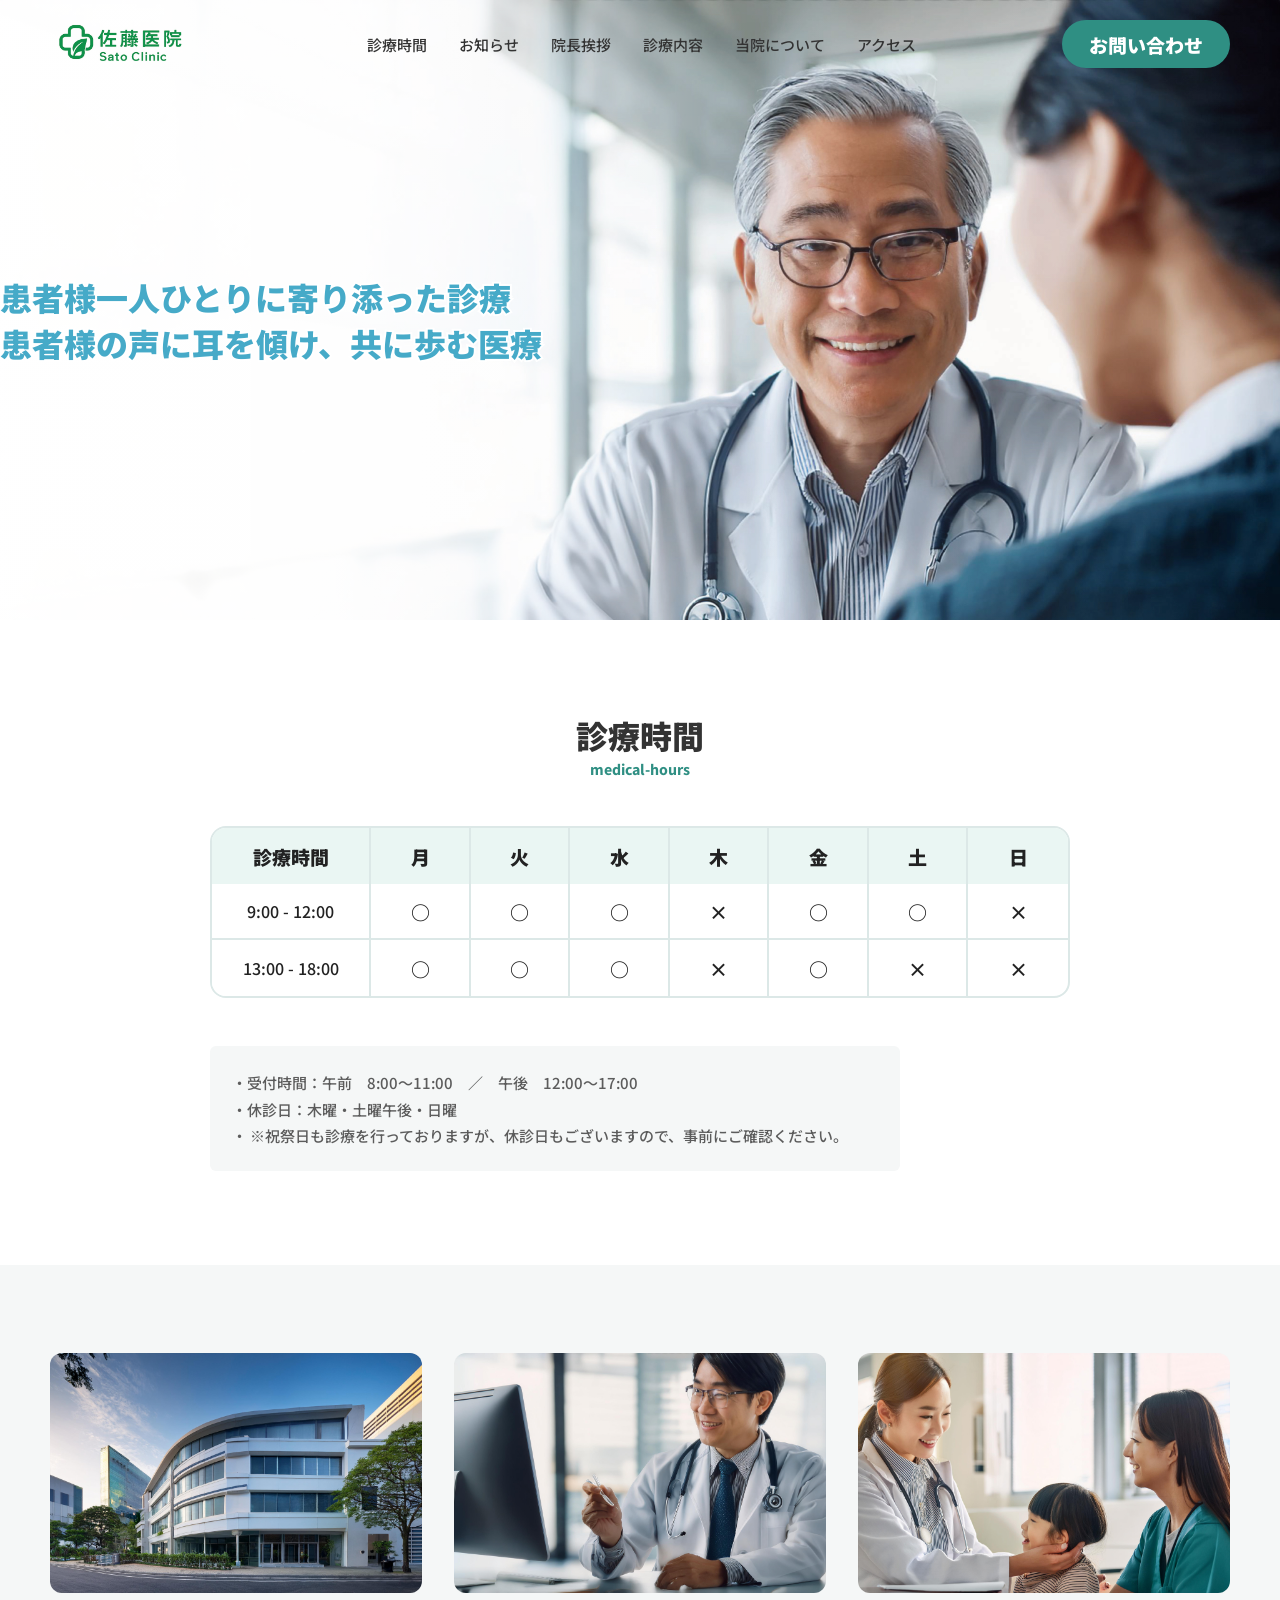
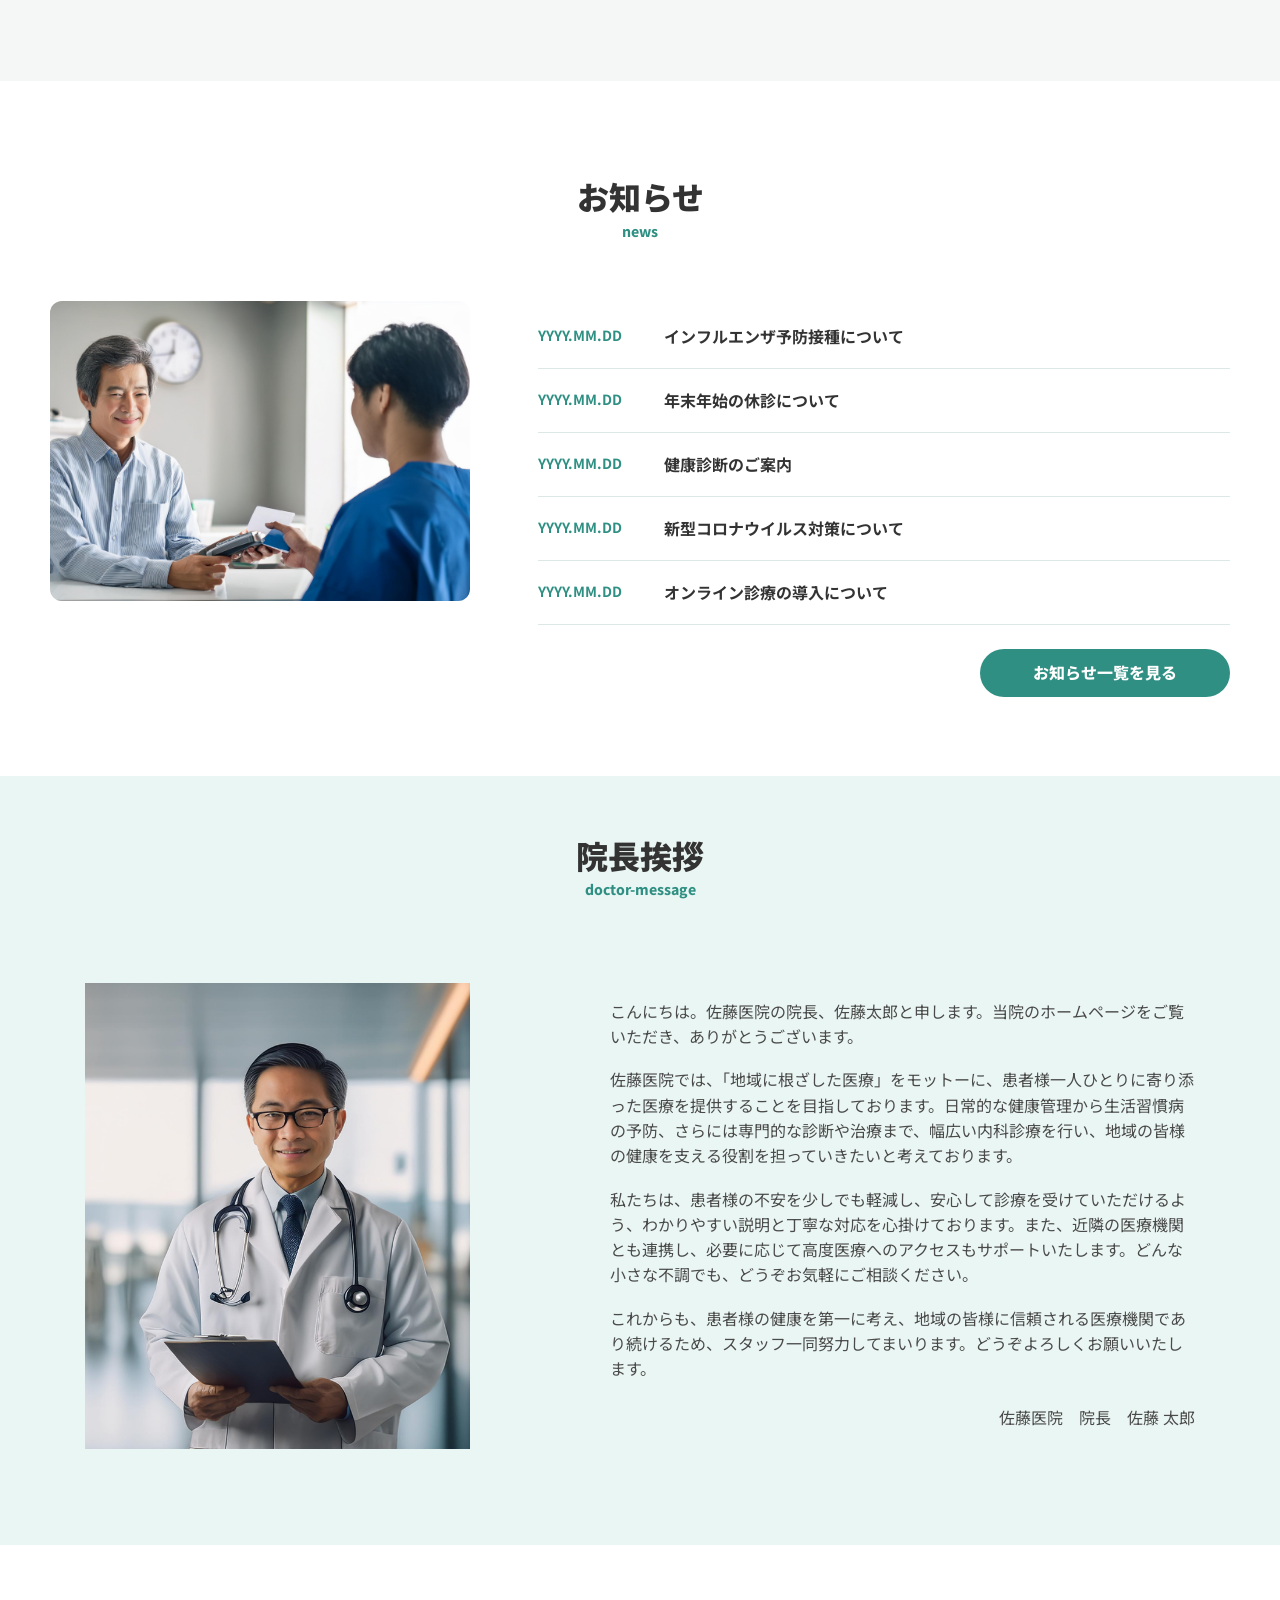
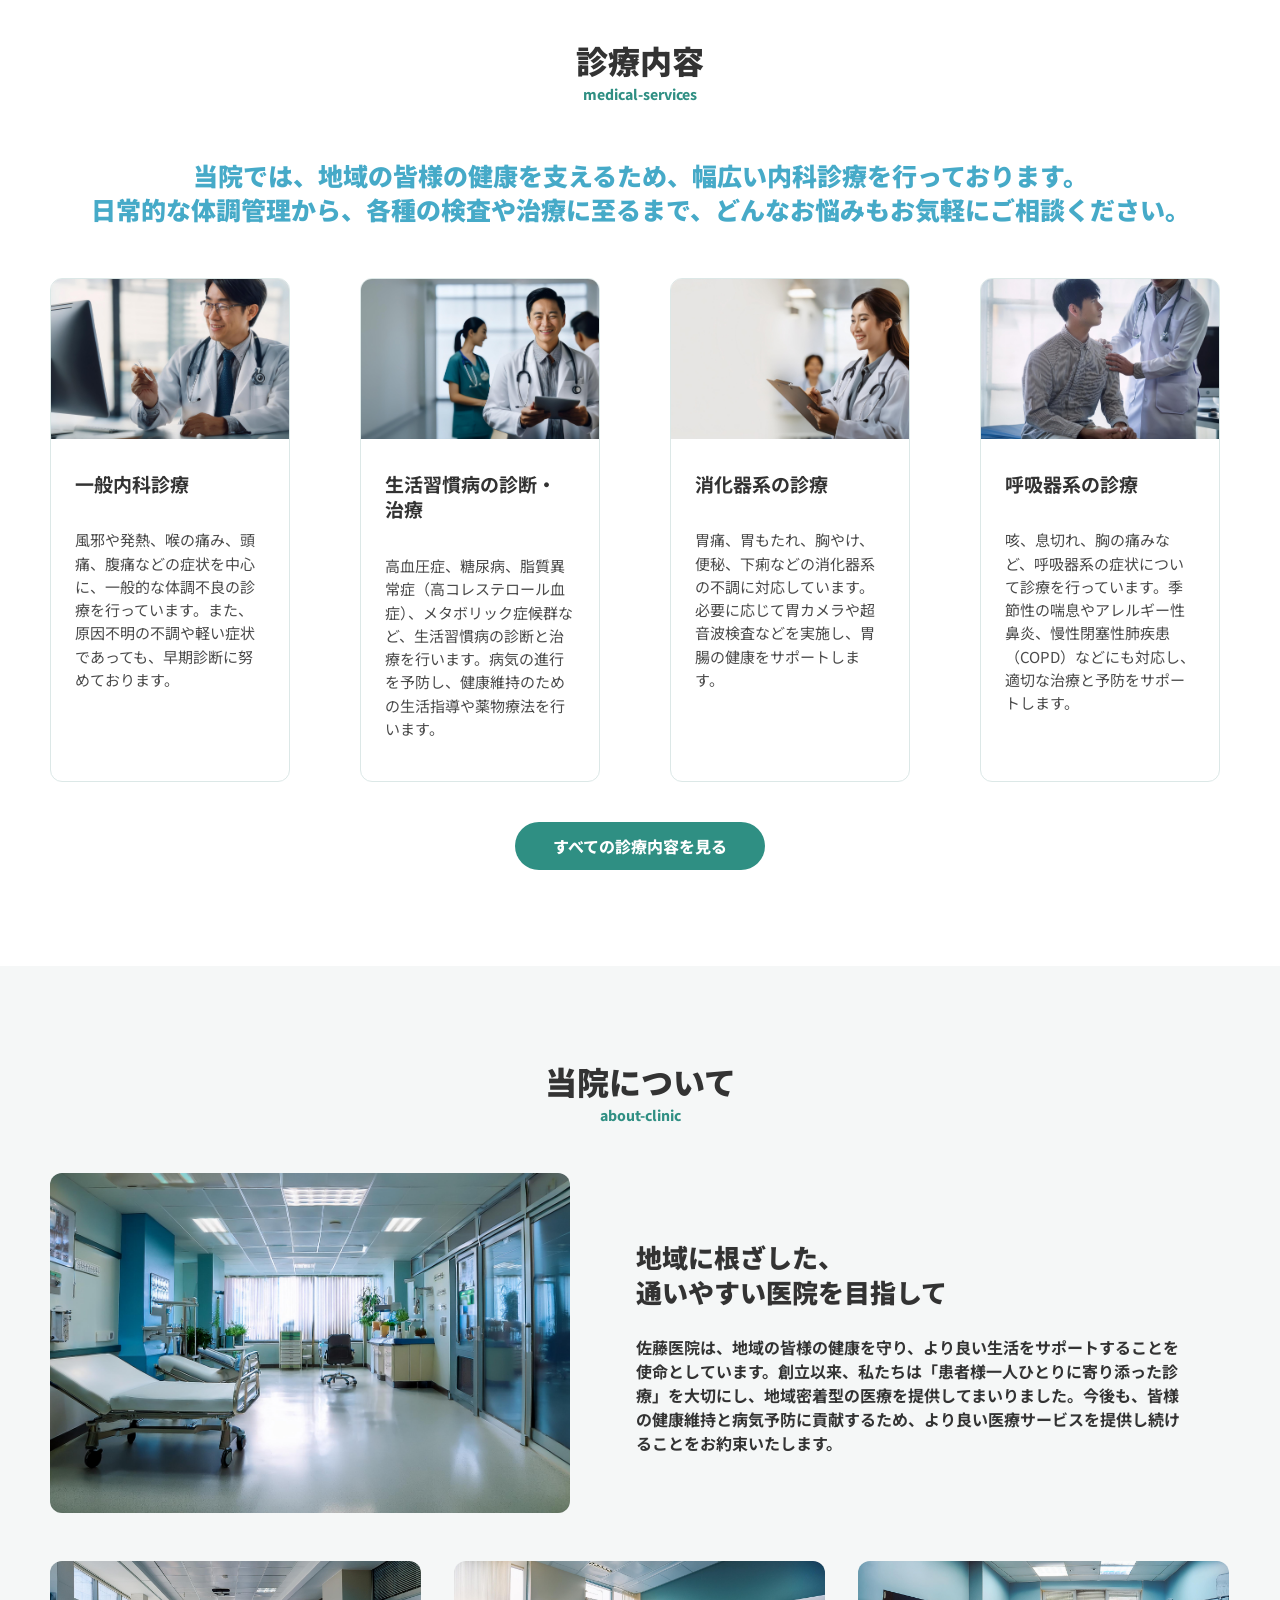
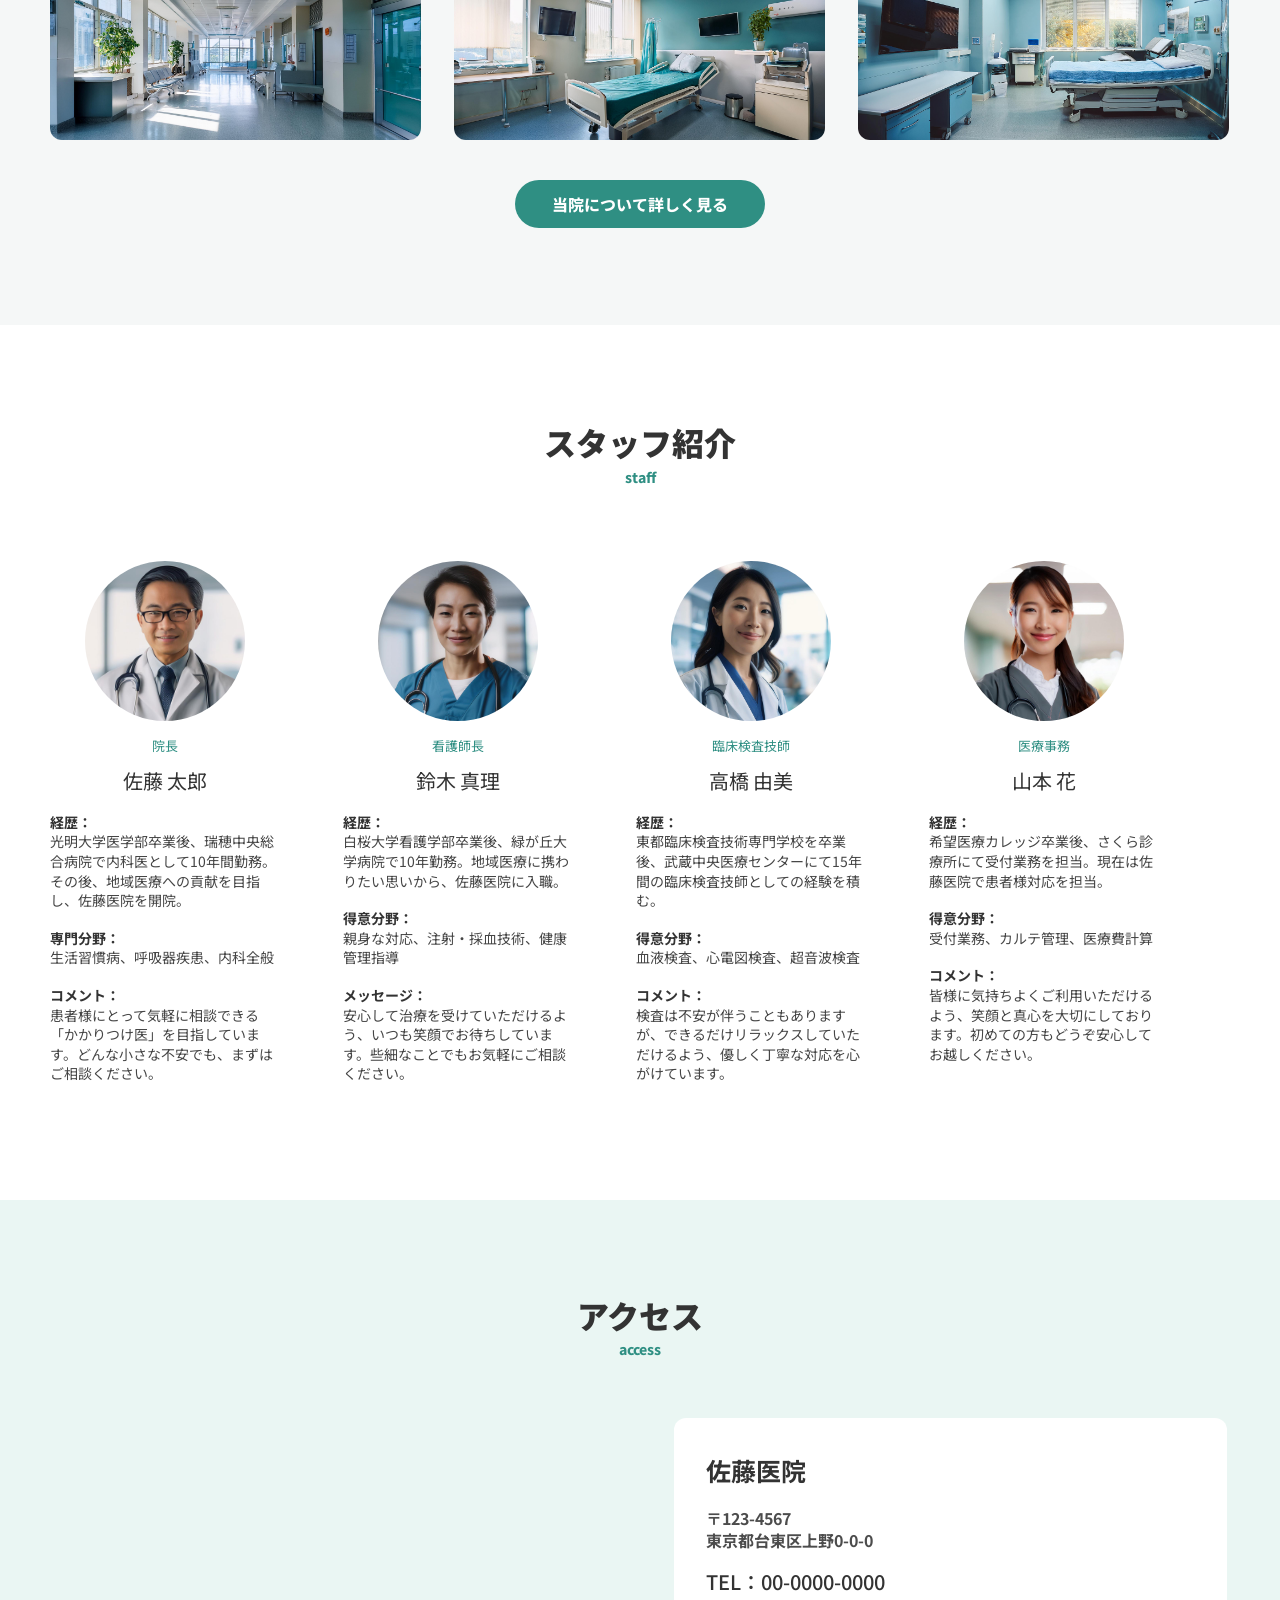
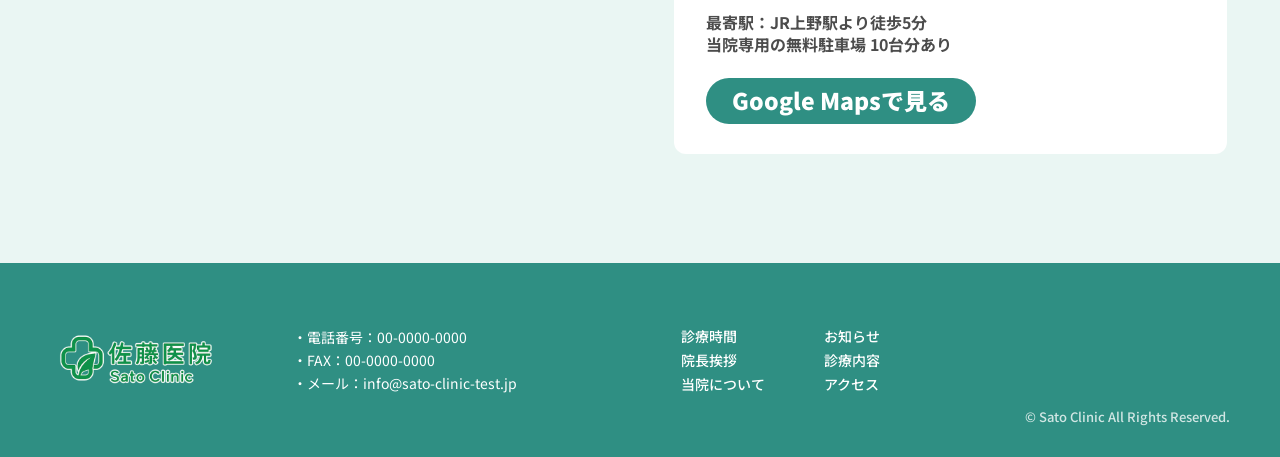
==== index.html @ 17e09ddb "お知らせ日付を仮表示に戻した。" ====
<!doctype html>
<html lang="ja">
  <head>
    <meta charset="UTF-8" />
    <meta name="viewport" content="width=device-width, initial-scale=1.0" />
    <meta
      name="description"
      content="佐藤医院は、東京都台東区上野の地域に根ざした内科医院です。診療時間、お知らせ、診療内容、アクセスをご案内します。"
    />
    <title>佐藤医院 | Sato Clinic</title>
    <link rel="stylesheet" href="./css/style.css" />
  </head>
  <body>
    <a class="skip-link" href="#main-content">本文へ移動</a>
    <header class="site-header">
      <div class="header-inner">
        <a
          class="site-logo"
          href="./index.html"
          aria-label="佐藤医院 トップページ"
        >
          <img src="./img/Logo/logo.png" alt="佐藤医院 Sato Clinic" />
        </a>
        <button
          class="nav-toggle"
          type="button"
          aria-expanded="false"
          aria-controls="global-nav"
          aria-label="メニューを開く"
        >
          <span></span><span></span><span></span>
        </button>
        <nav
          class="global-nav"
          id="global-nav"
          aria-label="グローバルナビゲーション"
        >
          <ul>
            <li><a href="#hours">診療時間</a></li>
            <li><a href="#news">お知らせ</a></li>
            <li><a href="#message">院長挨拶</a></li>
            <li><a href="#medical">診療内容</a></li>
            <li><a href="#about">当院について</a></li>
            <li><a href="#access">アクセス</a></li>
          </ul>
        </nav>
        <a class="header-contact" href="mailto:info@sato-clinic-test.jp"
          >お問い合わせ</a
        >
      </div>
    </header>

    <main id="main-content">
      <section class="hero" aria-label="ファーストビュー">
        <div class="hero-copy">
          <h1>
            患者様一人ひとりに寄り添った診療<br />患者様の声に耳を傾け、共に歩む医療
          </h1>
        </div>
      </section>

      <section class="hours section-white" id="hours">
        <div class="section-inner section-inner-narrow">
          <div class="section-heading">
            <h2>診療時間</h2>
            <p>medical-hours</p>
          </div>
          <div class="hours-table-scroll" tabindex="0" aria-label="診療時間表">
          <table class="hours-table">
            <thead>
              <tr>
                <th scope="col">診療時間</th>
                <th scope="col">月</th>
                <th scope="col">火</th>
                <th scope="col">水</th>
                <th scope="col">木</th>
                <th scope="col">金</th>
                <th scope="col">土</th>
                <th scope="col">日</th>
              </tr>
            </thead>
            <tbody>
              <tr>
                <th scope="row">9:00 - 12:00</th>
                <td>○</td>
                <td>○</td>
                <td>○</td>
                <td>×</td>
                <td>○</td>
                <td>○</td>
                <td>×</td>
              </tr>
              <tr>
                <th scope="row">13:00 - 18:00</th>
                <td>○</td>
                <td>○</td>
                <td>○</td>
                <td>×</td>
                <td>○</td>
                <td>×</td>
                <td>×</td>
              </tr>
            </tbody>
          </table>
          </div>
          <div class="hours-note">
            <ul>
              <li>受付時間：午前　8:00〜11:00　／　午後　12:00〜17:00</li>
              <li>休診日：木曜・土曜午後・日曜</li>
              <li>
                ※祝祭日も診療を行っておりますが、休診日もございますので、事前にご確認ください。
              </li>
            </ul>
          </div>
        </div>
      </section>

      <section class="photo-band" aria-label="医院イメージ">
        <div class="section-inner">
          <ul class="photo-list">
            <li>
              <img
                src="./img/Hospital_Exterior/hospital_1.jpg"
                alt="佐藤医院の外観"
              />
            </li>
            <li>
              <img src="./img/Medical_Image/medical_1.jpg" alt="診察中の医師" />
            </li>
            <li>
              <img
                src="./img/Patient_Image/patient_1.jpg"
                alt="親子で診察を受ける患者様"
              />
            </li>
          </ul>
        </div>
      </section>

      <section class="news section-white" id="news">
        <div class="section-inner">
          <div class="section-heading">
            <h2>お知らせ</h2>
            <p>news</p>
          </div>
          <div class="news-layout">
            <div class="news-image">
              <img
                src="./img/Infomation_Image/information_1.jpg"
                alt="患者様へのご案内"
              />
            </div>
            <div class="news-list-wrap">
              <ul class="news-list" data-news-list>
                <li>
                  <time datetime="2025-10-01">YYYY.MM.DD</time>
                  <a href="./news.html?id=flu-vaccine">インフルエンザ予防接種について</a>
                </li>
                <li>
                  <time datetime="2025-12-01">YYYY.MM.DD</time>
                  <a href="./news.html?id=year-end-holidays">年末年始の休診について</a>
                </li>
                <li>
                  <time datetime="2025-09-01">YYYY.MM.DD</time>
                  <a href="./news.html?id=health-check">健康診断のご案内</a>
                </li>
                <li>
                  <time datetime="2025-08-01">YYYY.MM.DD</time>
                  <a href="./news.html?id=covid-19">新型コロナウイルス対策について</a>
                </li>
                <li>
                  <time datetime="2025-07-01">YYYY.MM.DD</time>
                  <a href="./news.html?id=online-care">オンライン診療の導入について</a>
                </li>
              </ul>
              <p class="section-more section-more-news">
                <a href="./news.html">お知らせ一覧を見る</a>
              </p>
            </div>
          </div>
        </div>
      </section>

      <section class="message section-mint" id="message">
        <div class="section-inner section-inner-message">
          <div class="section-heading">
            <h2>院長挨拶</h2>
            <p>doctor-message</p>
          </div>
          <div class="message-layout">
            <div class="message-image">
              <img src="./img/Doctor_Image/sato_taro.jpg" alt="院長 佐藤太郎" />
            </div>
            <div class="message-text">
              <p>
                こんにちは。佐藤医院の院長、佐藤太郎と申します。当院のホームページをご覧いただき、ありがとうございます。
              </p>
              <p>
                佐藤医院では、「地域に根ざした医療」をモットーに、患者様一人ひとりに寄り添った医療を提供することを目指しております。日常的な健康管理から生活習慣病の予防、さらには専門的な診断や治療まで、幅広い内科診療を行い、地域の皆様の健康を支える役割を担っていきたいと考えております。
              </p>
              <p>
                私たちは、患者様の不安を少しでも軽減し、安心して診療を受けていただけるよう、わかりやすい説明と丁寧な対応を心掛けております。また、近隣の医療機関とも連携し、必要に応じて高度医療へのアクセスもサポートいたします。どんな小さな不調でも、どうぞお気軽にご相談ください。
              </p>
              <p>
                これからも、患者様の健康を第一に考え、地域の皆様に信頼される医療機関であり続けるため、スタッフ一同努力してまいります。どうぞよろしくお願いいたします。
              </p>
              <p class="signature">佐藤医院　院長　佐藤 太郎</p>
            </div>
          </div>
        </div>
      </section>

      <section class="medical section-white" id="medical">
        <div class="section-inner">
          <div class="section-heading">
            <h2>診療内容</h2>
            <p>medical-services</p>
          </div>
          <p class="medical-lead">
            当院では、地域の皆様の健康を支えるため、幅広い内科診療を行っております。<br />日常的な体調管理から、各種の検査や治療に至るまで、どんなお悩みもお気軽にご相談ください。
          </p>
          <ul class="medical-cards">
            <li>
              <img src="./img/Medical_Image/medical_1.jpg" alt="一般内科診療" />
              <div class="medical-card-body">
                <h3>一般内科診療</h3>
                <p>
                  風邪や発熱、喉の痛み、頭痛、腹痛などの症状を中心に、一般的な体調不良の診療を行っています。また、原因不明の不調や軽い症状であっても、早期診断に努めております。
                </p>
              </div>
            </li>
            <li>
              <img
                src="./img/Medical_Image/medical_2.jpg"
                alt="生活習慣病の診断・治療"
              />
              <div class="medical-card-body">
                <h3>生活習慣病の診断・<br />治療</h3>
                <p>
                  高血圧症、糖尿病、脂質異常症（高コレステロール血症）、メタボリック症候群など、生活習慣病の診断と治療を行います。病気の進行を予防し、健康維持のための生活指導や薬物療法を行います。
                </p>
              </div>
            </li>
            <li>
              <img
                src="./img/Medical_Image/medical_3.jpg"
                alt="消化器系の診療"
              />
              <div class="medical-card-body">
                <h3>消化器系の診療</h3>
                <p>
                  胃痛、胃もたれ、胸やけ、便秘、下痢などの消化器系の不調に対応しています。必要に応じて胃カメラや超音波検査などを実施し、胃腸の健康をサポートします。
                </p>
              </div>
            </li>
            <li>
              <img
                src="./img/Patient_Image/patient_2.jpg"
                alt="呼吸器系の診療"
              />
              <div class="medical-card-body">
                <h3>呼吸器系の診療</h3>
                <p>
                  咳、息切れ、胸の痛みなど、呼吸器系の症状について診療を行っています。季節性の喘息やアレルギー性鼻炎、慢性閉塞性肺疾患（COPD）などにも対応し、適切な治療と予防をサポートします。
                </p>
              </div>
            </li>
          </ul>
          <p class="section-more">
            <a href="./medical.html">すべての診療内容を見る</a>
          </p>
        </div>
      </section>

      <section class="about section-soft" id="about">
        <div class="section-inner">
          <div class="section-heading">
            <h2>当院について</h2>
            <p>about-clinic</p>
          </div>
          <div class="about-layout">
            <div class="about-main-image">
              <img
                src="./img/Hospital_Exterior/hospital_3.jpg"
                alt="佐藤医院の院内"
              />
            </div>
            <div class="about-text">
              <h3>地域に根ざした、<br />通いやすい医院を目指して</h3>
              <p>
                佐藤医院は、地域の皆様の健康を守り、より良い生活をサポートすることを使命としています。創立以来、私たちは「患者様一人ひとりに寄り添った診療」を大切にし、地域密着型の医療を提供してまいりました。今後も、皆様の健康維持と病気予防に貢献するため、より良い医療サービスを提供し続けることをお約束いたします。
              </p>
            </div>
          </div>
          <ul class="clinic-gallery">
            <li>
              <img
                src="./img/Hospital_Exterior/hospital_6.jpg"
                alt="佐藤医院の待合スペース"
              />
            </li>
            <li>
              <img
                src="./img/Hospital_Exterior/hospital_7.jpg"
                alt="佐藤医院の病室"
              />
            </li>
            <li>
              <img
                src="./img/Hospital_Exterior/hospital_8.jpg"
                alt="佐藤医院の診療スペース"
              />
            </li>
          </ul>
          <p class="section-more">
            <a href="./about.html">当院について詳しく見る</a>
          </p>
        </div>
      </section>

      <section class="staff section-white">
        <div class="section-inner">
          <div class="section-heading">
            <h2>スタッフ紹介</h2>
            <p>staff</p>
          </div>
          <ul class="staff-list">
            <li>
              <span class="staff-photo">
                <img
                  src="./img/Doctor_Image/sato_taro.jpg"
                  alt="院長 佐藤太郎"
                />
              </span>
              <p class="staff-position">院長</p>
              <h3>佐藤 太郎</h3>
              <dl>
                <dt>経歴：</dt>
                <dd>
                  光明大学医学部卒業後、瑞穂中央総合病院で内科医として10年間勤務。その後、地域医療への貢献を目指し、佐藤医院を開院。
                </dd>
                <dt>専門分野：</dt>
                <dd>生活習慣病、呼吸器疾患、内科全般</dd>
                <dt>コメント：</dt>
                <dd>
                  患者様にとって気軽に相談できる「かかりつけ医」を目指しています。どんな小さな不安でも、まずはご相談ください。
                </dd>
              </dl>
            </li>
            <li>
              <span class="staff-photo">
                <img
                  src="./img/Doctor_Image/suzuki_mari.jpg"
                  alt="看護師長 鈴木真理"
                />
              </span>
              <p class="staff-position">看護師長</p>
              <h3>鈴木 真理</h3>
              <dl>
                <dt>経歴：</dt>
                <dd>
                  白桜大学看護学部卒業後、緑が丘大学病院で10年勤務。地域医療に携わりたい思いから、佐藤医院に入職。
                </dd>
                <dt>得意分野：</dt>
                <dd>親身な対応、注射・採血技術、健康管理指導</dd>
                <dt>メッセージ：</dt>
                <dd>
                  安心して治療を受けていただけるよう、いつも笑顔でお待ちしています。些細なことでもお気軽にご相談ください。
                </dd>
              </dl>
            </li>
            <li>
              <span class="staff-photo">
                <img
                  src="./img/Doctor_Image/takahashi_yumi.jpg"
                  alt="臨床検査技師 高橋由美"
                />
              </span>
              <p class="staff-position">臨床検査技師</p>
              <h3>高橋 由美</h3>
              <dl>
                <dt>経歴：</dt>
                <dd>
                  東都臨床検査技術専門学校を卒業後、武蔵中央医療センターにて15年間の臨床検査技師としての経験を積む。
                </dd>
                <dt>得意分野：</dt>
                <dd>血液検査、心電図検査、超音波検査</dd>
                <dt>コメント：</dt>
                <dd>
                  検査は不安が伴うこともありますが、できるだけリラックスしていただけるよう、優しく丁寧な対応を心がけています。
                </dd>
              </dl>
            </li>
            <li>
              <span class="staff-photo">
                <img
                  src="./img/Doctor_Image/yamamoto_hana.jpg"
                  alt="医療事務 山本花"
                />
              </span>
              <p class="staff-position">医療事務</p>
              <h3>山本 花</h3>
              <dl>
                <dt>経歴：</dt>
                <dd>
                  希望医療カレッジ卒業後、さくら診療所にて受付業務を担当。現在は佐藤医院で患者様対応を担当。
                </dd>
                <dt>得意分野：</dt>
                <dd>受付業務、カルテ管理、医療費計算</dd>
                <dt>コメント：</dt>
                <dd>
                  皆様に気持ちよくご利用いただけるよう、笑顔と真心を大切にしております。初めての方もどうぞ安心してお越しください。
                </dd>
              </dl>
            </li>
          </ul>
        </div>
      </section>

      <section class="access section-mint" id="access">
        <div class="section-inner">
          <div class="section-heading">
            <h2>アクセス</h2>
            <p>access</p>
          </div>
          <div class="access-layout">
            <div class="map-image">
              <iframe
                src="https://www.google.com/maps?q=%E6%9D%B1%E4%BA%AC%E9%83%BD%E5%8F%B0%E6%9D%B1%E5%8C%BA%E4%B8%8A%E9%87%8E0-0-0&amp;output=embed"
                title="佐藤医院 周辺地図"
                loading="lazy"
                referrerpolicy="no-referrer-when-downgrade"
                allowfullscreen
              ></iframe>
            </div>
            <address class="access-card">
              <h3>佐藤医院</h3>
              <p>〒123-4567<br />東京都台東区上野0-0-0</p>
              <p><strong>TEL：00-0000-0000</strong></p>
              <p>
                最寄駅：JR上野駅より徒歩5分<br />当院専用の無料駐車場 10台分あり
              </p>
              <a
                class="map-button"
                href="https://www.google.com/maps/search/?api=1&amp;query=%E6%9D%B1%E4%BA%AC%E9%83%BD%E5%8F%B0%E6%9D%B1%E5%8C%BA%E4%B8%8A%E9%87%8E0-0-0"
                target="_blank"
                rel="noopener noreferrer"
                >Google Mapsで見る</a
              >
            </address>
          </div>
        </div>
      </section>
    </main>

    <footer class="site-footer">
      <div class="footer-inner">
        <div class="footer-logo">
          <img src="./img/Logo/logo.png" alt="佐藤医院 Sato Clinic" />
        </div>
        <address class="footer-contact">
          <ul>
            <li>電話番号：00-0000-0000</li>
            <li>FAX：00-0000-0000</li>
            <li>メール：info@sato-clinic-test.jp</li>
          </ul>
        </address>
        <nav class="footer-nav" aria-label="フッターナビゲーション">
          <ul>
            <li><a href="#hours">診療時間</a></li>
            <li><a href="#news">お知らせ</a></li>
            <li><a href="#message">院長挨拶</a></li>
            <li><a href="#medical">診療内容</a></li>
            <li><a href="#about">当院について</a></li>
            <li><a href="#access">アクセス</a></li>
          </ul>
        </nav>
        <p class="copyright">&copy; Sato Clinic All Rights Reserved.</p>
      </div>
    </footer>
    <script src="./js/news-data.js"></script>
    <script src="./js/main.js"></script>
  </body>
</html>
---- css/style.css ----
@import url("https://fonts.googleapis.com/css2?family=Noto+Sans+JP:wght@400;500;700;800;900&display=swap");

/* リセットCSS・共通設定 */
*,
*::before,
*::after {
  box-sizing: border-box;
}

html {
  scroll-behavior: smooth;
}

body,
h1,
h2,
h3,
p,
ul,
li,
dl,
dt,
dd {
  margin: 0;
  padding: 0;
}

ul {
  list-style: none;
}

img {
  display: block;
  max-width: 100%;
}

a {
  color: inherit;
  text-decoration: none;
}

address {
  font-style: normal;
}

table {
  border-collapse: separate;
  border-spacing: 0;
}

/* CSS変数 */
:root {
  --color-main: #2f8f83;
  --color-main-dark: #278478;
  --color-accent: #46aac8;
  --color-text: #333333;
  --color-muted: #656565;
  --color-line: #dce8e7;
  --color-bg: #ffffff;
  --color-bg-mint: #eaf6f3;
  --color-bg-soft: #f5f7f7;
  --content-width: 1180px;
  --content-narrow: 860px;
}

/* ベーススタイル */
body {
  min-width: 0;
  background: var(--color-bg);
  color: var(--color-text);
  font-family: "Noto Sans JP", "Yu Gothic", YuGothic, "Hiragino Kaku Gothic ProN", Meiryo, sans-serif;
  font-size: 16px;
  font-weight: 500;
  line-height: 1.65;
  letter-spacing: 0;
}

/* 共通レイアウト */
.section-inner {
  width: min(var(--content-width), calc(100% - 48px));
  margin: 0 auto;
}

.section-inner-narrow {
  width: min(var(--content-narrow), calc(100% - 48px));
}

.section-white {
  background: #ffffff;
}

.section-mint {
  background: var(--color-bg-mint);
}

.section-soft {
  background: var(--color-bg-soft);
}

.section-heading {
  text-align: center;
}

.section-heading h2 {
  color: #333333;
  font-size: 32px;
  font-weight: 900;
  line-height: 1.2;
}

.section-heading p {
  margin-top: 8px;
  color: var(--color-main);
  font-size: 14px;
  font-weight: 800;
  line-height: 1;
}

/* ヘッダー */
.site-header {
  position: absolute;
  z-index: 10;
  top: 0;
  left: 0;
  width: 100%;
  height: 88px;
}

.header-inner {
  display: flex;
  align-items: center;
  width: var(--content-width);
  height: 100%;
  margin: 0 auto;
}

.site-logo {
  display: block;
  width: 143px;
  margin-right: 174px;
}

.site-logo img {
  width: 143px;
  height: auto;
}

.global-nav ul {
  display: flex;
  align-items: center;
  gap: 32px;
}

.global-nav a {
  color: #333333;
  font-size: 15px;
  font-weight: 500;
  line-height: 1;
}

.nav-toggle {
  display: none;
}

.header-contact {
  display: inline-flex;
  align-items: center;
  justify-content: center;
  width: 168px;
  height: 48px;
  margin-left: auto;
  border-radius: 999px;
  background: var(--color-main);
  color: #ffffff;
  font-size: 19px;
  font-weight: 900;
  line-height: 1;
}

/* ファーストビュー */
.hero {
  position: relative;
  height: 620px;
  background:
    linear-gradient(90deg, rgba(255, 255, 255, 0.92) 0%, rgba(255, 255, 255, 0.8) 27%, rgba(255, 255, 255, 0.1) 56%, rgba(255, 255, 255, 0) 100%),
    url("../img/Doctor_Image/firstView.jpg") center top / cover no-repeat;
}

.hero-copy {
  position: absolute;
  top: 274px;
  left: 50%;
  width: var(--content-width);
  transform: translateX(-50%);
}

.hero h1 {
  margin-left: -50px;
  color: var(--color-accent);
  font-size: 32px;
  font-weight: 900;
  line-height: 1.45;
  -webkit-text-stroke: 4px rgba(255, 255, 255, 0.9);
  paint-order: stroke fill;
}

/* 各セクション */
.hours {
  padding: 96px 0 94px;
}

.hours-table {
  overflow: hidden;
  width: 860px;
  margin-top: 50px;
  border: 2px solid var(--color-line);
  border-radius: 16px;
  color: #222222;
  font-size: 19px;
  font-weight: 700;
}

.hours-table th,
.hours-table td {
  width: 100px;
  height: 56px;
  border-right: 2px solid var(--color-line);
  border-bottom: 2px solid var(--color-line);
  text-align: center;
  vertical-align: middle;
}

.hours-table thead th {
  background: var(--color-bg-mint);
  font-weight: 900;
}

.hours-table th:first-child {
  width: 160px;
}

.hours-table tbody th {
  background: #ffffff;
  font-size: 16px;
  font-weight: 500;
}

.hours-table tr:last-child th,
.hours-table tr:last-child td {
  border-bottom: 0;
}

.hours-table th:last-child,
.hours-table td:last-child {
  border-right: 0;
}

.hours-note {
  width: 690px;
  margin-top: 48px;
  padding: 24px 22px 22px;
  border-radius: 6px;
  background: #f5f7f7;
  color: #5c5c5c;
  font-size: 15px;
  font-weight: 500;
  line-height: 1.75;
}

.hours-note li {
  padding-left: 1em;
  text-indent: -1em;
}

.hours-note li::before {
  content: "・";
}

.photo-band {
  padding: 88px 0;
  background: var(--color-bg-soft);
}

.photo-list {
  display: grid;
  grid-template-columns: repeat(3, 1fr);
  gap: 32px;
}

.photo-list img {
  width: 372px;
  height: 240px;
  border-radius: 12px;
  object-fit: cover;
}

.news {
  padding: 96px 0 79px;
}

.news-layout {
  display: grid;
  grid-template-columns: 420px 1fr;
  gap: 68px;
  align-items: start;
  margin-top: 63px;
}

.news-image img {
  width: 420px;
  height: 300px;
  border-radius: 12px;
  object-fit: cover;
}

.news-list {
  padding-top: 4px;
}

.news-list li {
  display: grid;
  grid-template-columns: 126px 1fr;
  align-items: center;
  height: 64px;
  border-bottom: 1px solid var(--color-line);
  color: #333333;
  font-size: 16px;
  font-weight: 700;
}

.news-list time {
  color: var(--color-main);
  font-size: 14px;
  font-weight: 700;
}

.message {
  padding: 60px 0 96px;
}

.section-inner-message {
  width: 1110px;
}

.message-layout {
  display: grid;
  grid-template-columns: 385px 585px;
  gap: 140px;
  align-items: start;
  margin-top: 87px;
}

.message-image img {
  width: 385px;
  height: 466px;
  object-fit: cover;
  object-position: 79% center;
}

.message-text {
  max-width: 585px;
  padding-top: 16px;
  color: #4a4a4a;
  font-size: 16px;
  font-weight: 400;
  line-height: 1.58;
}

.message-text p + p {
  margin-top: 18px;
}

.message-text .signature {
  margin-top: 24px;
  text-align: right;
}

.medical {
  padding: 96px 0 96px;
}

.medical-lead {
  margin-top: 58px;
  color: var(--color-accent);
  font-size: 25px;
  font-weight: 900;
  line-height: 1.35;
  text-align: center;
}

.medical-cards {
  display: grid;
  grid-template-columns: repeat(4, 240px);
  gap: 70px;
  margin-top: 51px;
}

.medical-cards li {
  overflow: hidden;
  height: 504px;
  border: 1px solid var(--color-line);
  border-radius: 12px;
  background: #ffffff;
}

.medical-cards img {
  width: 100%;
  height: 160px;
  object-fit: cover;
}

.medical-card-body {
  padding: 32px 24px 24px;
}

.medical-card-body h3 {
  color: #333333;
  font-size: 19px;
  font-weight: 700;
  line-height: 1.35;
}

.medical-card-body p {
  margin-top: 32px;
  color: #4a4a4a;
  font-size: 15px;
  font-weight: 400;
  line-height: 1.55;
}

.about {
  padding: 96px 0 97px;
}

.about-layout {
  display: grid;
  grid-template-columns: 520px 1fr;
  gap: 66px;
  align-items: center;
  margin-top: 51px;
}

.about-main-image img {
  width: 520px;
  height: 340px;
  border-radius: 12px;
  object-fit: cover;
}

.about-text {
  padding: 8px 40px 0 0;
}

.about-text h3 {
  color: #333333;
  font-size: 26px;
  font-weight: 900;
  line-height: 1.35;
}

.about-text p {
  margin-top: 26px;
  color: #333333;
  font-size: 16px;
  font-weight: 700;
  line-height: 1.5;
}

.clinic-gallery {
  display: grid;
  grid-template-columns: repeat(3, 371px);
  gap: 33px;
  margin-top: 48px;
}

.clinic-gallery img {
  width: 371px;
  height: 179px;
  border-radius: 12px;
  object-fit: cover;
}

.staff {
  padding: 98px 0 116px;
}

.staff-list {
  display: grid;
  grid-template-columns: repeat(4, 230px);
  gap: 63px;
  margin-top: 77px;
}

.staff-list > li {
  color: #333333;
  font-size: 14px;
  font-weight: 400;
  line-height: 1.4;
}

.staff-photo {
  display: block;
  position: relative;
  overflow: hidden;
  width: 160px;
  height: 160px;
  margin: 0 auto;
  border-radius: 50%;
}

.staff-photo img {
  position: absolute;
  display: block;
  max-width: none;
  object-fit: fill;
}

.staff-list li:nth-child(1) .staff-photo img {
  top: -21.3482%;
  left: -174.499%;
  width: 336.1747%;
  height: 192.0998%;
}

.staff-list li:nth-child(2) .staff-photo img {
  top: -7.9167%;
  left: -140.686%;
  width: 265.4169%;
  height: 151.6668%;
}

.staff-list li:nth-child(3) .staff-photo img {
  top: -4.4897%;
  left: -77.632%;
  width: 252.1742%;
  height: 144.0995%;
}

.staff-list li:nth-child(4) .staff-photo img {
  top: 0.0599%;
  left: -18.9213%;
  width: 288.6455%;
  height: 164.9403%;
}

.staff-position {
  margin-top: 16px;
  color: var(--color-main);
  font-size: 13px;
  font-weight: 400;
  text-align: center;
}

.staff-list h3 {
  margin-top: 12px;
  font-size: 20px;
  font-weight: 400;
  text-align: center;
}

.staff-list dl {
  margin-top: 18px;
}

.staff-list dt {
  margin-top: 18px;
  font-weight: 700;
}

.hours-table-scroll {
  max-width: 100%;
}

.staff-list dt:first-child {
  margin-top: 0;
}

.staff-list dd {
  color: #454545;
  line-height: 1.4;
}

/* 診療時間 */
/* 診療時間固有のスタイルは .hours および .hours-table に記載 */

/* アクセス */
.access {
  padding: 96px 0 98px;
}

.access-layout {
  display: grid;
  grid-template-columns: 560px 1fr;
  gap: 64px;
  align-items: center;
  margin-top: 50px;
}

.map-image img {
  width: 559px;
  height: 359px;
  border-radius: 12px;
  object-fit: cover;
  object-position: center bottom;
}

.map-image iframe {
  display: block;
  width: 559px;
  height: 359px;
  border: 0;
  border-radius: 12px;
}

.access-card {
  width: 553px;
  min-height: 250px;
  padding: 32px 32px 30px;
  border-radius: 12px;
  background: #ffffff;
}

.access-card h3 {
  color: #333333;
  font-size: 25px;
  font-weight: 700;
}

.access-card p {
  margin-top: 17px;
  color: #4c4c4c;
  font-size: 16px;
  font-weight: 700;
  line-height: 1.35;
}

.access-card strong {
  color: #333333;
  font-size: 20px;
  font-weight: 500;
}

.map-button {
  display: inline-flex;
  align-items: center;
  justify-content: center;
  width: 270px;
  height: 46px;
  margin-top: 22px;
  border-radius: 999px;
  background: var(--color-main);
  color: #ffffff;
  font-size: 23px;
  font-weight: 900;
  line-height: 1;
}

/* フッター */
.site-footer {
  background: var(--color-main);
  color: #ffffff;
}

.footer-inner {
  display: grid;
  grid-template-columns: 175px 320px 210px 1fr;
  gap: 68px;
  align-items: center;
  width: min(var(--content-width), calc(100% - 48px));
  height: 194px;
  margin: 0 auto;
}

.footer-logo img {
  width: 175px;
  height: auto;
}

.footer-contact {
  color: #ffffff;
  font-size: 14px;
  font-weight: 400;
  line-height: 1.65;
}

.footer-contact li {
  padding-left: 1em;
  text-indent: -1em;
}

.footer-contact li::before {
  content: "・";
}

.footer-nav ul {
  display: grid;
  grid-template-columns: repeat(2, auto);
  column-gap: 48px;
  row-gap: 2px;
  color: #ffffff;
  font-size: 14px;
  font-weight: 500;
  line-height: 1.6;
}

.copyright {
  align-self: end;
  padding-bottom: 30px;
  color: rgba(255, 255, 255, 0.78);
  font-size: 13px;
  font-weight: 500;
  text-align: right;
  white-space: nowrap;
}

/* 共通インタラクション */
.skip-link {
  position: fixed;
  z-index: 1000;
  top: 12px;
  left: 12px;
  padding: 10px 16px;
  border-radius: 6px;
  background: #ffffff;
  color: var(--color-main-dark);
  font-weight: 700;
  transform: translateY(-160%);
  transition: transform 0.2s ease;
}

.skip-link:focus {
  transform: translateY(0);
}

a,
button {
  transition: color 0.2s ease, background-color 0.2s ease, opacity 0.2s ease,
    transform 0.2s ease, box-shadow 0.2s ease;
}

.global-nav a:hover,
.global-nav a[aria-current="page"],
.footer-nav a:hover,
.news-list a:hover {
  color: var(--color-main);
}

.site-footer .footer-nav a:hover {
  color: #ffffff;
  opacity: 0.72;
}

.header-contact:hover,
.map-button:hover,
.primary-button:hover,
.section-more a:hover {
  background: var(--color-main-dark);
  box-shadow: 0 6px 18px rgba(39, 132, 120, 0.24);
  transform: translateY(-2px);
}

a:focus-visible,
button:focus-visible,
.hours-table-scroll:focus-visible {
  outline: 3px solid var(--color-accent);
  outline-offset: 4px;
}

.section-more {
  margin-top: 40px;
  text-align: center;
}

.section-more-news {
  margin-top: 24px;
  text-align: right;
}

.section-more a,
.primary-button {
  display: inline-flex;
  min-width: 250px;
  min-height: 48px;
  align-items: center;
  justify-content: center;
  padding: 10px 24px;
  border-radius: 999px;
  background: var(--color-main);
  color: #ffffff;
  font-size: 16px;
  font-weight: 800;
}

/* 下層ページ */
.subpage {
  background: var(--color-bg-soft);
}

.subpage-header {
  position: relative;
  background: rgba(255, 255, 255, 0.98);
  box-shadow: 0 1px 10px rgba(30, 70, 65, 0.08);
}

.page-hero {
  padding: 72px 24px 68px;
  background: var(--color-bg-mint);
  text-align: center;
}

.page-hero h1 {
  font-size: 36px;
  font-weight: 900;
  line-height: 1.25;
}

.page-hero p {
  margin-top: 8px;
  color: var(--color-main);
  font-size: 14px;
  font-weight: 800;
}

.page-content {
  width: min(960px, calc(100% - 48px));
  margin: 0 auto;
  padding: 80px 0 104px;
}

.page-lead {
  margin-bottom: 52px;
  color: var(--color-accent);
  font-size: 22px;
  font-weight: 800;
  line-height: 1.6;
  text-align: center;
}

.news-archive,
.news-article,
.text-section,
.contact-panel,
.detail-section {
  padding: 40px;
  border-radius: 12px;
  background: #ffffff;
}

.news-archive li {
  display: grid;
  grid-template-columns: 150px 1fr;
  gap: 24px;
  padding: 24px 0;
  border-bottom: 1px solid var(--color-line);
}

.news-archive li:first-child {
  padding-top: 0;
}

.news-archive li:last-child {
  padding-bottom: 0;
  border-bottom: 0;
}

.news-archive time,
.news-article time {
  color: var(--color-main);
  font-weight: 700;
}

.news-archive a {
  font-weight: 700;
}

.news-archive a:hover {
  color: var(--color-main);
}

.news-article h1 {
  margin-top: 14px;
  padding-bottom: 24px;
  border-bottom: 1px solid var(--color-line);
  font-size: 30px;
  line-height: 1.4;
}

.news-article p {
  margin-top: 28px;
  color: #454545;
  line-height: 1.9;
}

.page-back-link {
  margin-top: 40px;
  text-align: center;
}

.page-back-link a {
  color: var(--color-main);
  font-weight: 700;
}

.service-detail-grid {
  display: grid;
  grid-template-columns: repeat(2, 1fr);
  gap: 32px;
}

.service-detail-grid article {
  overflow: hidden;
  border: 1px solid var(--color-line);
  border-radius: 12px;
  background: #ffffff;
}

.service-detail-grid img {
  width: 100%;
  height: 220px;
  object-fit: cover;
}

.service-detail-grid article > div {
  padding: 30px;
}

.service-detail-grid h2,
.text-section h2,
.feature-section h2,
.information-columns h2,
.contact-panel h2,
.detail-access-layout h2 {
  font-size: 23px;
  line-height: 1.4;
}

.service-detail-grid p,
.text-section p,
.feature-section p,
.information-columns p,
.contact-panel p {
  margin-top: 18px;
  color: #4a4a4a;
  font-weight: 400;
  line-height: 1.8;
}

.contact-panel {
  margin-top: 48px;
  background: var(--color-bg-mint);
  text-align: center;
}

.contact-panel .primary-button {
  margin-top: 24px;
}

.feature-section {
  display: grid;
  grid-template-columns: 46% 1fr;
  gap: 48px;
  align-items: center;
  padding: 40px;
  border-radius: 12px;
  background: #ffffff;
}

.feature-section img {
  width: 100%;
  height: 320px;
  border-radius: 10px;
  object-fit: cover;
}

.text-section {
  margin-top: 40px;
}

.information-columns {
  display: grid;
  grid-template-columns: repeat(3, 1fr);
  gap: 24px;
  margin-top: 40px;
}

.information-columns section {
  padding: 30px;
  border-radius: 12px;
  background: #ffffff;
}

.policy-grid {
  display: grid;
  grid-template-columns: repeat(2, 1fr);
  gap: 16px;
  margin-top: 28px;
}

.policy-grid div {
  padding: 20px;
  border-left: 4px solid var(--color-main);
  background: var(--color-bg-soft);
}

.policy-grid strong,
.policy-grid span {
  display: block;
}

.policy-grid span {
  margin-top: 6px;
  color: var(--color-muted);
  font-size: 14px;
}

.detail-gallery {
  display: grid;
  grid-template-columns: repeat(3, 1fr);
  gap: 24px;
  margin-top: 40px;
}

.detail-gallery img {
  width: 100%;
  height: 180px;
  border-radius: 12px;
  object-fit: cover;
}

.detail-section + .detail-section {
  margin-top: 48px;
}

.detail-section .hours-table {
  width: 100%;
}

.detail-section .hours-note {
  width: 100%;
}

.detail-access-layout {
  display: grid;
  grid-template-columns: 1.25fr 1fr;
  gap: 40px;
  margin-top: 40px;
}

.detail-access-layout iframe {
  width: 100%;
  height: 400px;
  border: 0;
  border-radius: 12px;
}

.detail-access-layout address {
  align-self: center;
}

.detail-access-layout address p {
  margin-top: 18px;
}

.detail-access-layout .primary-button {
  margin-top: 28px;
}

@media (max-width: 1199px) {
  .site-logo {
    margin-right: 48px;
  }

  .global-nav ul {
    gap: 18px;
  }

  .global-nav a {
    font-size: 13px;
  }

  .header-contact {
    width: 145px;
    font-size: 16px;
  }

  .section-inner-message {
    width: min(1000px, calc(100% - 48px));
  }

  .message-layout {
    grid-template-columns: 38% 1fr;
    gap: 64px;
  }

  .message-image img {
    width: 100%;
  }

  .medical-cards {
    grid-template-columns: repeat(2, minmax(0, 1fr));
    gap: 32px;
  }

  .medical-cards li {
    height: auto;
    min-height: 504px;
  }

  .about-layout,
  .access-layout {
    grid-template-columns: 1fr 1fr;
    gap: 40px;
  }

  .clinic-gallery,
  .staff-list {
    grid-template-columns: repeat(2, minmax(0, 1fr));
  }

  .clinic-gallery img,
  .map-image iframe {
    width: 100%;
  }

  .staff-list {
    gap: 56px;
  }

  .access-card {
    width: 100%;
  }

  .footer-inner {
    width: min(var(--content-width), calc(100% - 48px));
    grid-template-columns: 150px 260px 180px 1fr;
    gap: 32px;
  }
}

@media (max-width: 820px) {
  body {
    font-size: 15px;
  }

  body.nav-open {
    overflow: hidden;
  }

  .section-inner,
  .section-inner-narrow,
  .section-inner-message,
  .page-content {
    width: min(calc(100% - 32px), 560px);
  }

  .section-heading h2 {
    font-size: 26px;
  }

  .site-header,
  .subpage-header {
    position: absolute;
    height: 72px;
    background: rgba(255, 255, 255, 0.96);
    box-shadow: 0 1px 8px rgba(30, 70, 65, 0.08);
  }

  .header-inner {
    position: relative;
    width: calc(100% - 32px);
  }

  .site-logo {
    width: 112px;
    margin-right: 0;
  }

  .site-logo img {
    width: 112px;
  }

  .nav-toggle {
    display: inline-flex;
    flex-direction: column;
    gap: 5px;
    align-items: center;
    justify-content: center;
    order: 3;
    width: 44px;
    height: 44px;
    margin-left: 8px;
    border: 0;
    border-radius: 50%;
    background: var(--color-bg-mint);
    cursor: pointer;
  }

  .nav-toggle span {
    width: 20px;
    height: 2px;
    background: var(--color-main-dark);
    transition: transform 0.2s ease, opacity 0.2s ease;
  }

  .nav-toggle[aria-expanded="true"] span:nth-child(1) {
    transform: translateY(7px) rotate(45deg);
  }

  .nav-toggle[aria-expanded="true"] span:nth-child(2) {
    opacity: 0;
  }

  .nav-toggle[aria-expanded="true"] span:nth-child(3) {
    transform: translateY(-7px) rotate(-45deg);
  }

  .global-nav {
    position: absolute;
    z-index: 20;
    top: 72px;
    right: -16px;
    left: -16px;
    visibility: hidden;
    padding: 18px 24px 26px;
    background: #ffffff;
    box-shadow: 0 12px 24px rgba(30, 70, 65, 0.16);
    opacity: 0;
    transform: translateY(-8px);
    transition: opacity 0.2s ease, transform 0.2s ease, visibility 0.2s;
  }

  .global-nav.is-open {
    visibility: visible;
    opacity: 1;
    transform: translateY(0);
  }

  .global-nav ul {
    display: grid;
    gap: 0;
  }

  .global-nav a {
    display: block;
    padding: 14px 4px;
    border-bottom: 1px solid var(--color-line);
    font-size: 16px;
  }

  .header-contact {
    order: 2;
    width: 108px;
    height: 38px;
    margin-left: auto;
    font-size: 13px;
  }

  .hero {
    height: 520px;
    background-position: 61% top;
  }

  .hero-copy {
    top: 206px;
    width: calc(100% - 32px);
  }

  .hero h1 {
    width: 78%;
    margin-left: 0;
    font-size: clamp(20px, 6vw, 25px);
    line-height: 1.55;
    -webkit-text-stroke-width: 3px;
  }

  .hours,
  .news,
  .medical,
  .about,
  .staff,
  .access {
    padding: 72px 0;
  }

  .hours-table-scroll {
    overflow-x: auto;
    margin: 36px -4px 0;
    padding: 0 4px 8px;
  }

  .hours-table {
    width: 700px;
    min-width: 700px;
    margin-top: 0;
    font-size: 15px;
  }

  .hours-table th,
  .hours-table td {
    height: 48px;
  }

  .hours-note {
    width: 100%;
    margin-top: 28px;
    padding: 20px;
    font-size: 13px;
  }

  .photo-band {
    padding: 56px 0;
  }

  .photo-list,
  .news-layout,
  .message-layout,
  .about-layout,
  .clinic-gallery,
  .staff-list,
  .access-layout,
  .service-detail-grid,
  .feature-section,
  .information-columns,
  .policy-grid,
  .detail-gallery,
  .detail-access-layout {
    grid-template-columns: 1fr;
  }

  .photo-list,
  .clinic-gallery {
    gap: 16px;
  }

  .photo-list img,
  .clinic-gallery img,
  .about-main-image img,
  .map-image iframe {
    width: 100%;
    height: auto;
    min-height: 210px;
  }

  .news-layout {
    gap: 32px;
    margin-top: 40px;
  }

  .news-image img {
    width: 100%;
    height: 230px;
  }

  .news-list li {
    grid-template-columns: 96px 1fr;
    min-height: 66px;
    height: auto;
    padding: 12px 0;
    font-size: 14px;
  }

  .section-more-news {
    text-align: center;
  }

  .message {
    padding: 72px 0;
  }

  .message-layout {
    gap: 32px;
    margin-top: 44px;
  }

  .message-image img {
    width: 100%;
    height: 380px;
  }

  .message-text {
    max-width: none;
    padding-top: 0;
    font-size: 15px;
  }

  .medical-lead {
    margin-top: 40px;
    font-size: 19px;
  }

  .medical-lead br {
    display: none;
  }

  .medical-cards {
    grid-template-columns: 1fr;
    gap: 24px;
    margin-top: 36px;
  }

  .medical-cards li {
    min-height: 0;
  }

  .medical-cards img {
    height: 210px;
  }

  .about-layout {
    gap: 28px;
    margin-top: 40px;
  }

  .about-text {
    padding: 0;
  }

  .clinic-gallery {
    margin-top: 32px;
  }

  .staff-list {
    gap: 56px;
    margin-top: 48px;
  }

  .staff-list > li {
    max-width: 420px;
    margin: 0 auto;
    font-size: 15px;
  }

  .access-layout {
    gap: 28px;
    margin-top: 40px;
  }

  .access-card {
    min-height: 0;
    padding: 28px 24px;
  }

  .map-button {
    width: 100%;
    font-size: 18px;
  }

  .footer-inner {
    display: grid;
    grid-template-columns: 1fr;
    gap: 24px;
    width: calc(100% - 32px);
    height: auto;
    padding: 48px 0 28px;
    text-align: center;
  }

  .footer-logo img {
    margin: 0 auto;
  }

  .footer-contact li {
    padding-left: 0;
    text-indent: 0;
  }

  .footer-contact li::before {
    content: none;
  }

  .footer-nav ul {
    grid-template-columns: repeat(2, 1fr);
    gap: 8px 24px;
  }

  .copyright {
    align-self: auto;
    padding-bottom: 0;
    text-align: center;
    white-space: normal;
  }

  .subpage-header {
    position: relative;
  }

  .page-hero {
    padding: 58px 16px 52px;
  }

  .page-hero h1 {
    font-size: 29px;
  }

  .page-content {
    padding: 56px 0 72px;
  }

  .page-lead {
    margin-bottom: 36px;
    font-size: 18px;
    text-align: left;
  }

  .news-archive,
  .news-article,
  .text-section,
  .contact-panel,
  .detail-section,
  .feature-section {
    padding: 24px;
  }

  .news-archive li {
    grid-template-columns: 1fr;
    gap: 8px;
  }

  .news-article h1 {
    font-size: 24px;
  }

  .service-detail-grid article > div,
  .information-columns section {
    padding: 24px;
  }

  .service-detail-grid img {
    height: 200px;
  }

  .feature-section {
    gap: 28px;
  }

  .feature-section img {
    height: 240px;
  }

  .information-columns {
    gap: 16px;
  }

  .detail-gallery img {
    height: 220px;
  }

  .detail-section .hours-table-scroll {
    margin-top: 36px;
  }

  .detail-access-layout iframe {
    height: 320px;
  }
}

@media (prefers-reduced-motion: reduce) {
  html {
    scroll-behavior: auto;
  }

  *,
  *::before,
  *::after {
    scroll-behavior: auto !important;
    transition-duration: 0.01ms !important;
  }
}
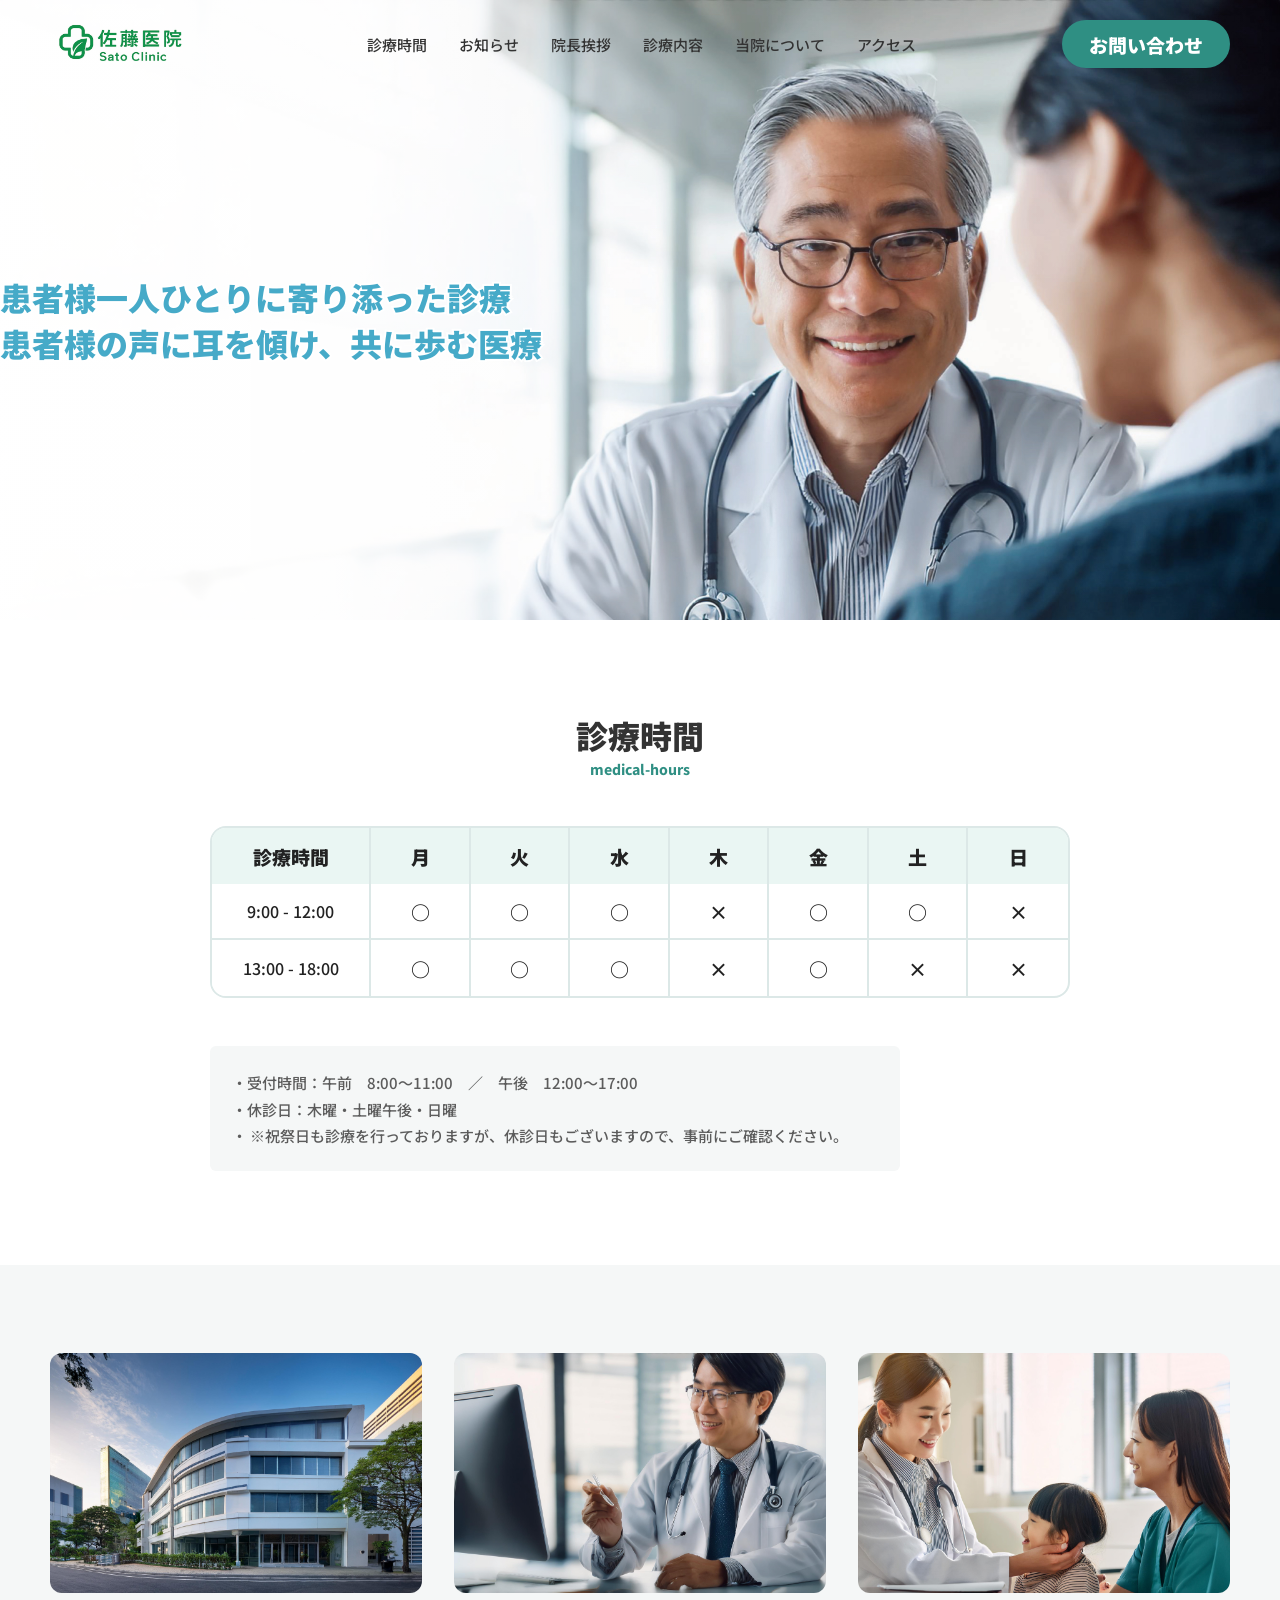
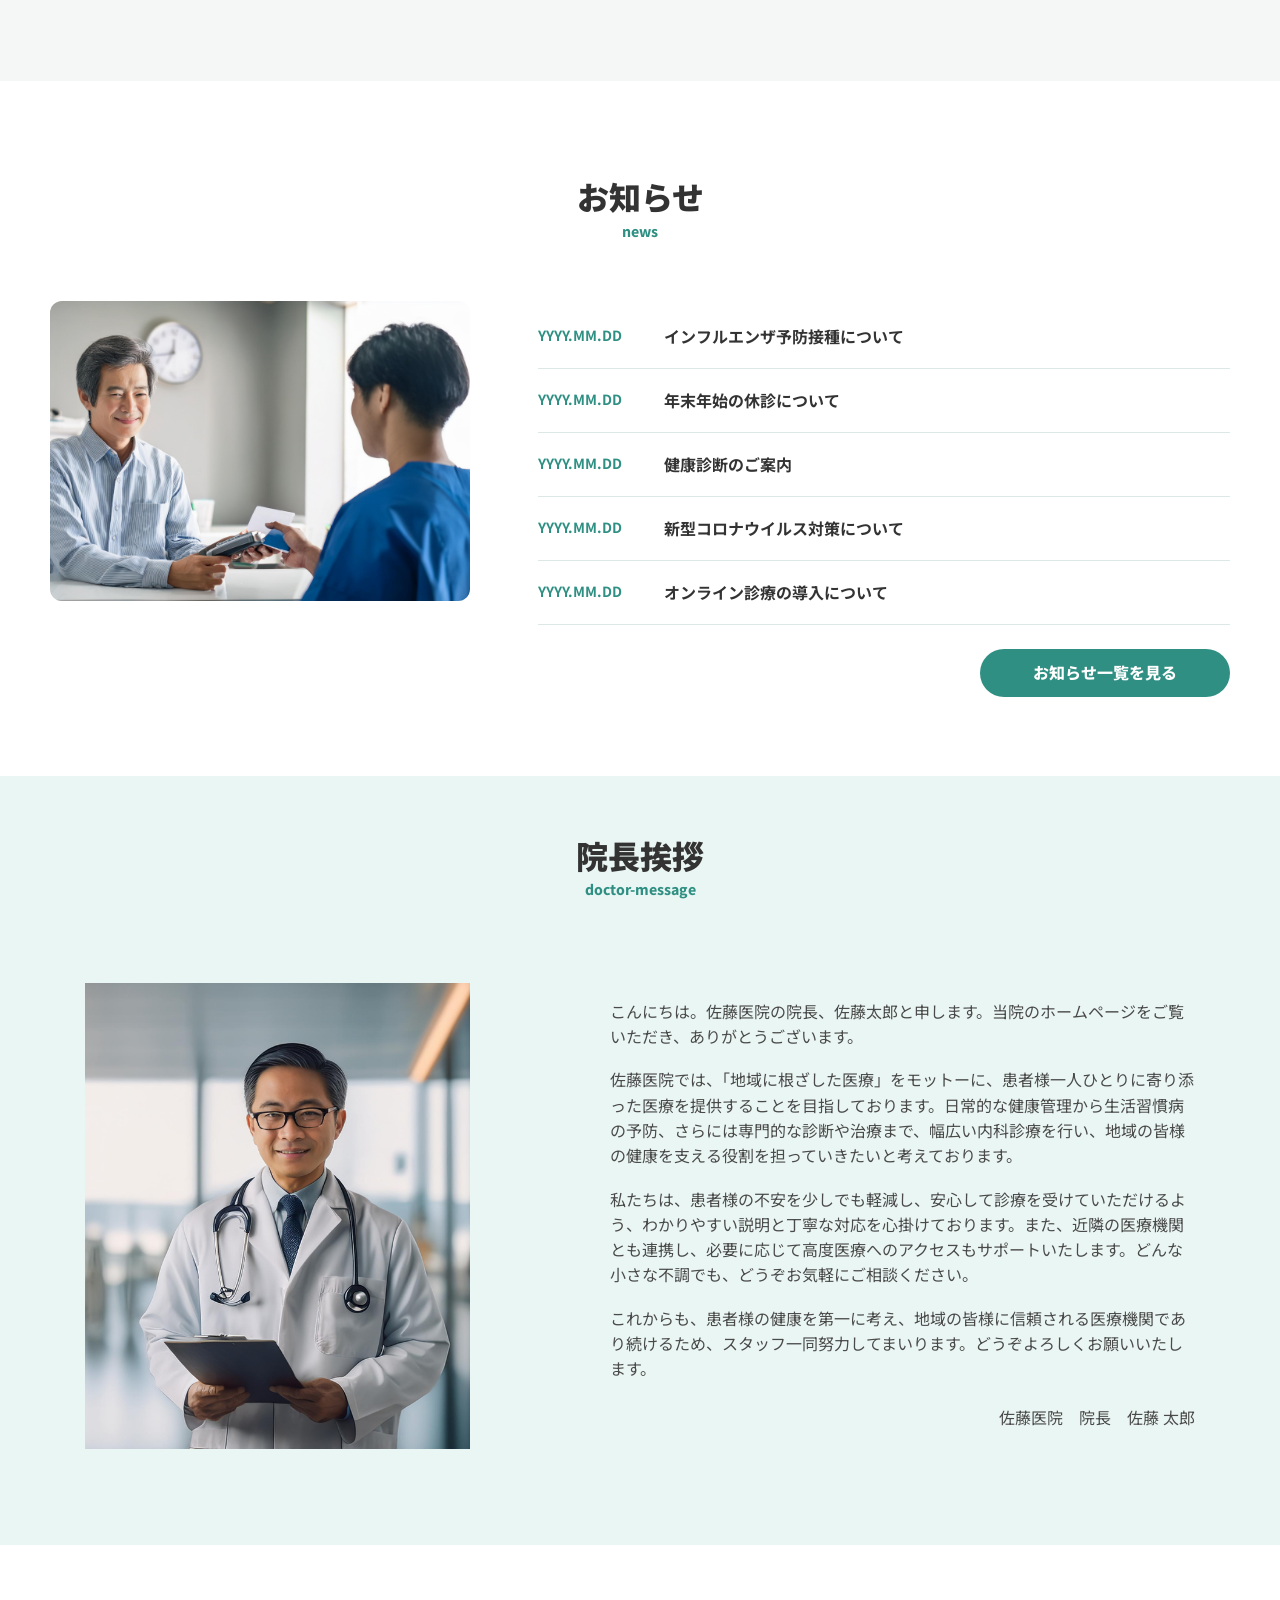
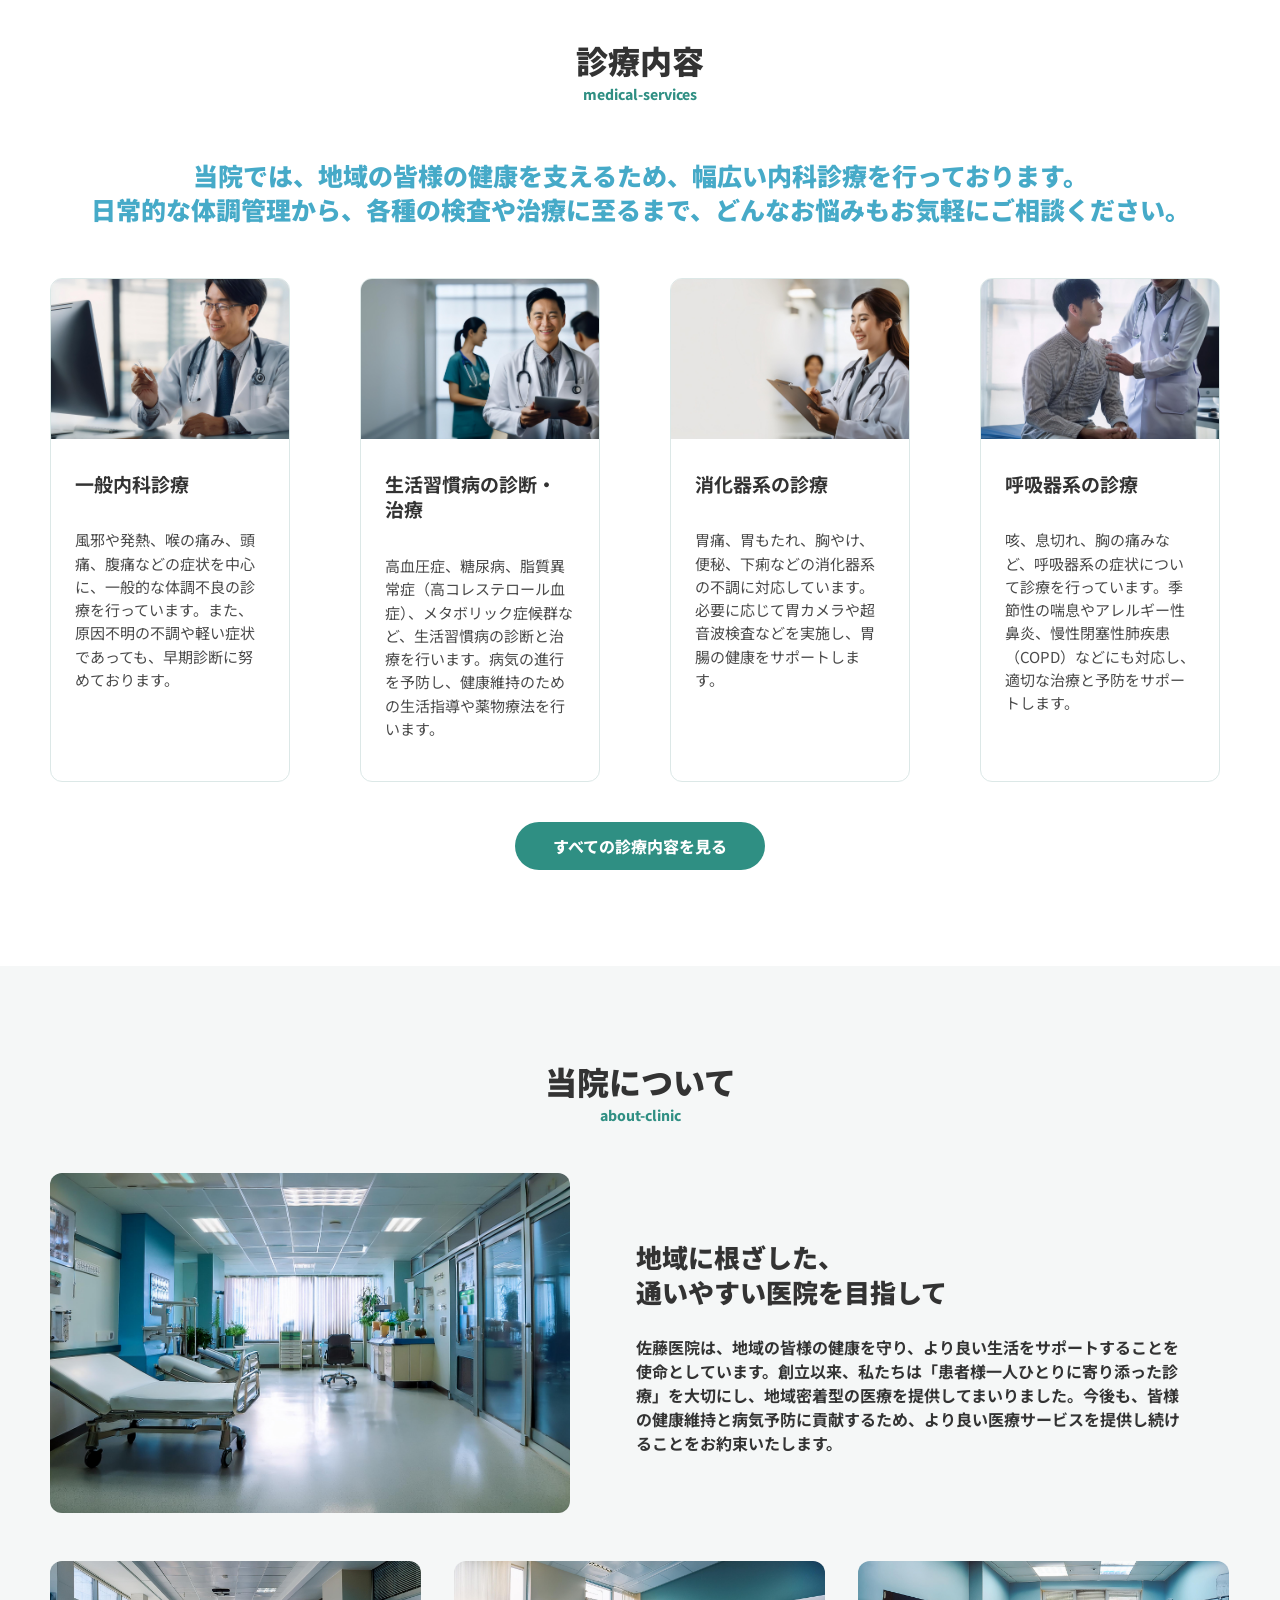
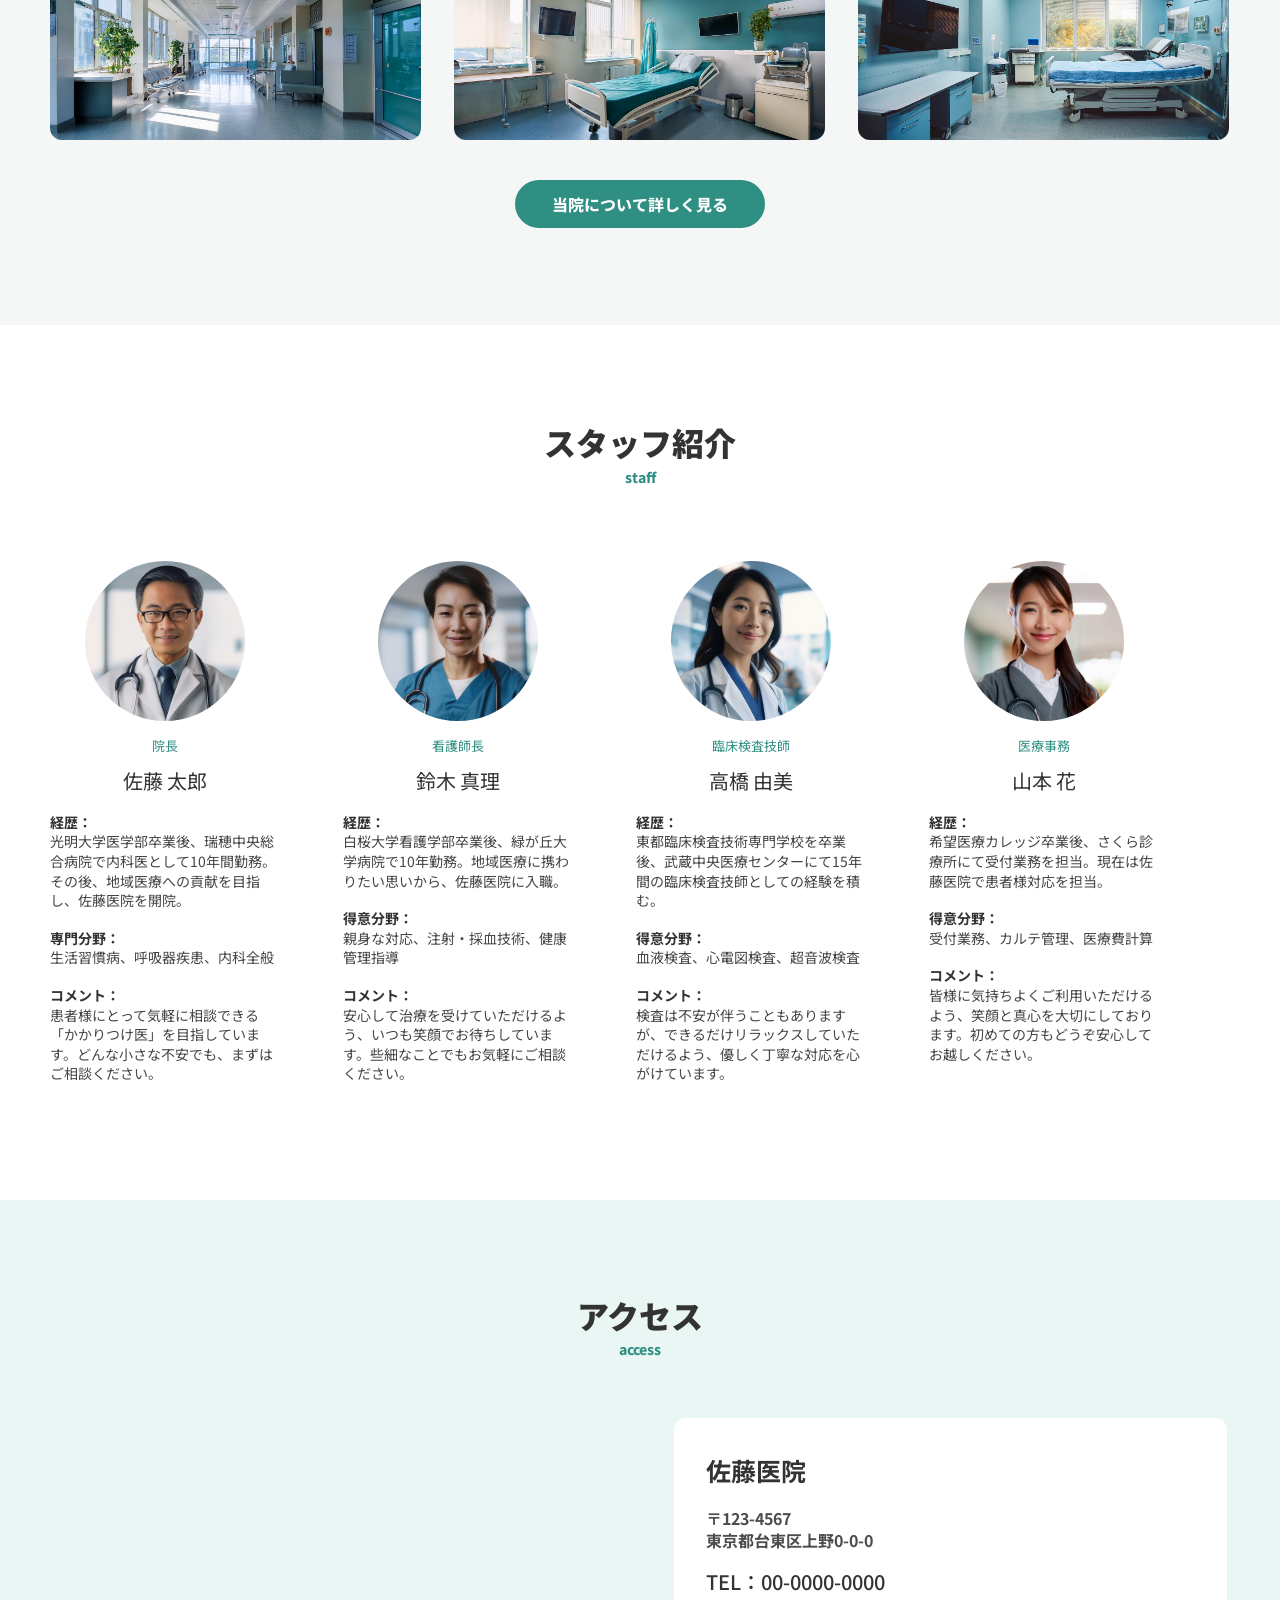
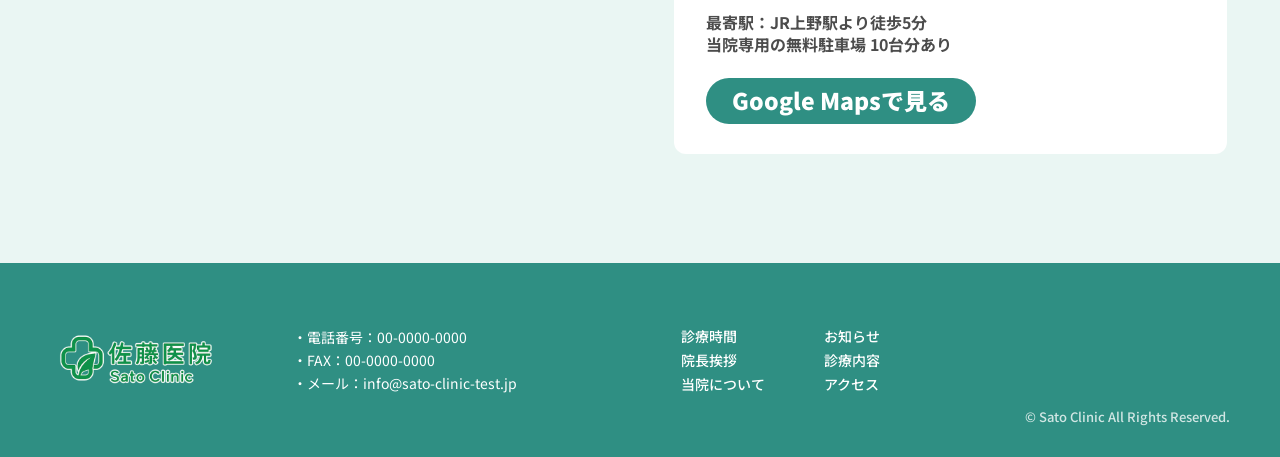
==== commit 2d8eca5c: "fix: "メッセージ"を"コメント"に変更" ====
--- a/index.html
+++ b/index.html
@@ -363,7 +363,7 @@
                 </dd>
                 <dt>得意分野：</dt>
                 <dd>親身な対応、注射・採血技術、健康管理指導</dd>
-                <dt>メッセージ：</dt>
+                <dt>コメント：</dt>
                 <dd>
                   安心して治療を受けていただけるよう、いつも笑顔でお待ちしています。些細なことでもお気軽にご相談ください。
                 </dd>
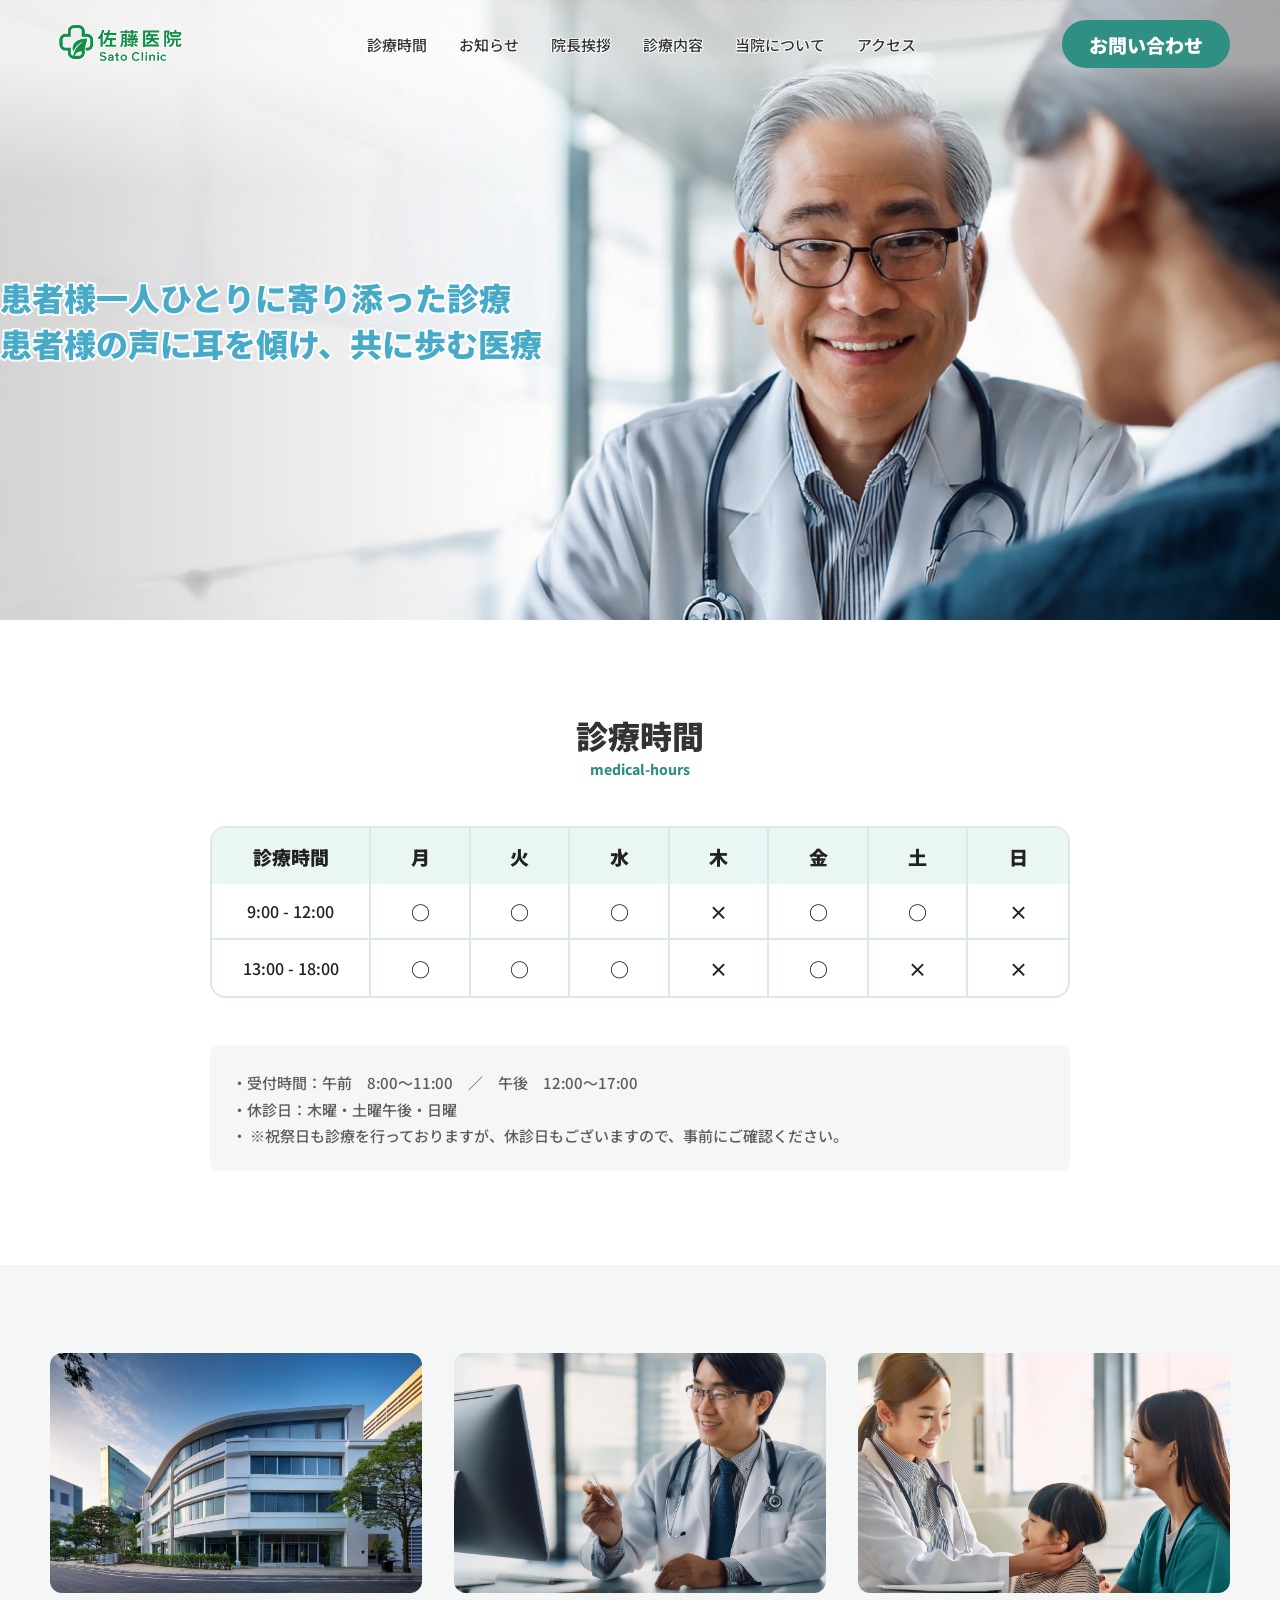
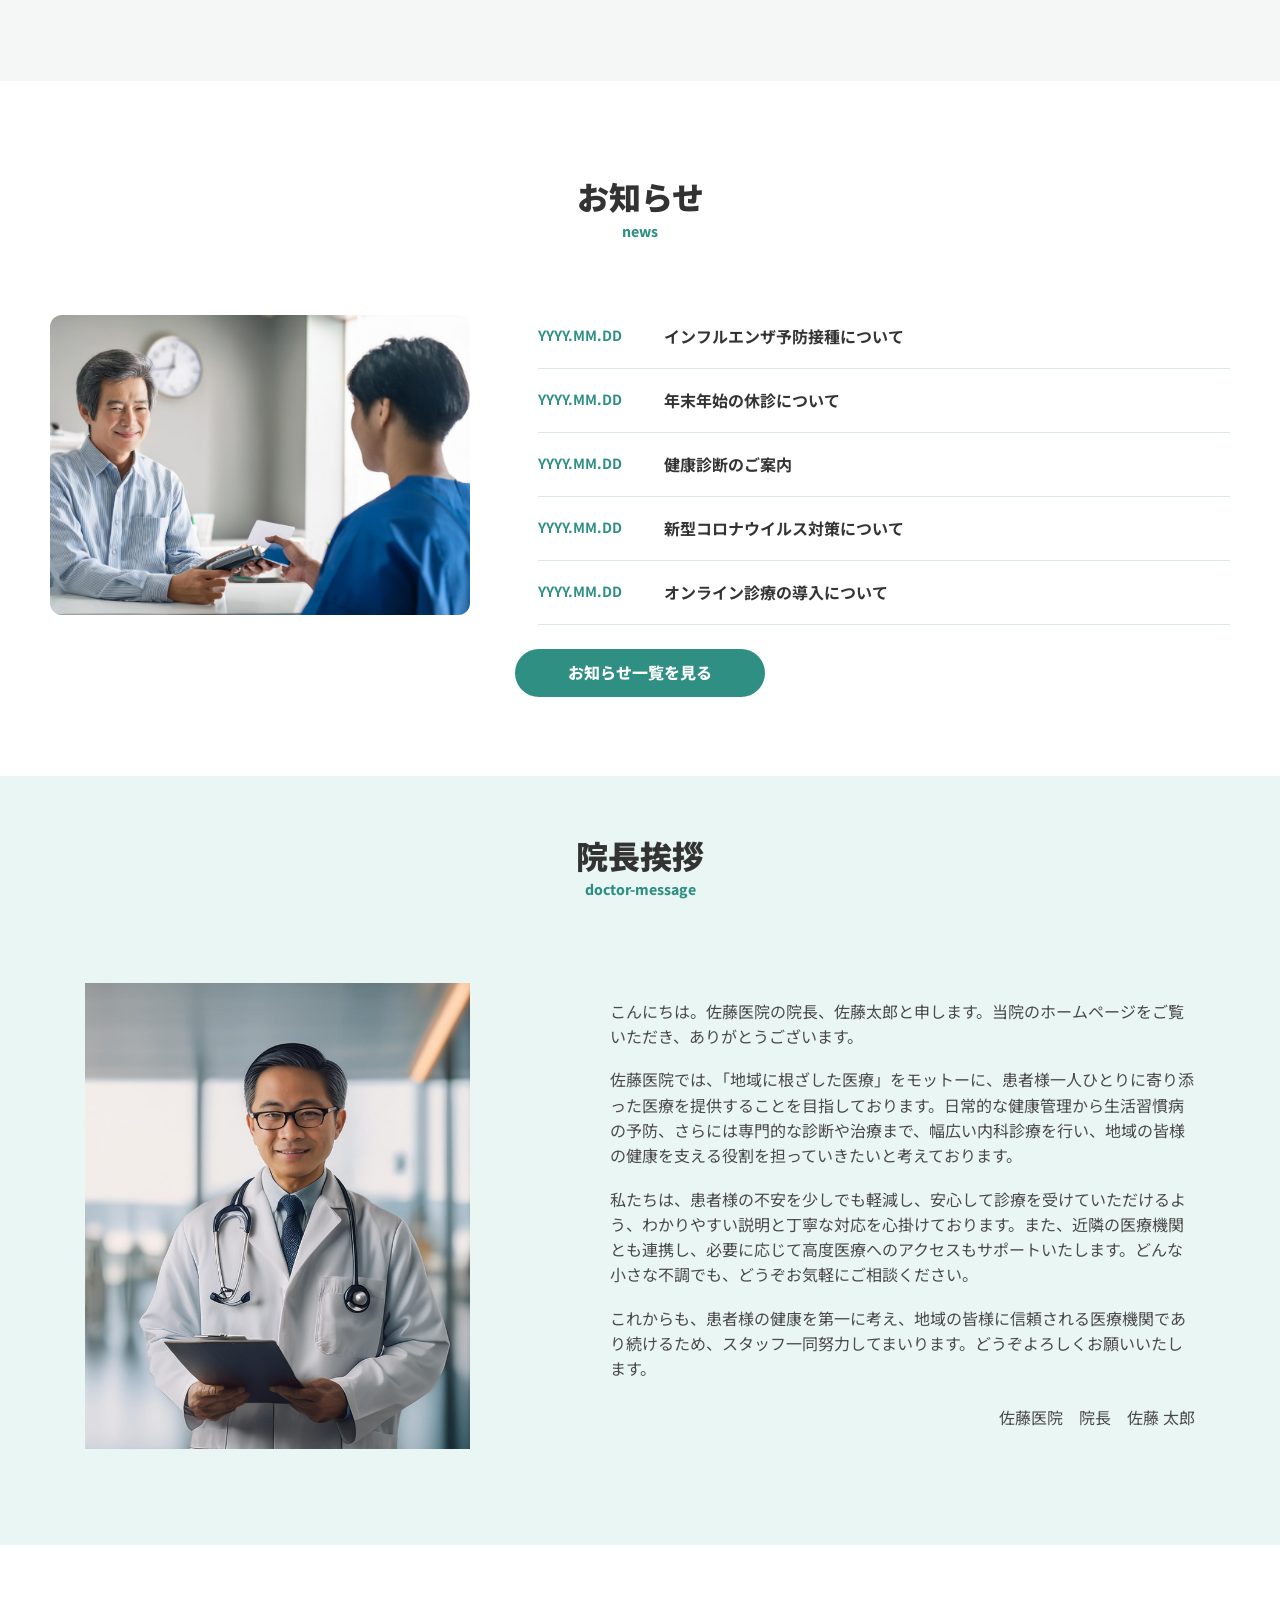
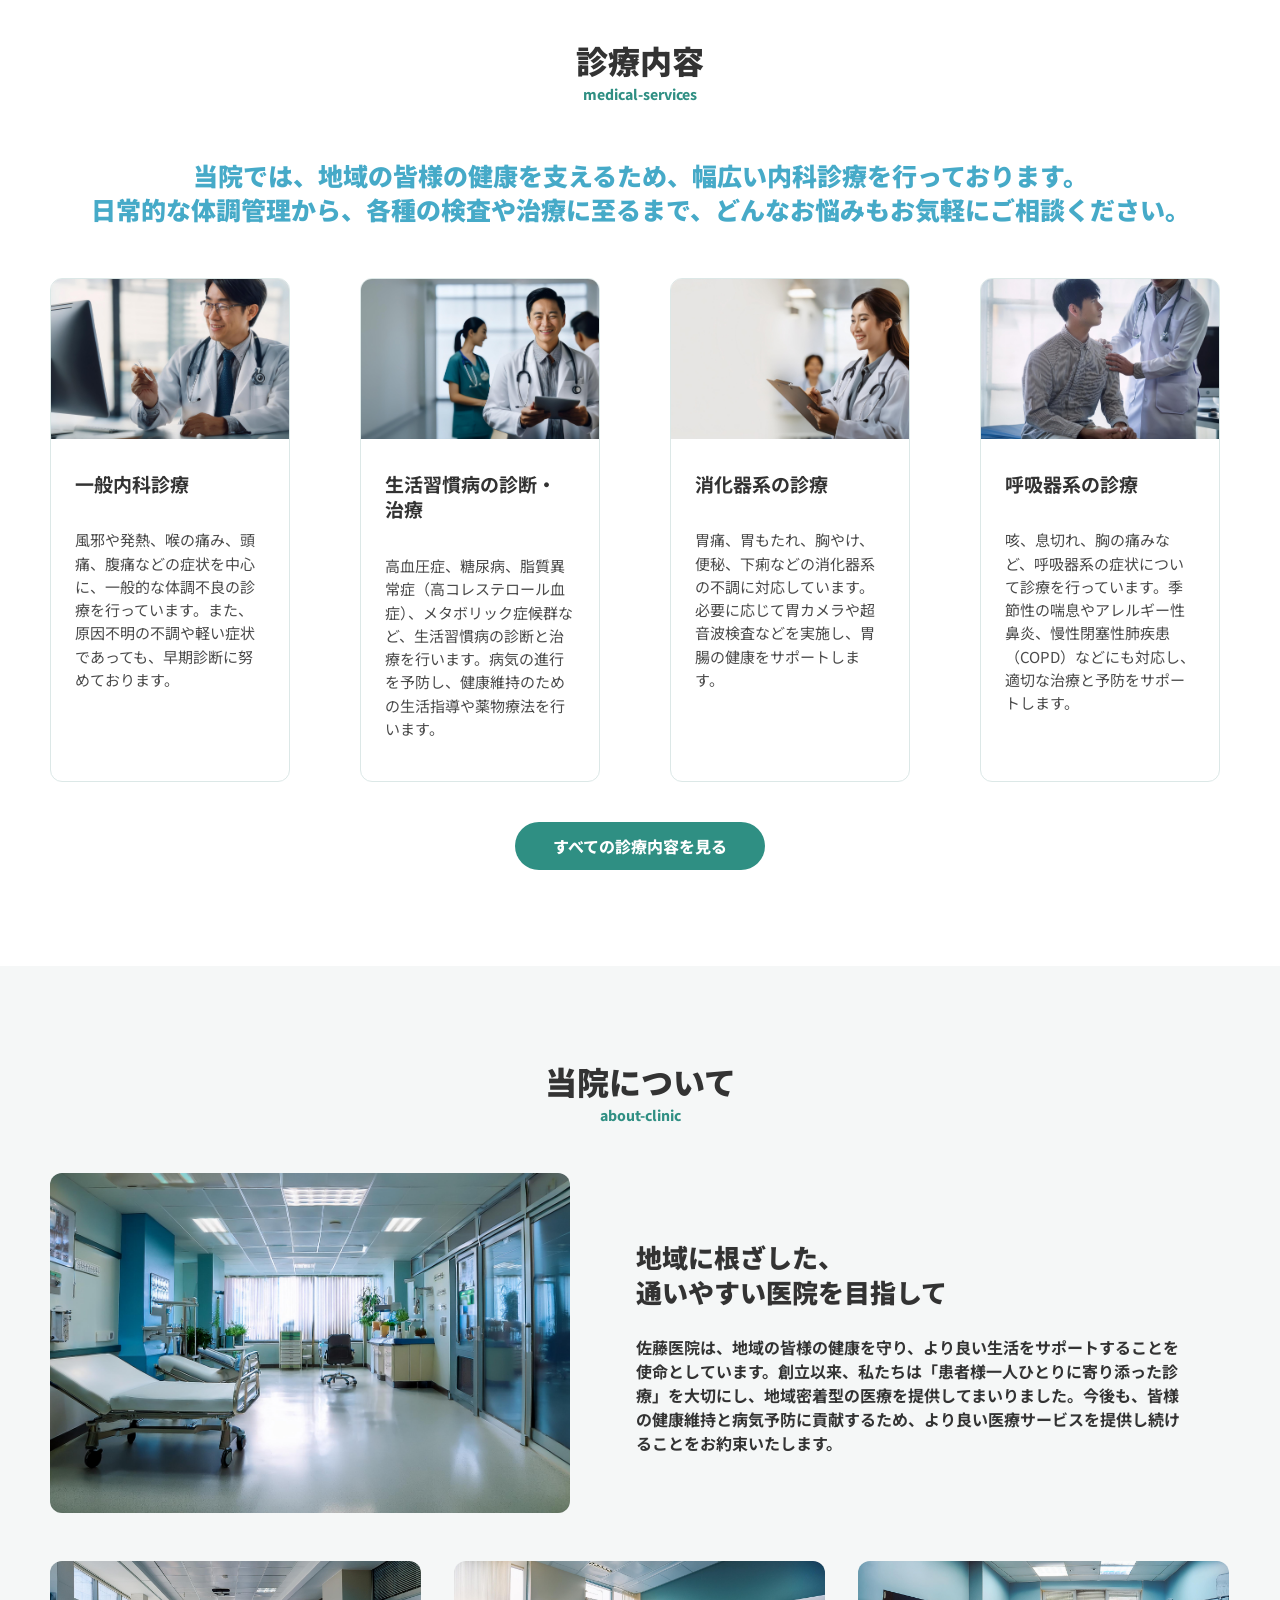
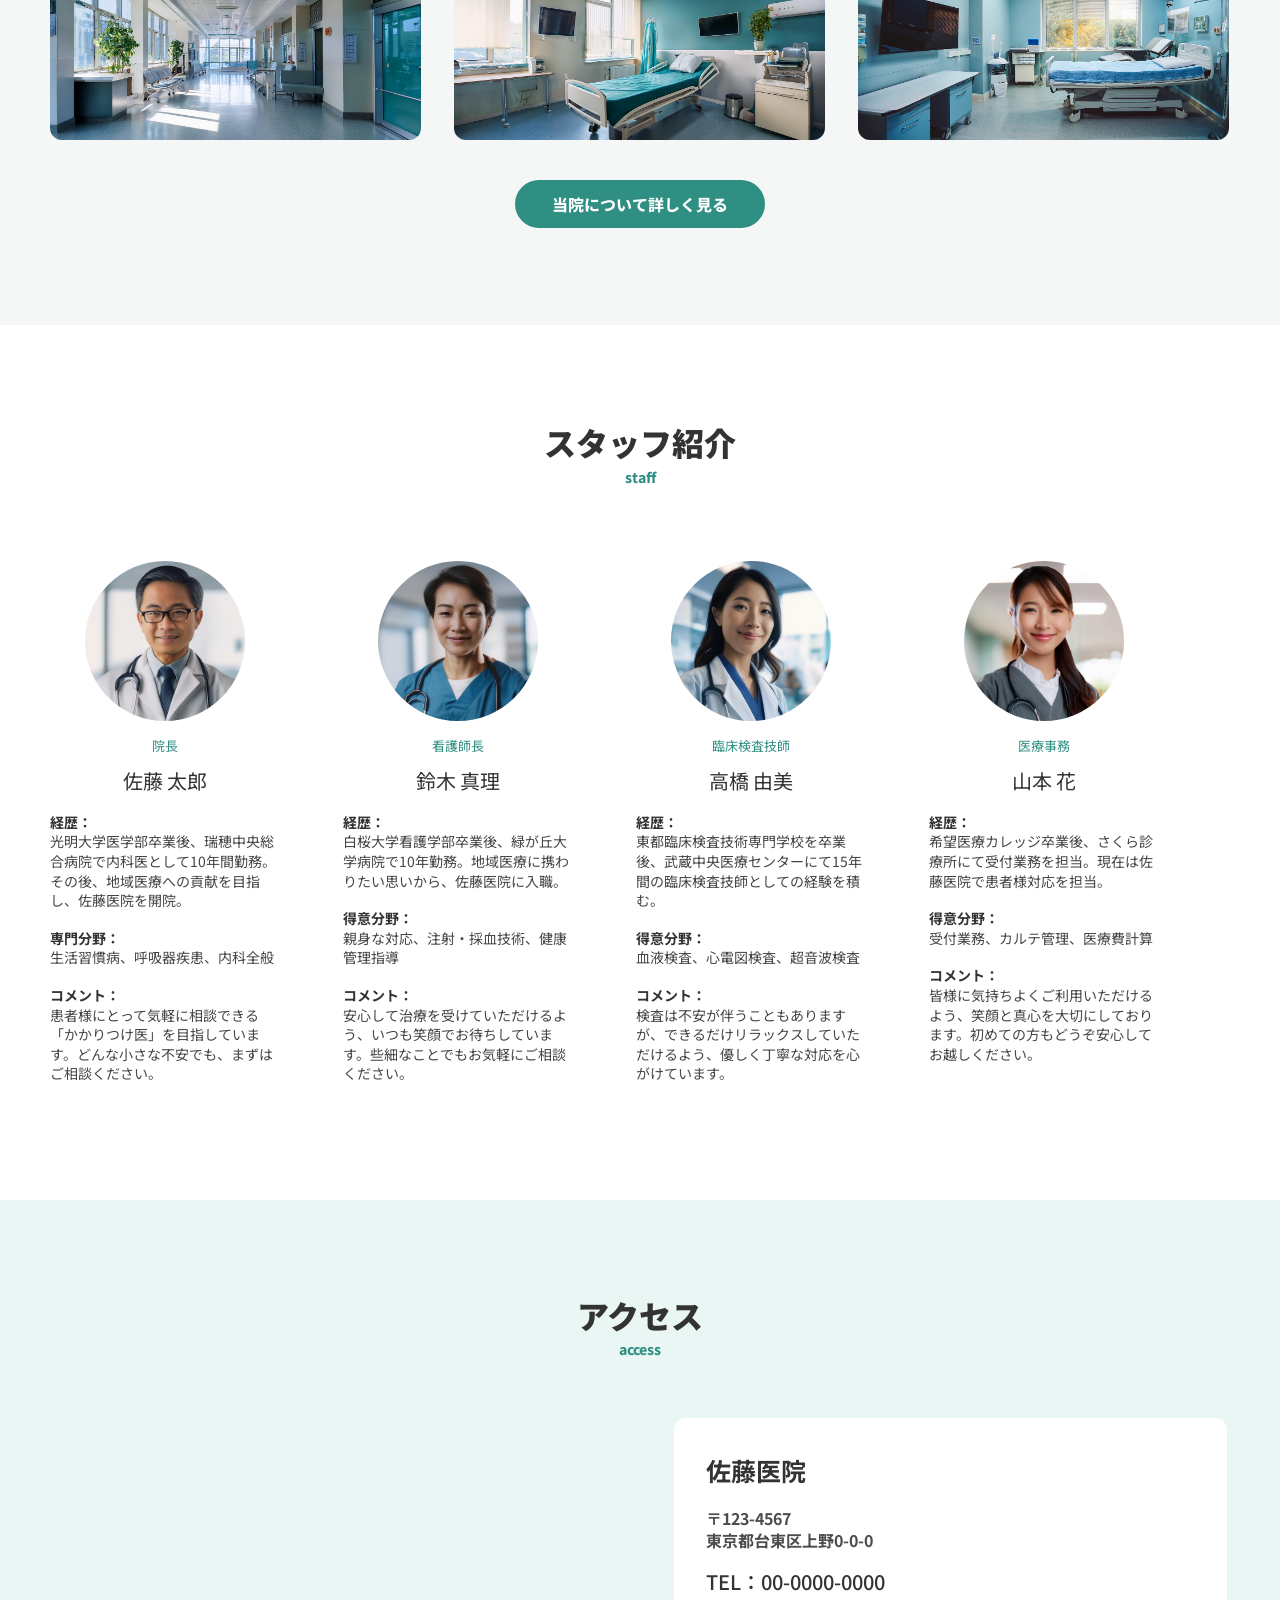
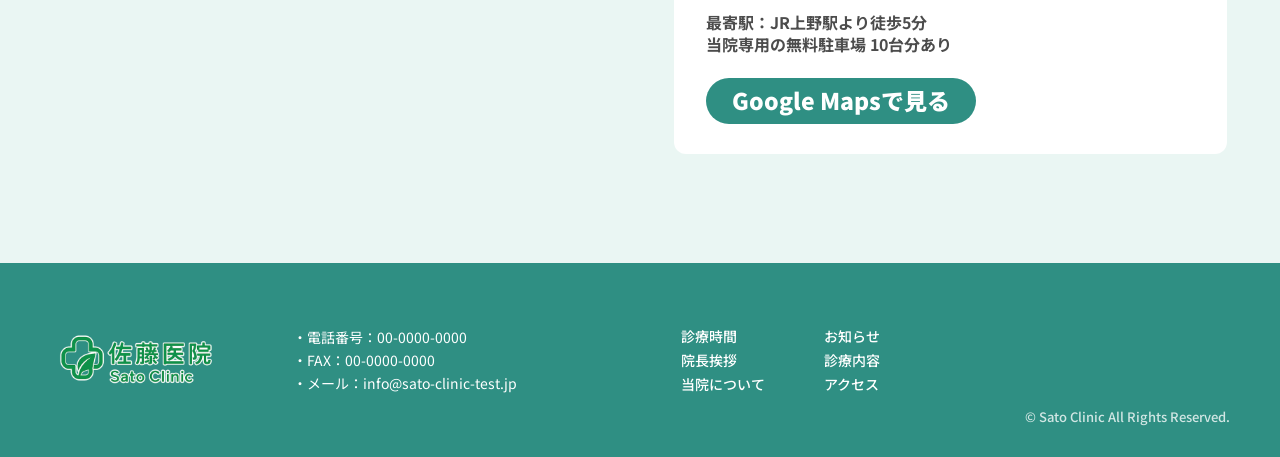
==== commit 9ceb3707: "style: .news-imageのマージンを調整し、.section-more-newsのテキスト配置を中央に変更" ====
--- a/index.html
+++ b/index.html
@@ -173,11 +173,11 @@
                   <a href="./news.html?id=online-care">オンライン診療の導入について</a>
                 </li>
               </ul>
-              <p class="section-more section-more-news">
-                <a href="./news.html">お知らせ一覧を見る</a>
-              </p>
-            </div>
-          </div>
+            </div>
+          </div>
+          <p class="section-more section-more-news">
+            <a href="./news.html">お知らせ一覧を見る</a>
+          </p>
         </div>
       </section>
 
--- a/css/style.css
+++ b/css/style.css
@@ -156,6 +156,8 @@
   font-size: 15px;
   font-weight: 500;
   line-height: 1;
+  -webkit-text-stroke: 2px #ffffff;
+  paint-order: stroke fill;
 }
 
 .nav-toggle {
@@ -182,7 +184,17 @@
   position: relative;
   height: 620px;
   background:
-    linear-gradient(90deg, rgba(255, 255, 255, 0.92) 0%, rgba(255, 255, 255, 0.8) 27%, rgba(255, 255, 255, 0.1) 56%, rgba(255, 255, 255, 0) 100%),
+    linear-gradient(
+      180deg,
+      rgba(255, 255, 255, 0.64) 0%,
+      rgba(255, 255, 255, 0.64) 10%,
+      rgba(255, 255, 255, 0) 30%
+    ),
+    linear-gradient(
+      90deg,
+      rgba(0, 0, 0, 0.16) 0%,
+      rgba(0, 0, 0, 0) 40%
+    ),
     url("../img/Doctor_Image/firstView.jpg") center top / cover no-repeat;
 }
 
@@ -256,7 +268,8 @@
 }
 
 .hours-note {
-  width: 690px;
+  width: 860px;
+  max-width: 100%;
   margin-top: 48px;
   padding: 24px 22px 22px;
   border-radius: 6px;
@@ -311,6 +324,10 @@
   height: 300px;
   border-radius: 12px;
   object-fit: cover;
+}
+
+.news-image {
+  margin-top: 14px;
 }
 
 .news-list {
@@ -773,7 +790,7 @@
 
 .section-more-news {
   margin-top: 24px;
-  text-align: right;
+  text-align: center;
 }
 
 .section-more a,
@@ -1245,6 +1262,7 @@
     padding: 14px 4px;
     border-bottom: 1px solid var(--color-line);
     font-size: 16px;
+    -webkit-text-stroke: 0;
   }
 
   .header-contact {
@@ -1351,6 +1369,10 @@
     height: 230px;
   }
 
+  .news-image {
+    margin-top: 0;
+  }
+
   .news-list li {
     grid-template-columns: 96px 1fr;
     min-height: 66px;
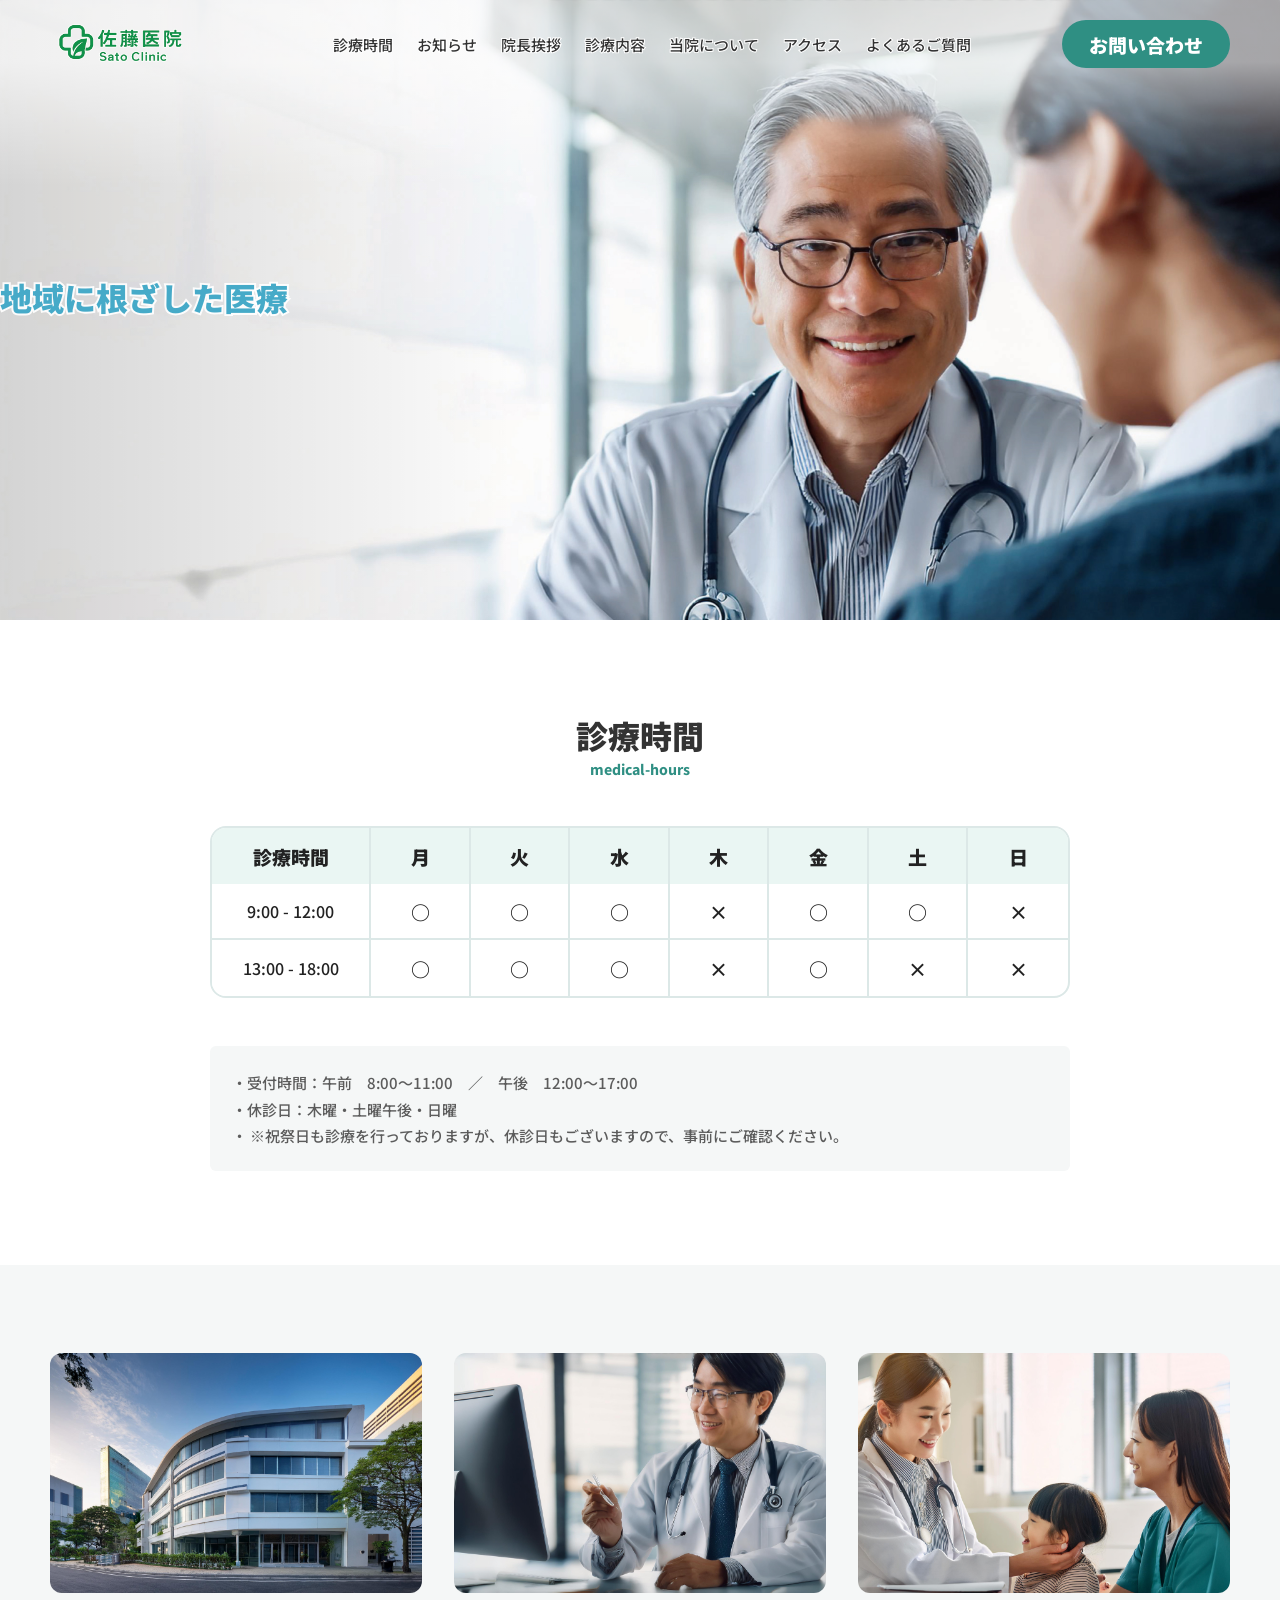
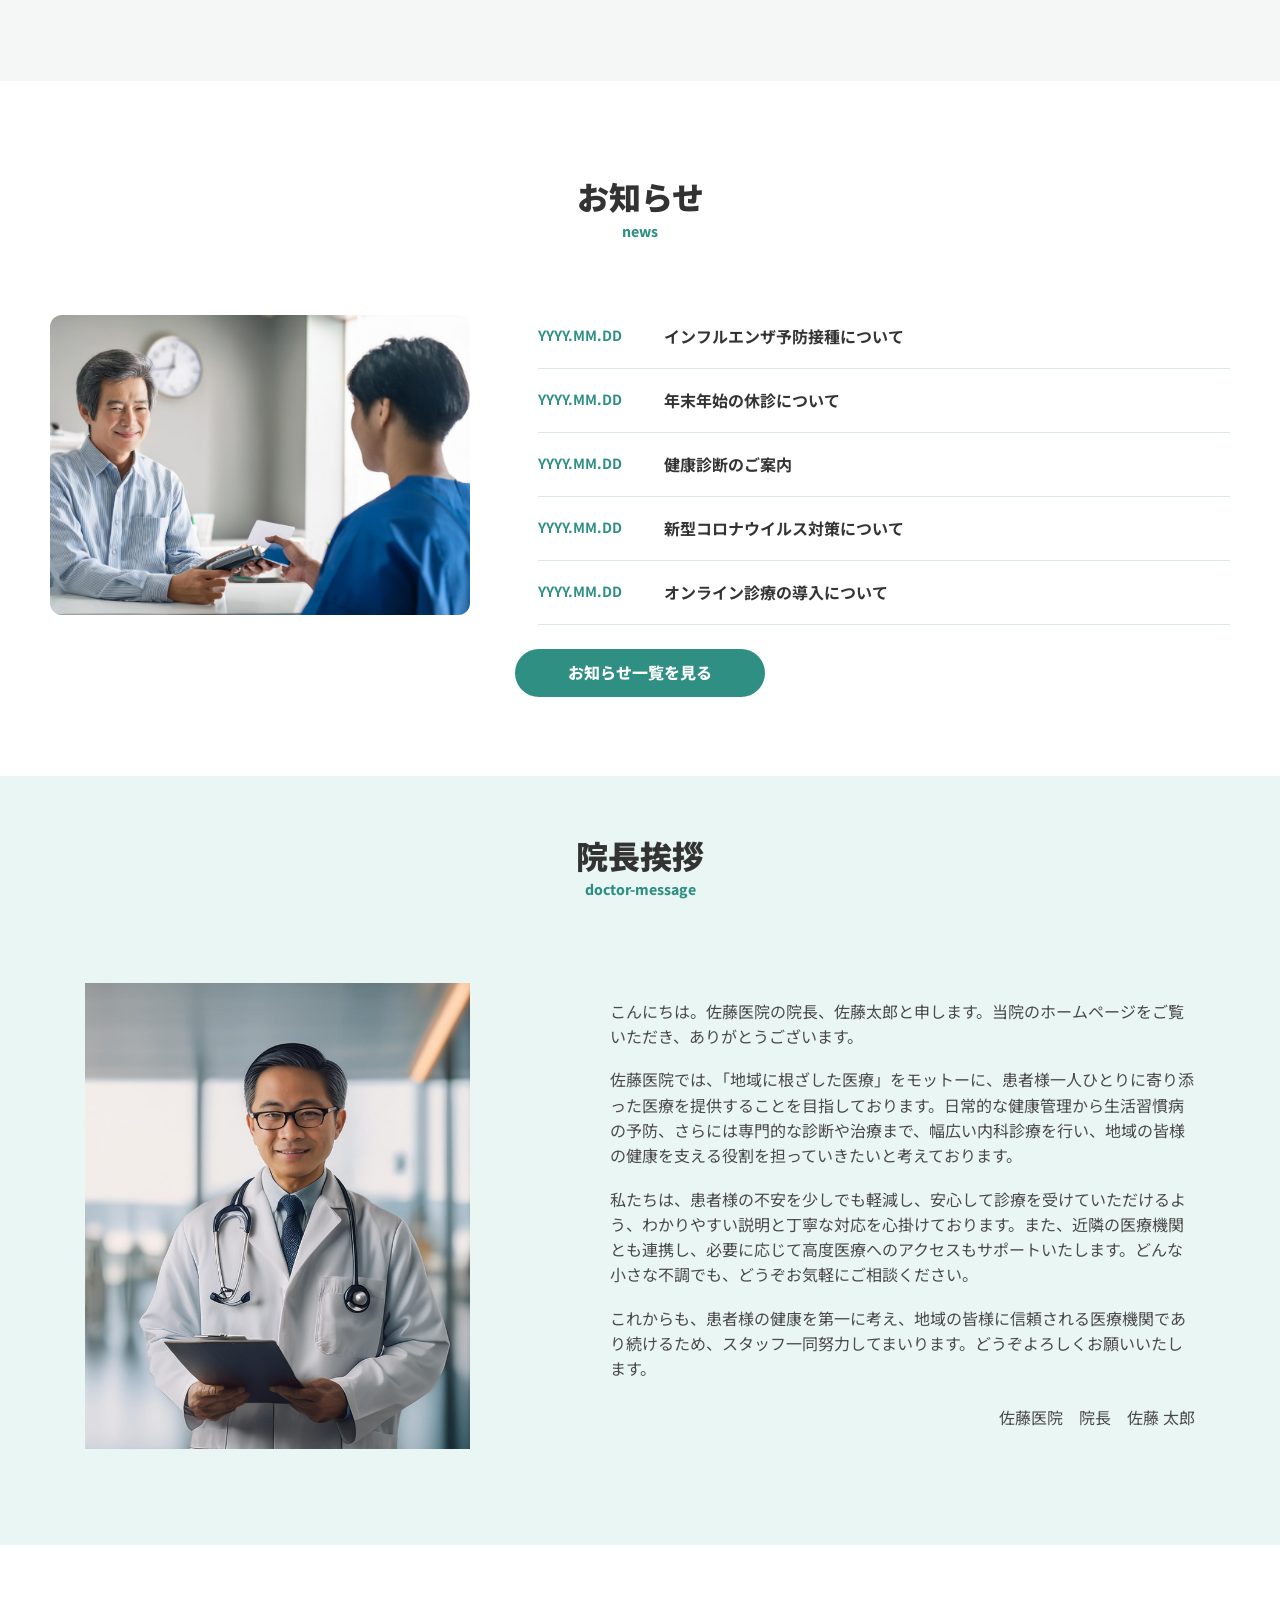
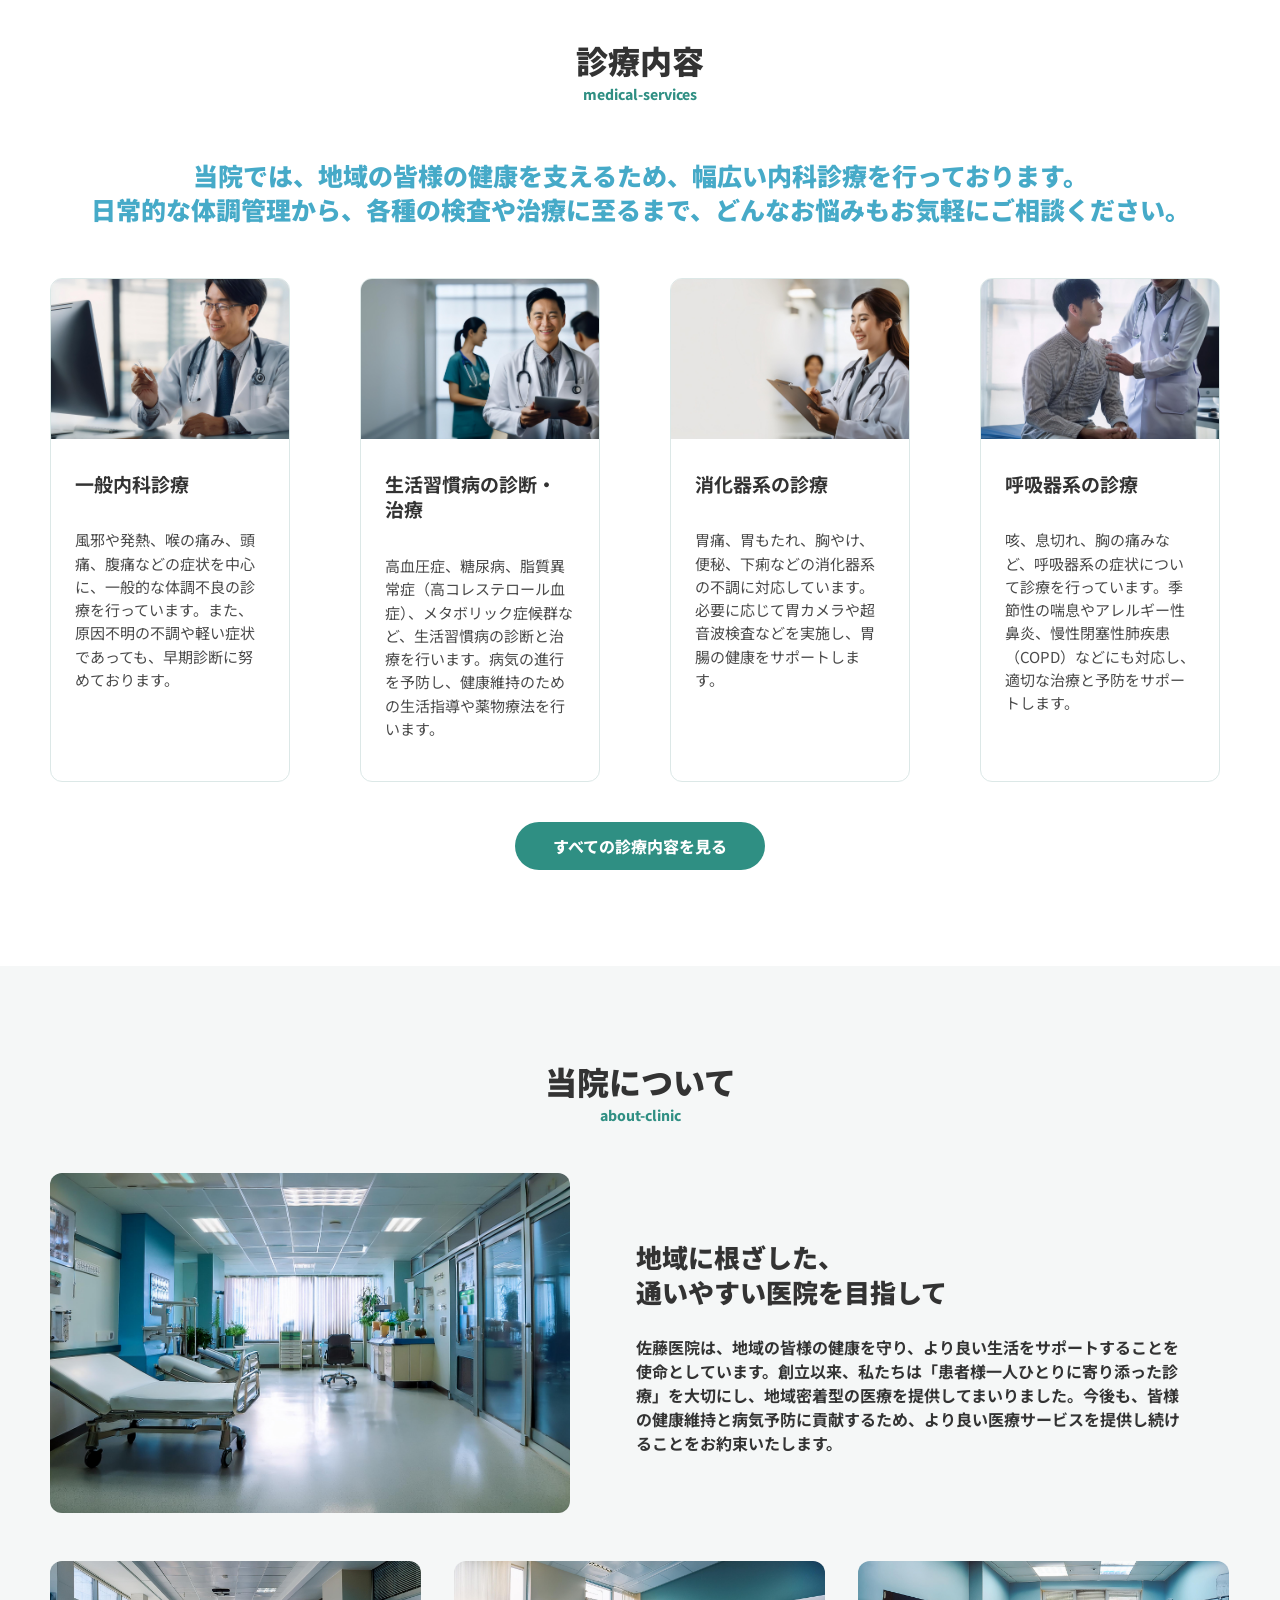
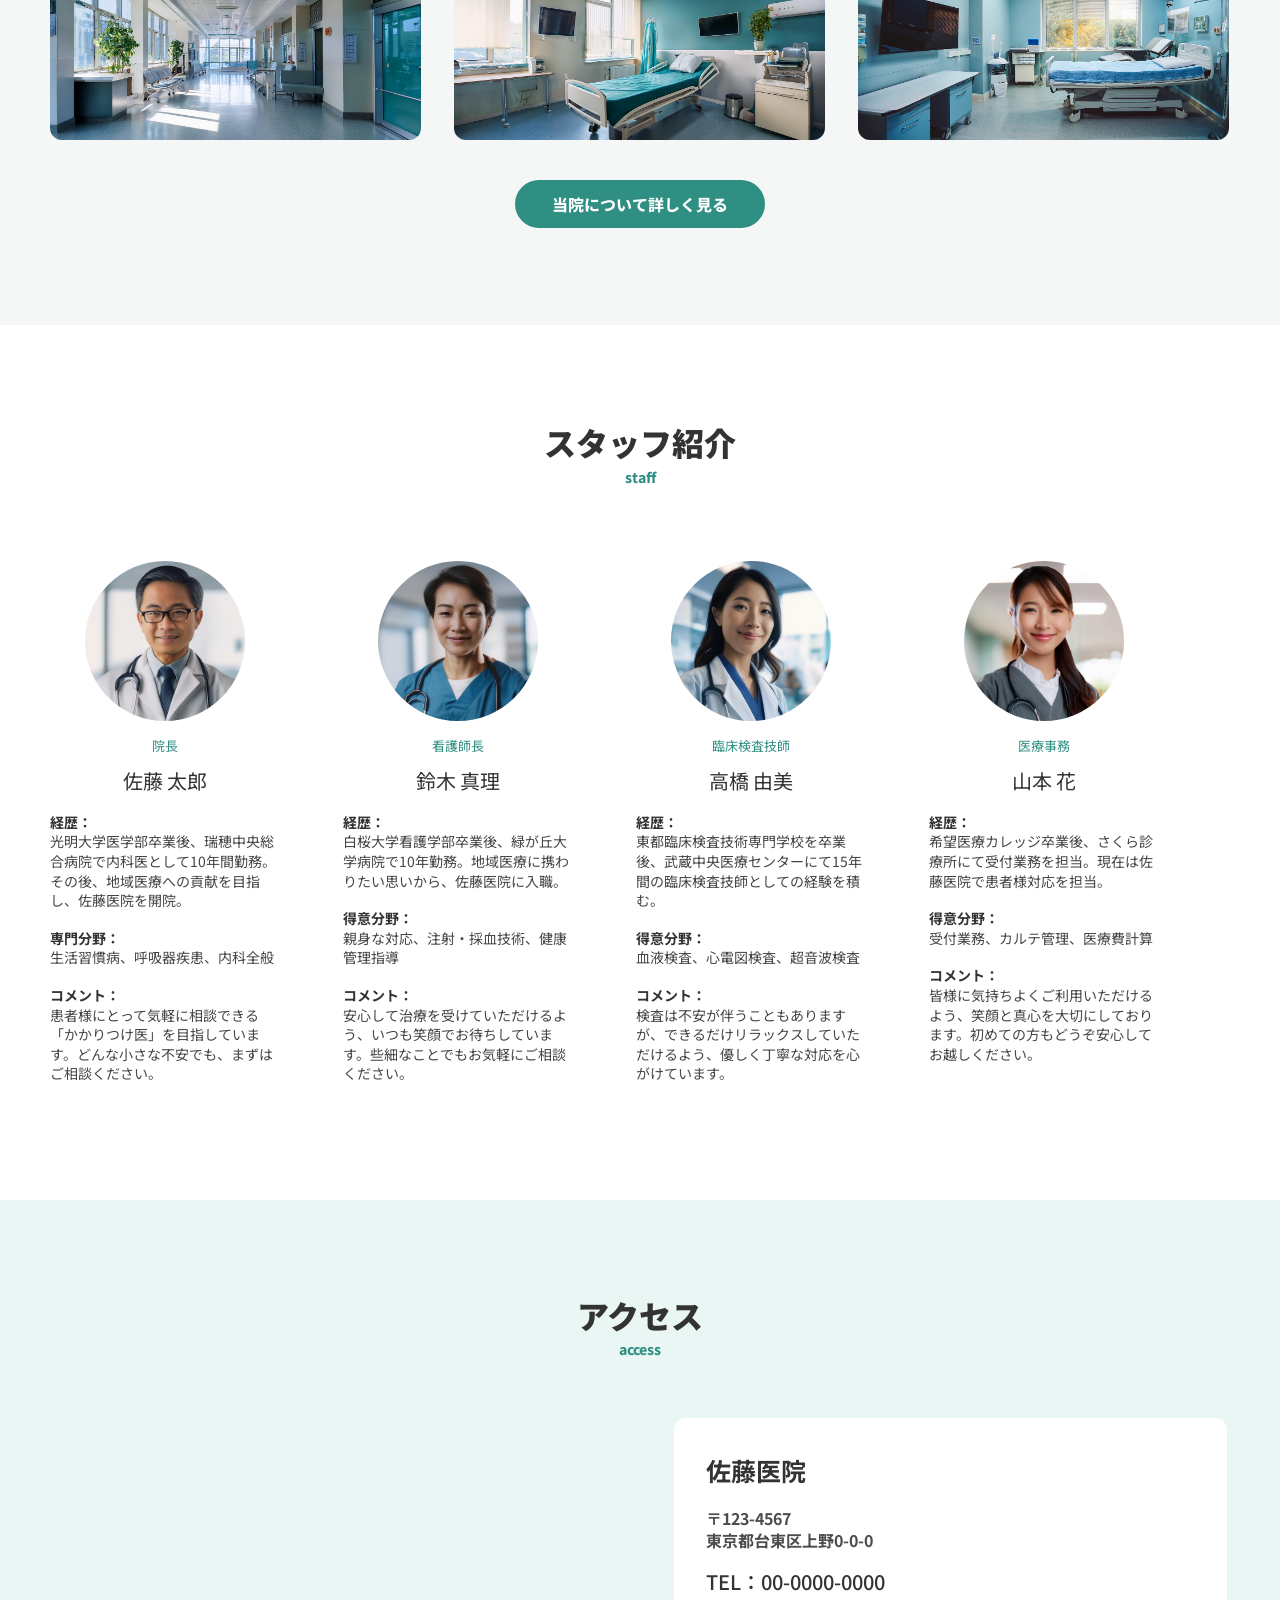
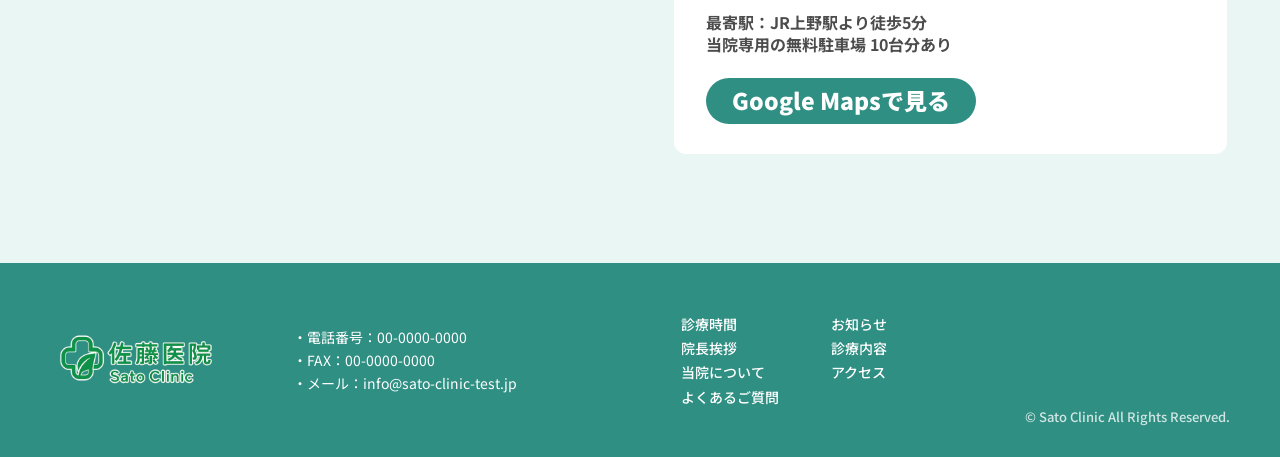
==== commit 8eccae5f: "Update access page and add FAQ section - Enhanced the access page with additional information includ" ====
--- a/index.html
+++ b/index.html
@@ -42,6 +42,7 @@
             <li><a href="#medical">診療内容</a></li>
             <li><a href="#about">当院について</a></li>
             <li><a href="#access">アクセス</a></li>
+            <li><a href="./faq.html">よくあるご質問</a></li>
           </ul>
         </nav>
         <a class="header-contact" href="mailto:info@sato-clinic-test.jp"
@@ -54,7 +55,7 @@
       <section class="hero" aria-label="ファーストビュー">
         <div class="hero-copy">
           <h1>
-            患者様一人ひとりに寄り添った診療<br />患者様の声に耳を傾け、共に歩む医療
+            地域に根ざした医療
           </h1>
         </div>
       </section>
@@ -473,6 +474,7 @@
             <li><a href="#medical">診療内容</a></li>
             <li><a href="#about">当院について</a></li>
             <li><a href="#access">アクセス</a></li>
+            <li><a href="./faq.html">よくあるご質問</a></li>
           </ul>
         </nav>
         <p class="copyright">&copy; Sato Clinic All Rights Reserved.</p>
--- a/css/style.css
+++ b/css/style.css
@@ -137,7 +137,7 @@
 .site-logo {
   display: block;
   width: 143px;
-  margin-right: 174px;
+  margin-right: 140px;
 }
 
 .site-logo img {
@@ -148,7 +148,7 @@
 .global-nav ul {
   display: flex;
   align-items: center;
-  gap: 32px;
+  gap: 24px;
 }
 
 .global-nav a {
@@ -156,6 +156,7 @@
   font-size: 15px;
   font-weight: 500;
   line-height: 1;
+  white-space: nowrap;
   -webkit-text-stroke: 2px #ffffff;
   paint-order: stroke fill;
 }
@@ -1082,6 +1083,86 @@
   margin-top: 28px;
 }
 
+.detail-list {
+  margin-top: 22px;
+  padding-left: 1.4em;
+  color: #4a4a4a;
+  font-weight: 400;
+  line-height: 1.8;
+  list-style: disc;
+}
+
+.detail-list li + li {
+  margin-top: 8px;
+}
+
+.hours-legend {
+  margin-top: 14px;
+  color: var(--color-muted);
+  font-size: 14px;
+}
+
+.access-contact .detail-list {
+  display: inline-block;
+  text-align: left;
+}
+
+.about-staff .staff-list {
+  grid-template-columns: repeat(2, minmax(0, 1fr));
+  gap: 56px 72px;
+  margin-top: 48px;
+}
+
+.about-staff .staff-position {
+  margin-top: 16px;
+  color: var(--color-main);
+  font-size: 13px;
+  line-height: 1.4;
+  text-align: center;
+}
+
+.faq-category h2 {
+  padding-bottom: 18px;
+  border-bottom: 2px solid var(--color-main);
+  font-size: 23px;
+  line-height: 1.4;
+}
+
+.faq-list {
+  margin-top: 8px;
+}
+
+.faq-item {
+  padding: 28px 0;
+  border-bottom: 1px solid var(--color-line);
+}
+
+.faq-item:last-child {
+  padding-bottom: 0;
+  border-bottom: 0;
+}
+
+.faq-item dt {
+  color: var(--color-main-dark);
+  font-size: 18px;
+  font-weight: 800;
+  line-height: 1.6;
+}
+
+.faq-item dd {
+  margin-top: 12px;
+  color: #4a4a4a;
+  font-weight: 400;
+  line-height: 1.85;
+}
+
+.faq-closing {
+  margin-top: 40px;
+  color: #4a4a4a;
+  line-height: 1.8;
+  text-align: center;
+}
+
 @media (max-width: 1199px) {
   .site-logo {
     margin-right: 48px;
@@ -1563,6 +1644,10 @@
     gap: 16px;
   }
 
+  .about-staff .staff-list {
+    grid-template-columns: 1fr;
+  }
+
   .detail-gallery img {
     height: 220px;
   }
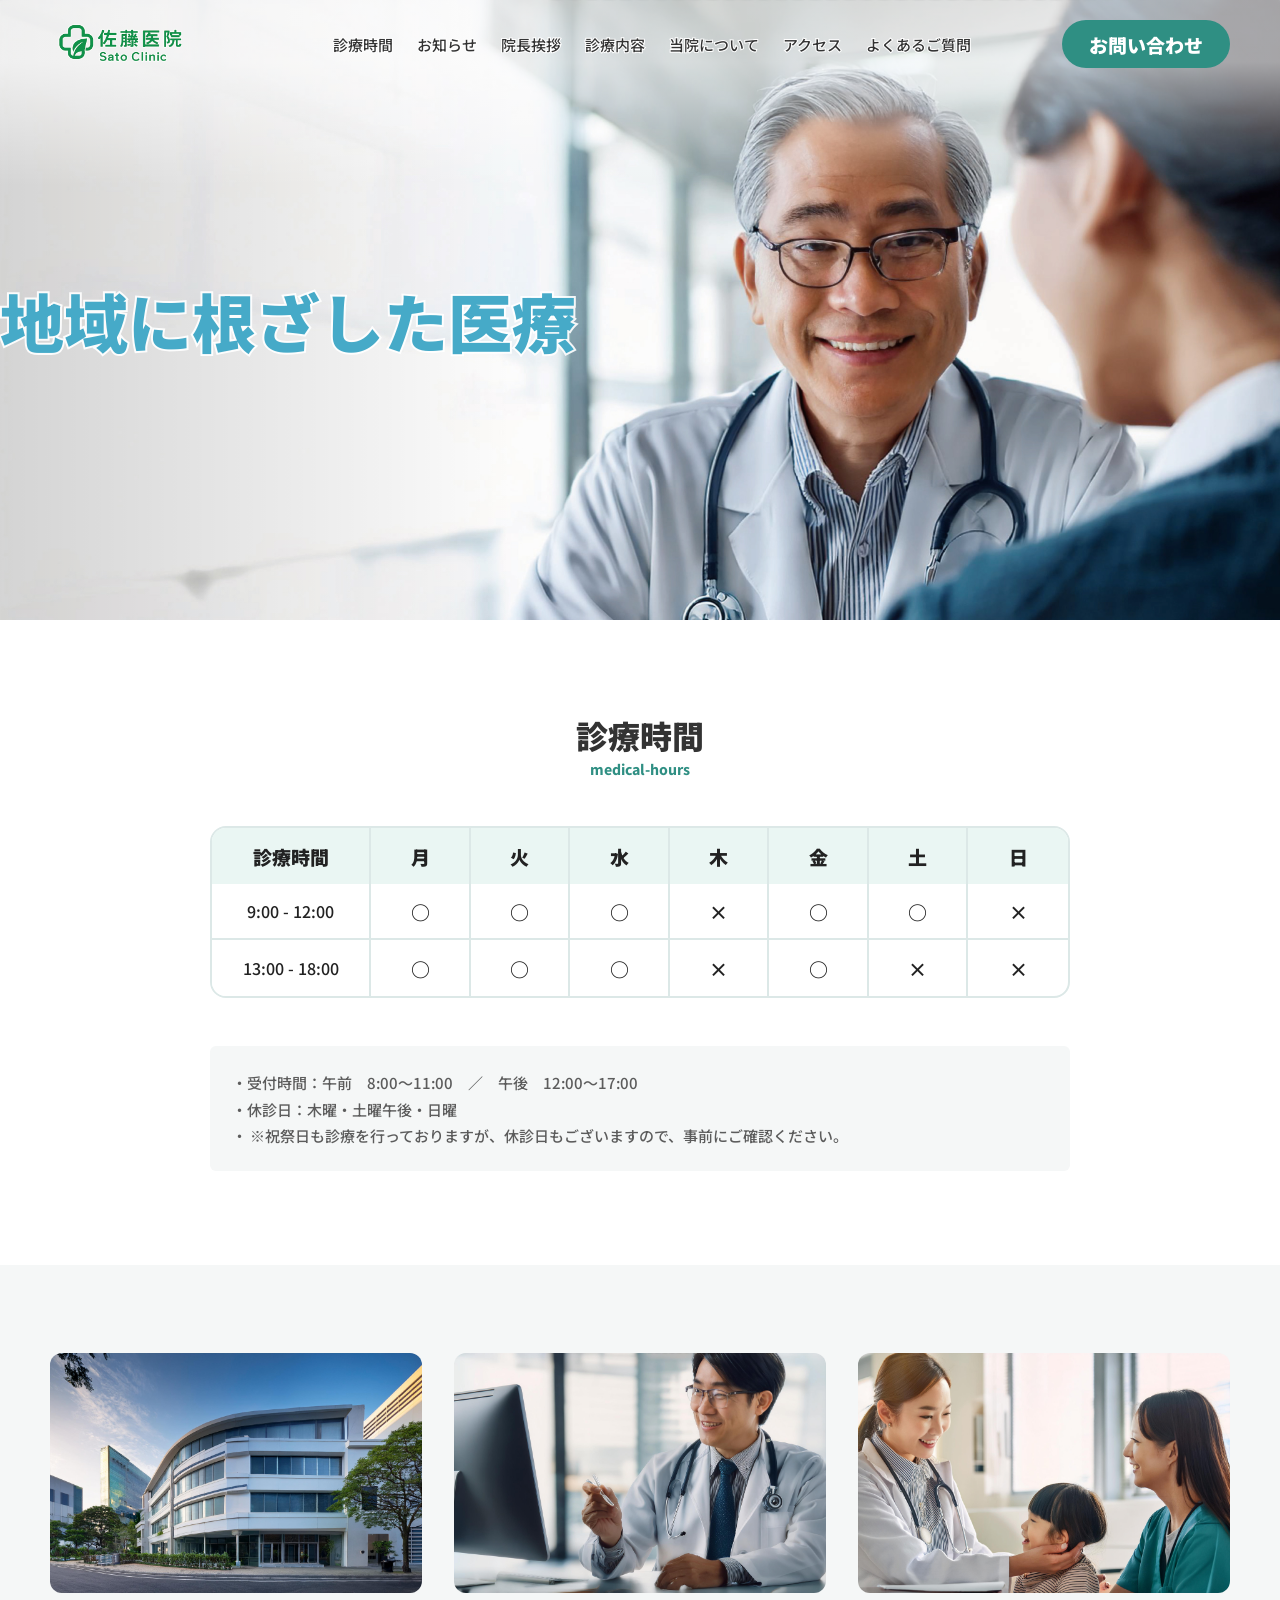
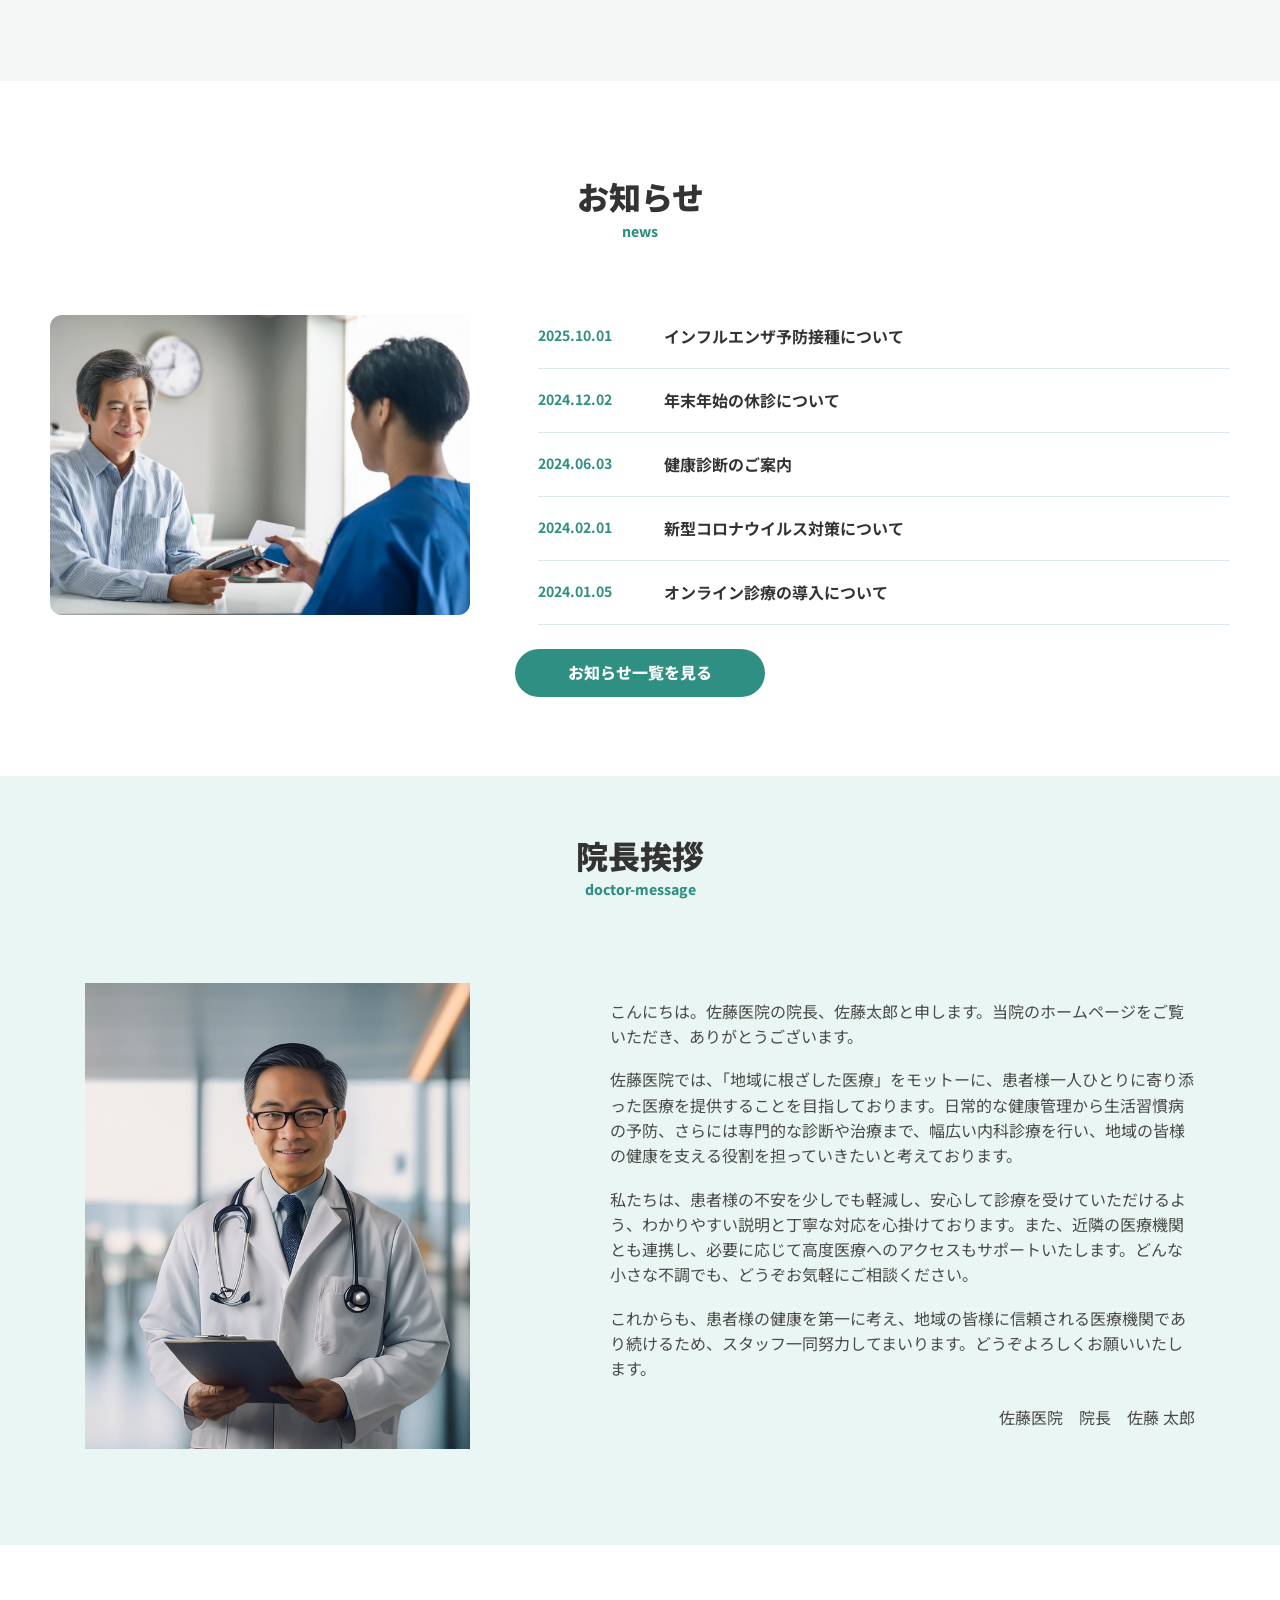
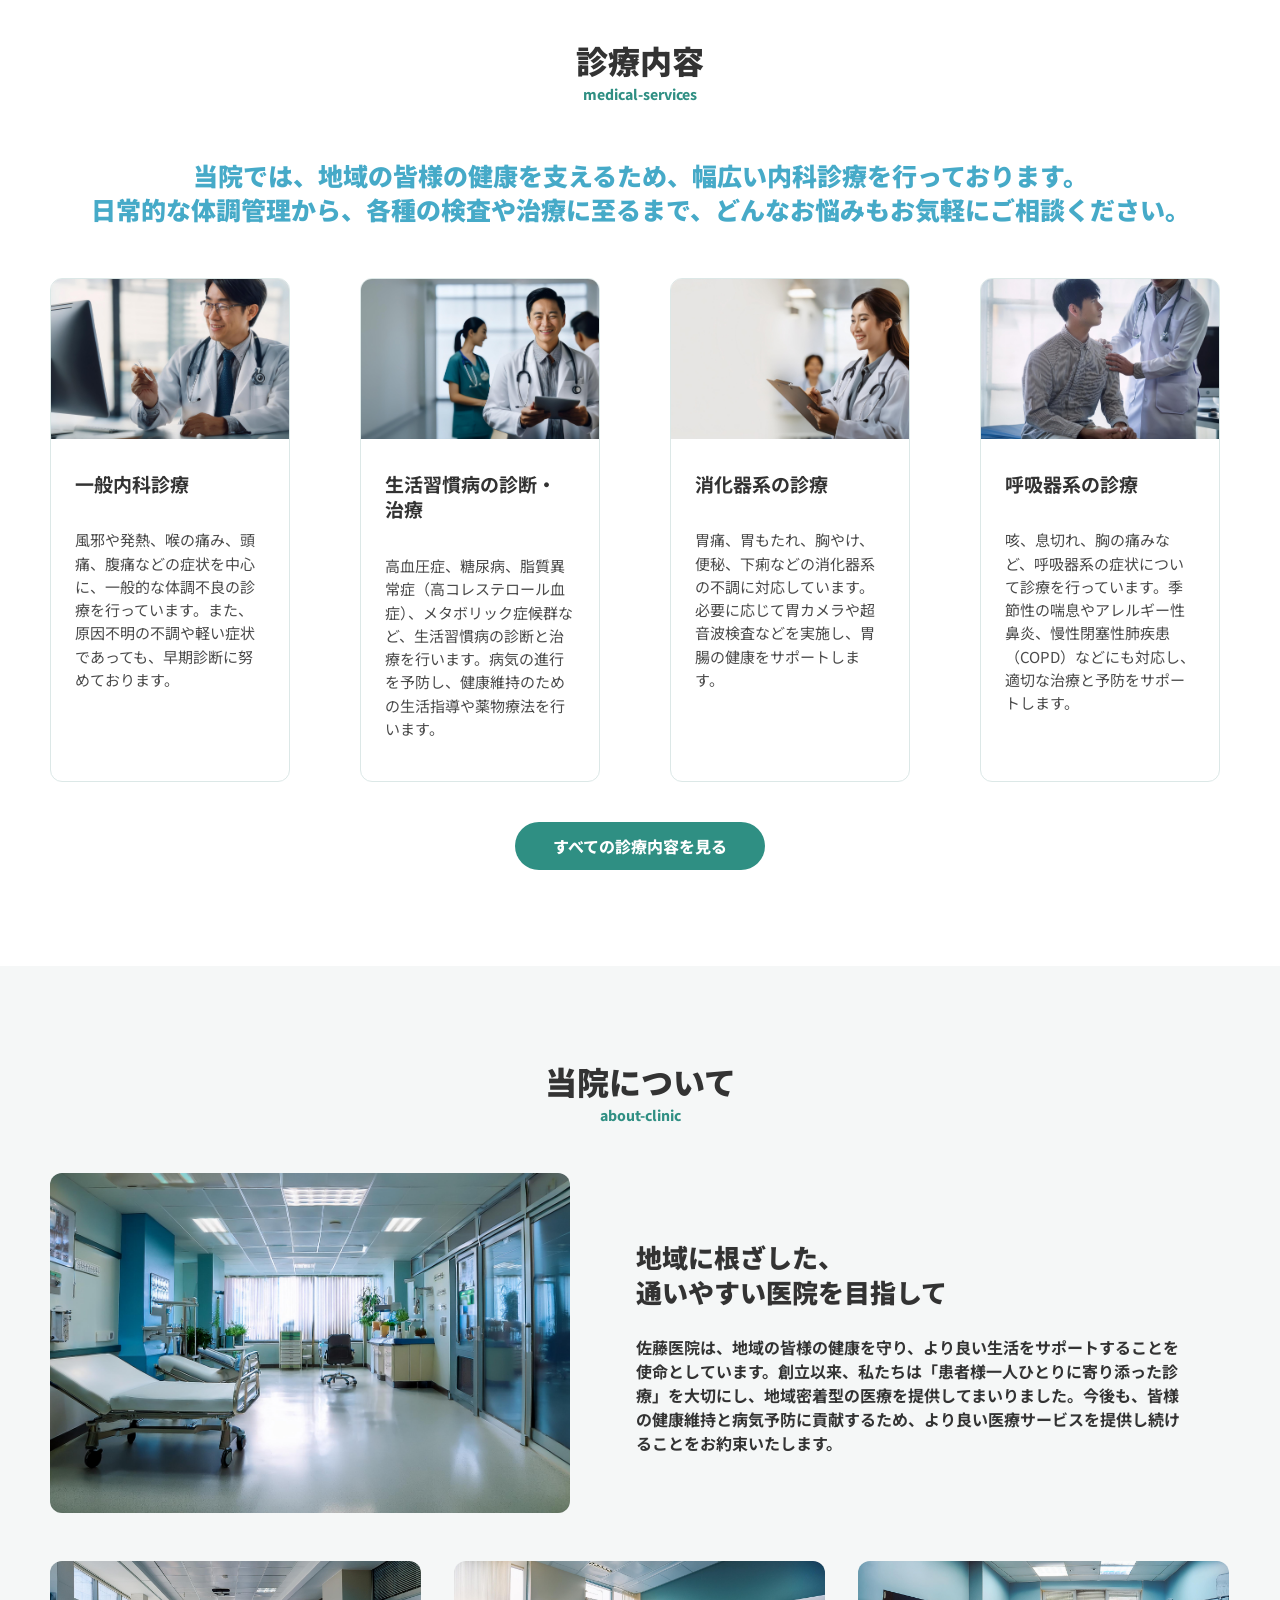
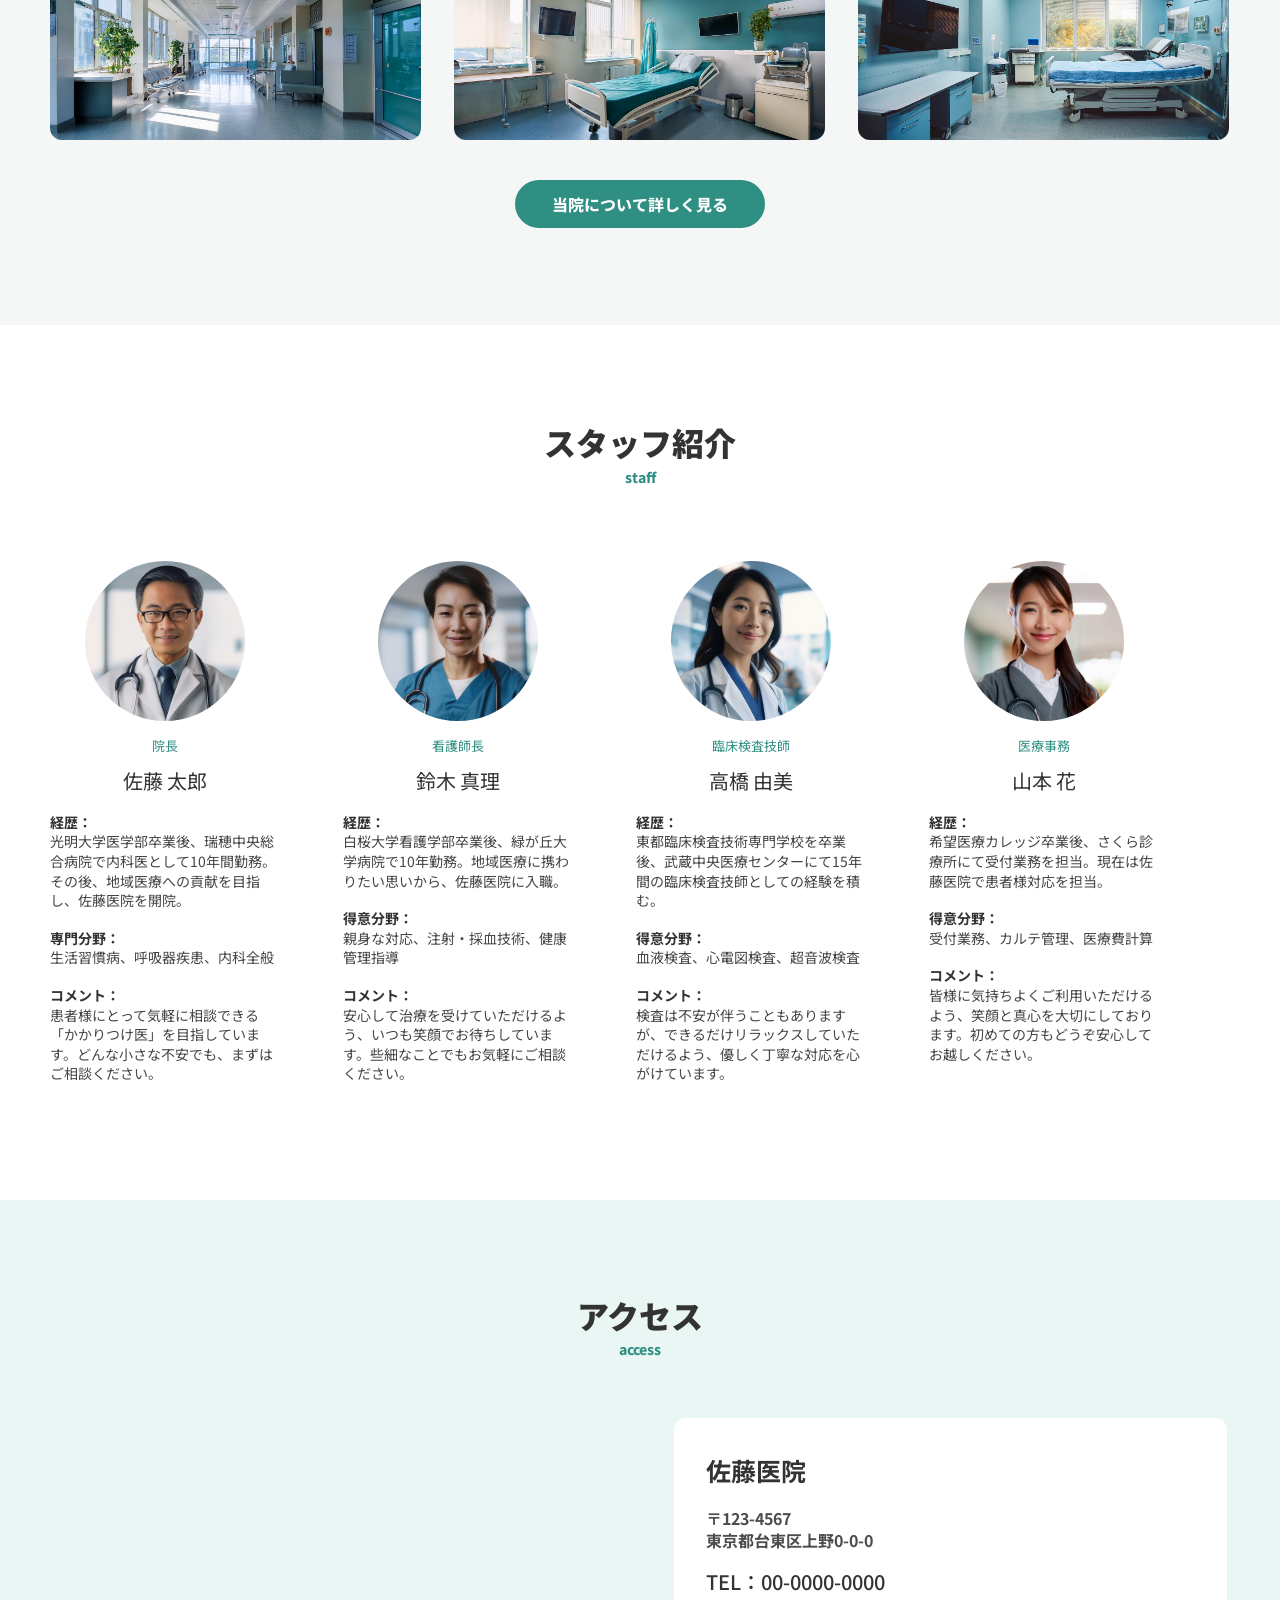
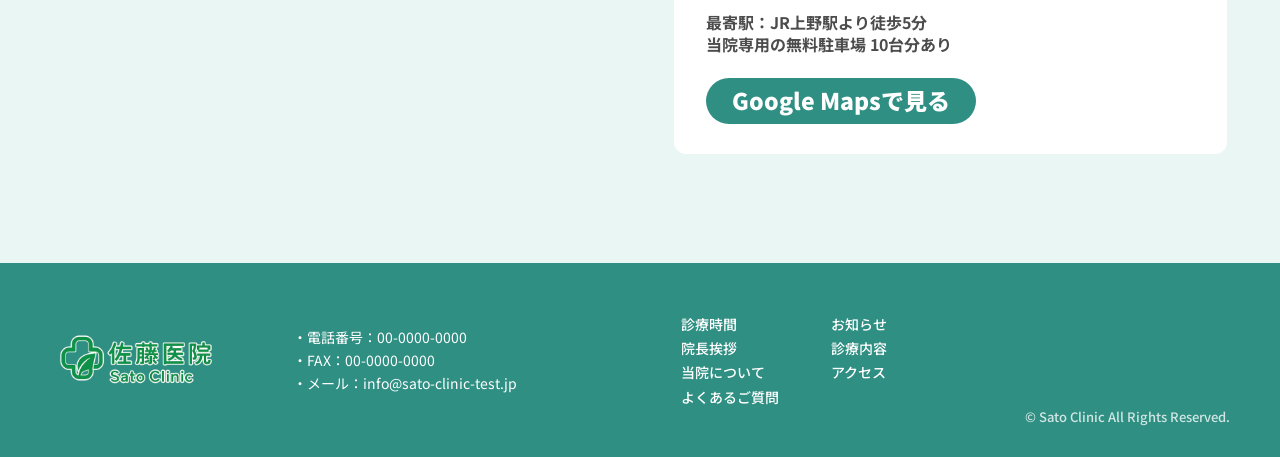
==== commit 0ea5eff4: "style: ヒーロータイトルのフォントサイズを変更し、ニュースの日付を更新" ====
--- a/index.html
+++ b/index.html
@@ -154,23 +154,23 @@
             <div class="news-list-wrap">
               <ul class="news-list" data-news-list>
                 <li>
-                  <time datetime="2025-10-01">YYYY.MM.DD</time>
+                  <time datetime="2025-10-01">2025.10.01</time>
                   <a href="./news.html?id=flu-vaccine">インフルエンザ予防接種について</a>
                 </li>
                 <li>
-                  <time datetime="2025-12-01">YYYY.MM.DD</time>
+                  <time datetime="2024-12-02">2024.12.02</time>
                   <a href="./news.html?id=year-end-holidays">年末年始の休診について</a>
                 </li>
                 <li>
-                  <time datetime="2025-09-01">YYYY.MM.DD</time>
+                  <time datetime="2024-06-03">2024.06.03</time>
                   <a href="./news.html?id=health-check">健康診断のご案内</a>
                 </li>
                 <li>
-                  <time datetime="2025-08-01">YYYY.MM.DD</time>
+                  <time datetime="2024-02-01">2024.02.01</time>
                   <a href="./news.html?id=covid-19">新型コロナウイルス対策について</a>
                 </li>
                 <li>
-                  <time datetime="2025-07-01">YYYY.MM.DD</time>
+                  <time datetime="2024-01-05">2024.01.05</time>
                   <a href="./news.html?id=online-care">オンライン診療の導入について</a>
                 </li>
               </ul>
--- a/css/style.css
+++ b/css/style.css
@@ -210,7 +210,7 @@
 .hero h1 {
   margin-left: -50px;
   color: var(--color-accent);
-  font-size: 32px;
+  font-size: 64px;
   font-weight: 900;
   line-height: 1.45;
   -webkit-text-stroke: 4px rgba(255, 255, 255, 0.9);
@@ -1367,7 +1367,7 @@
   .hero h1 {
     width: 78%;
     margin-left: 0;
-    font-size: clamp(20px, 6vw, 25px);
+    font-size: clamp(40px, 12vw, 50px);
     line-height: 1.55;
     -webkit-text-stroke-width: 3px;
   }
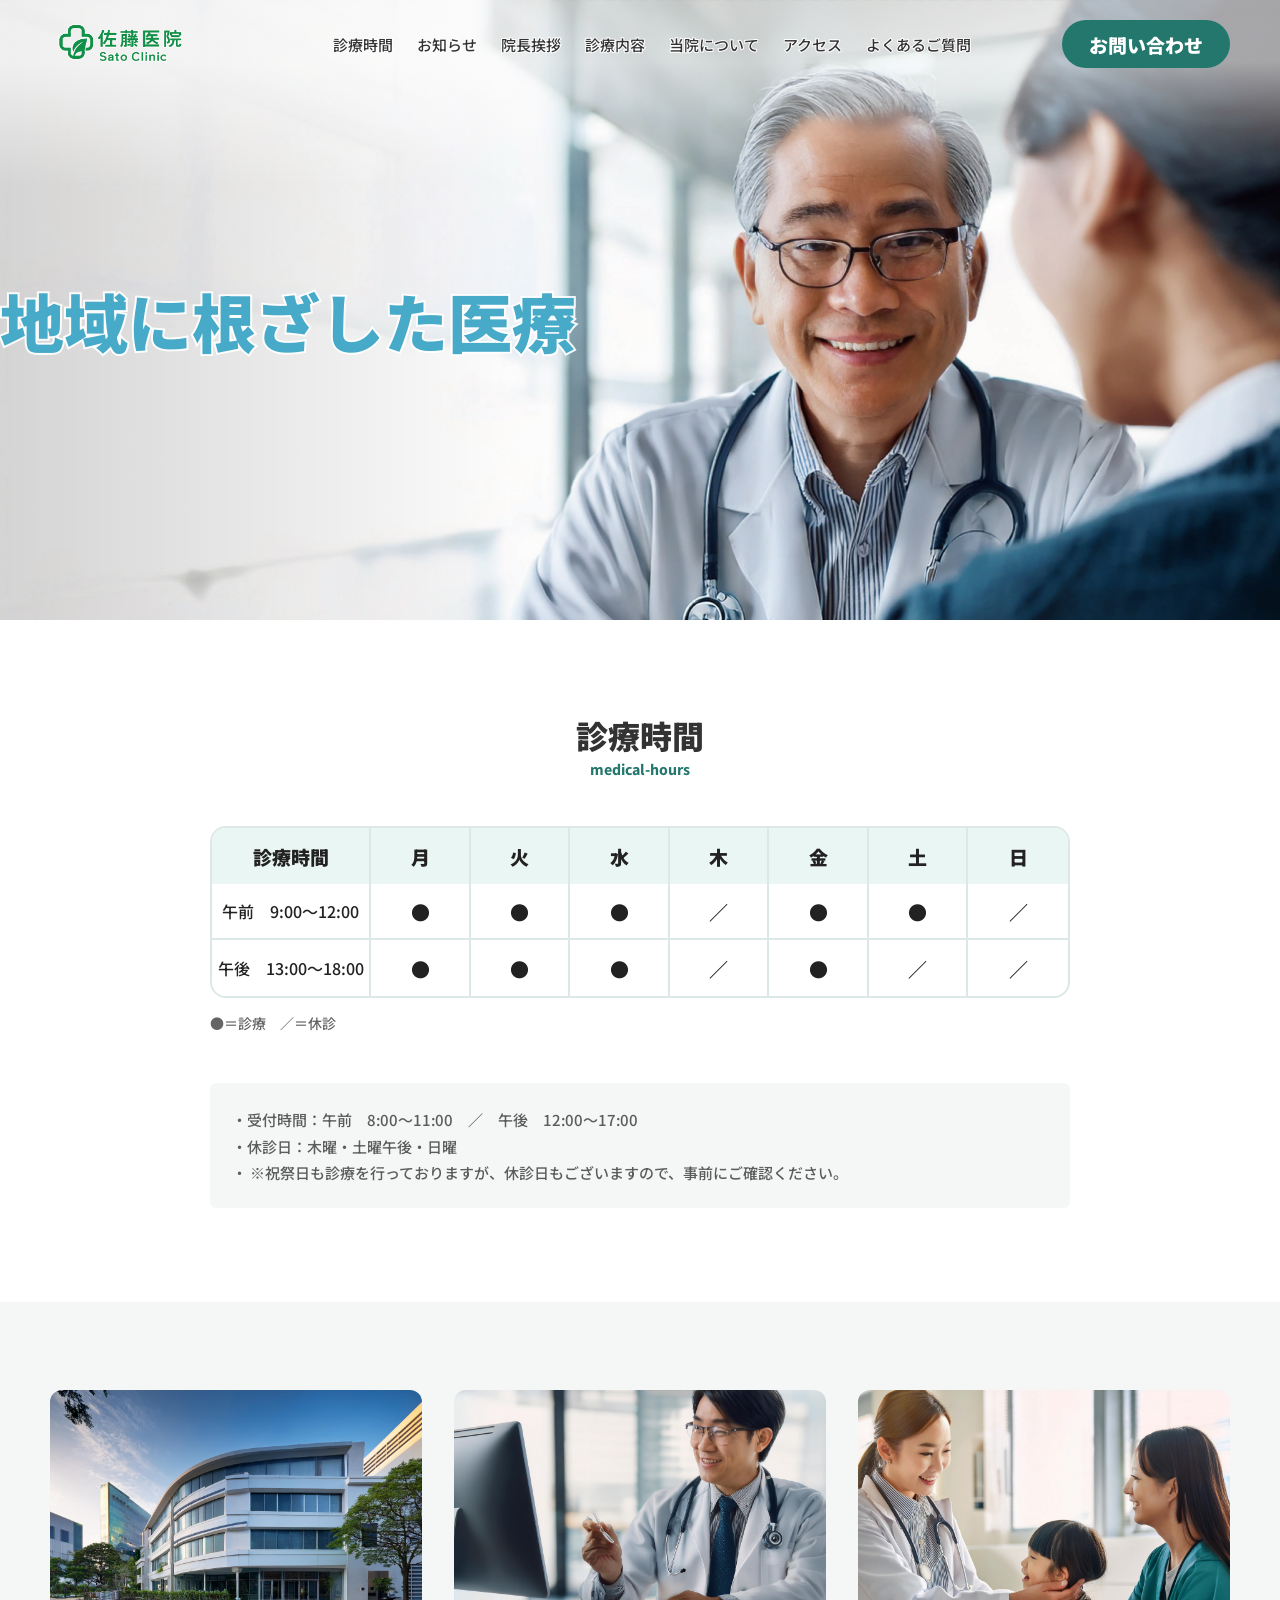
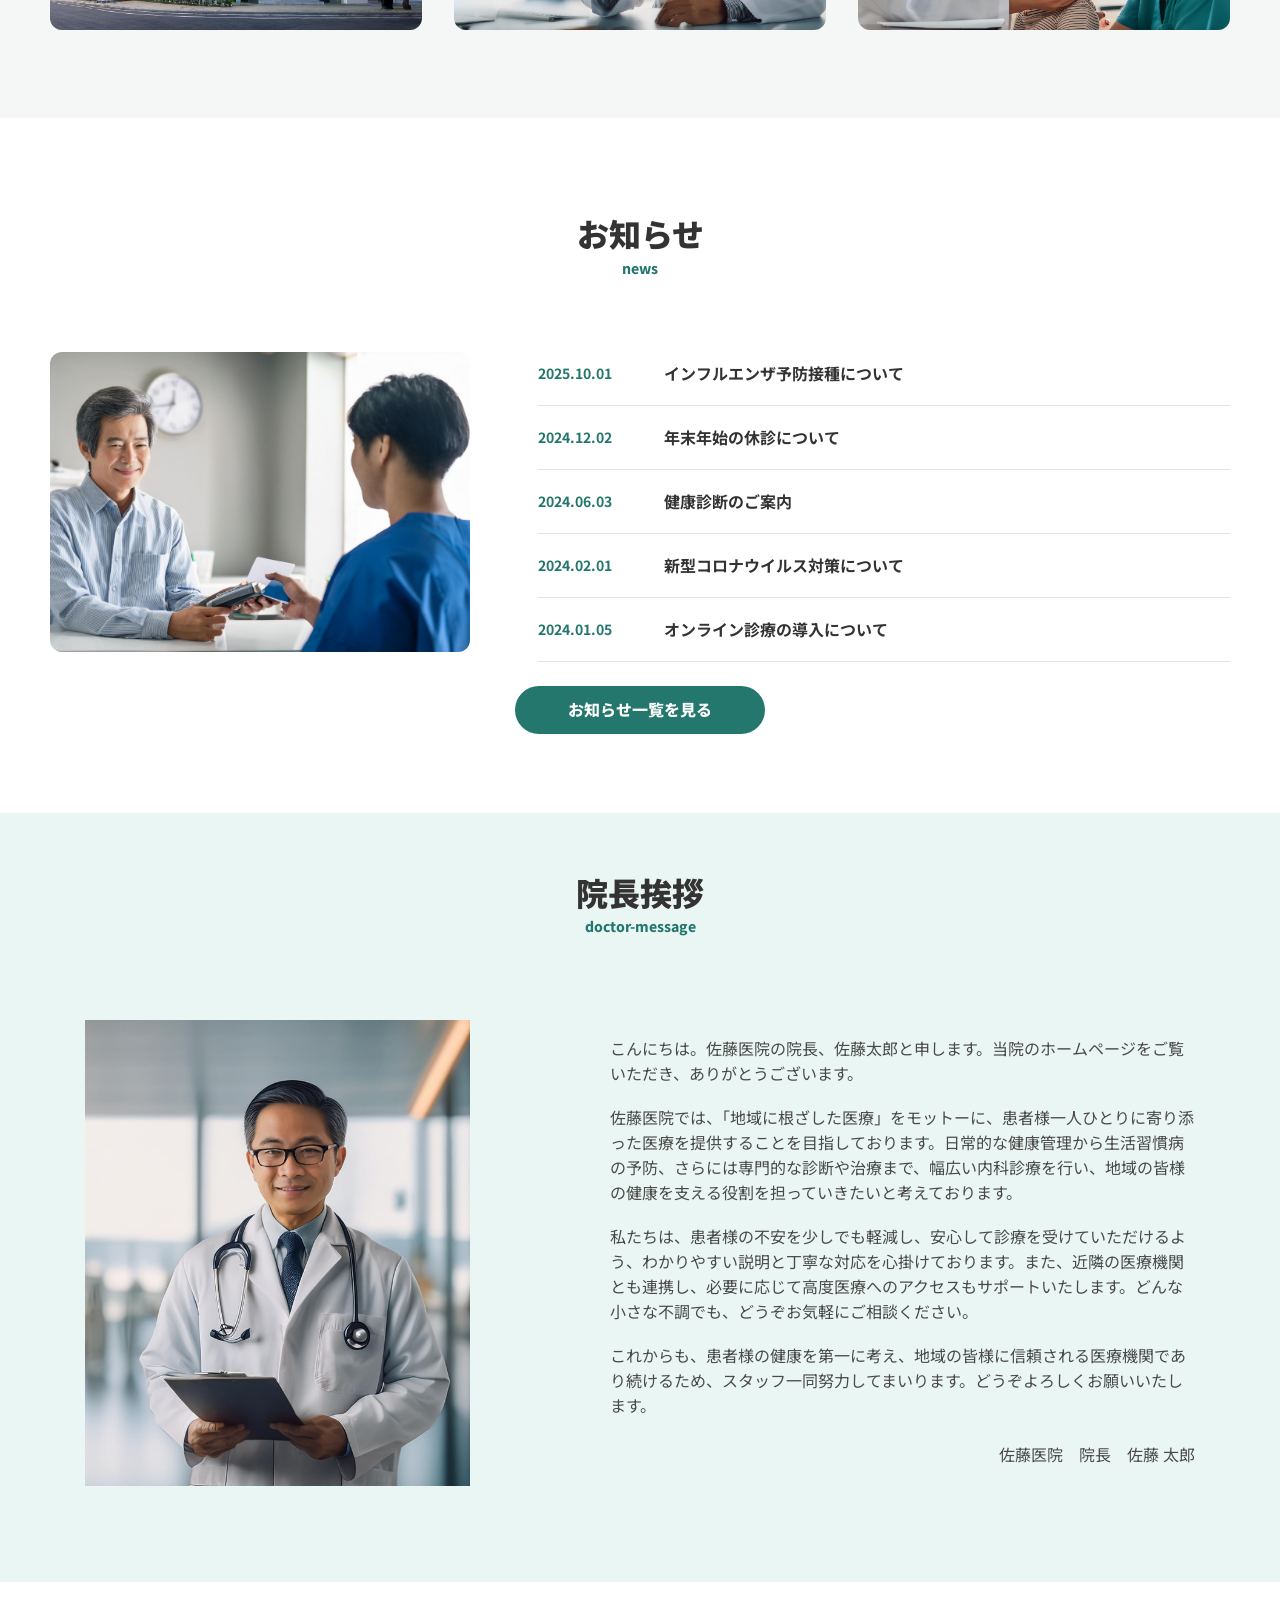
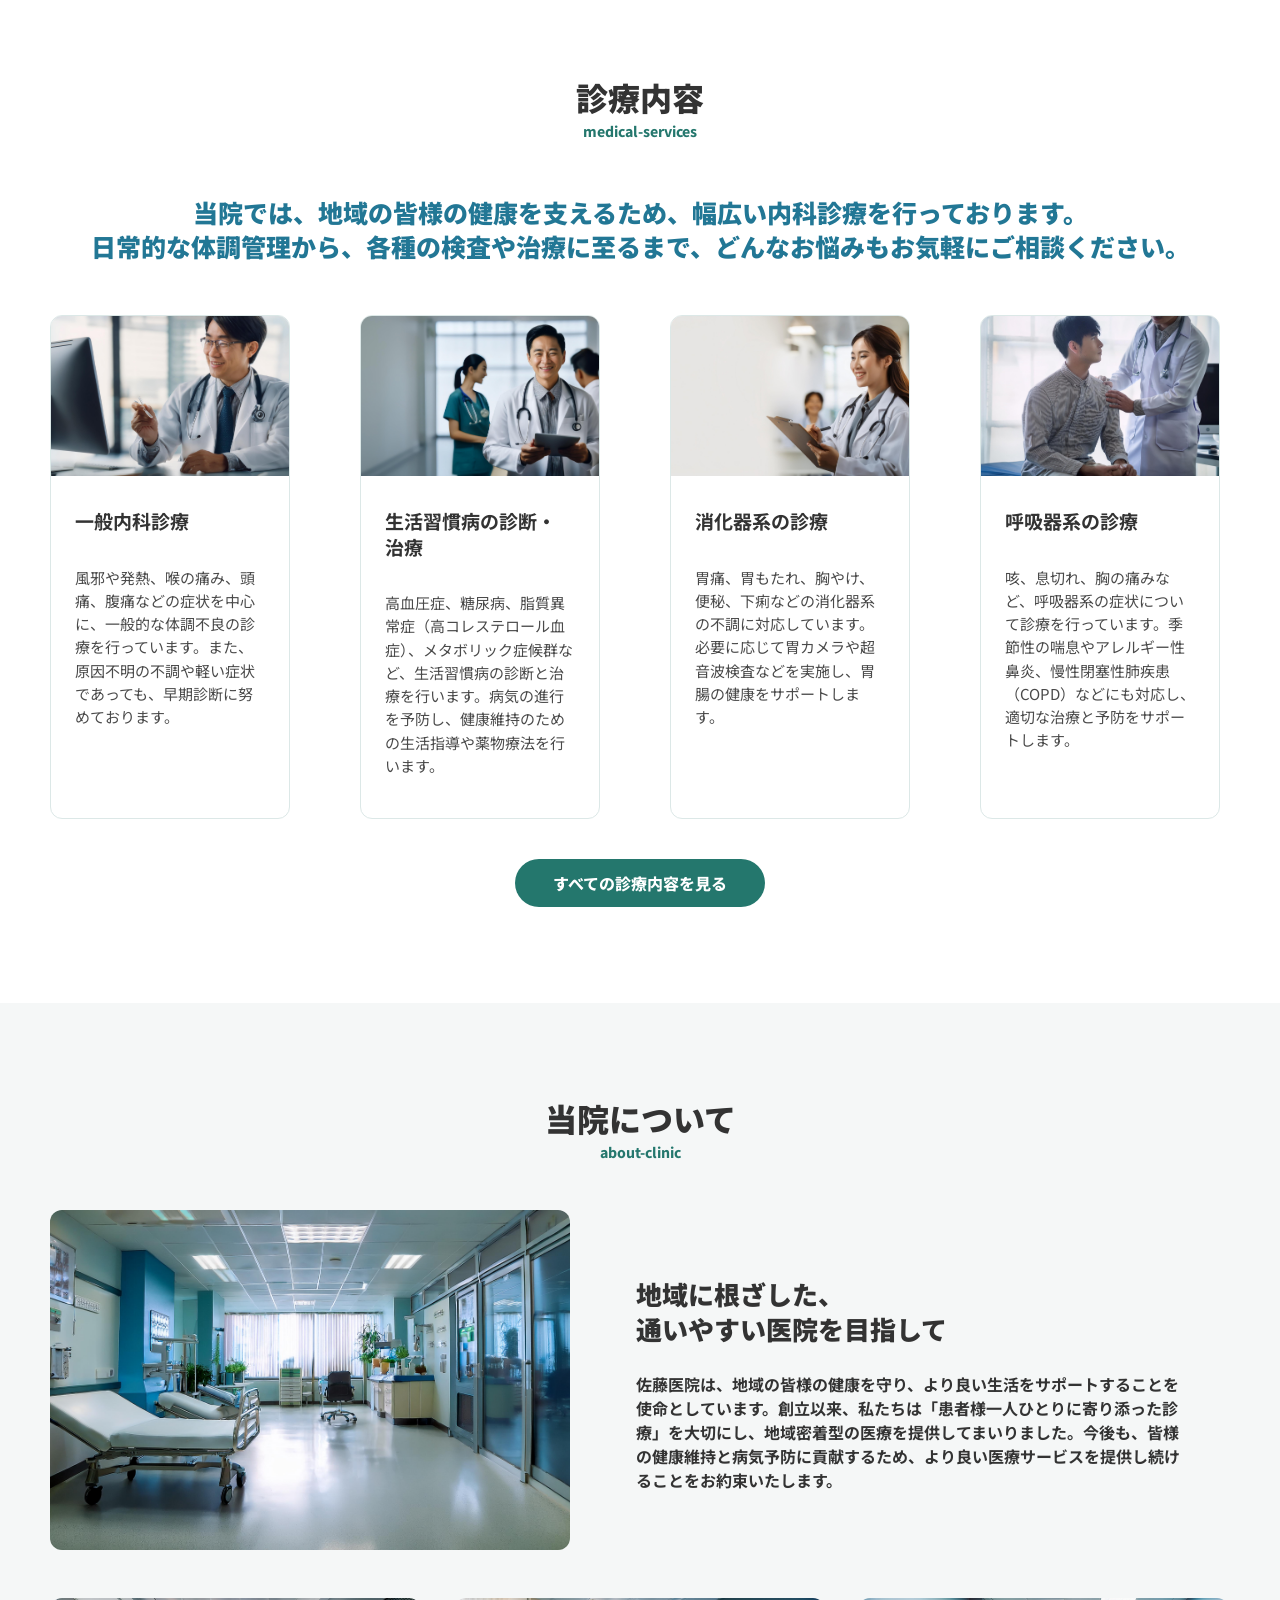
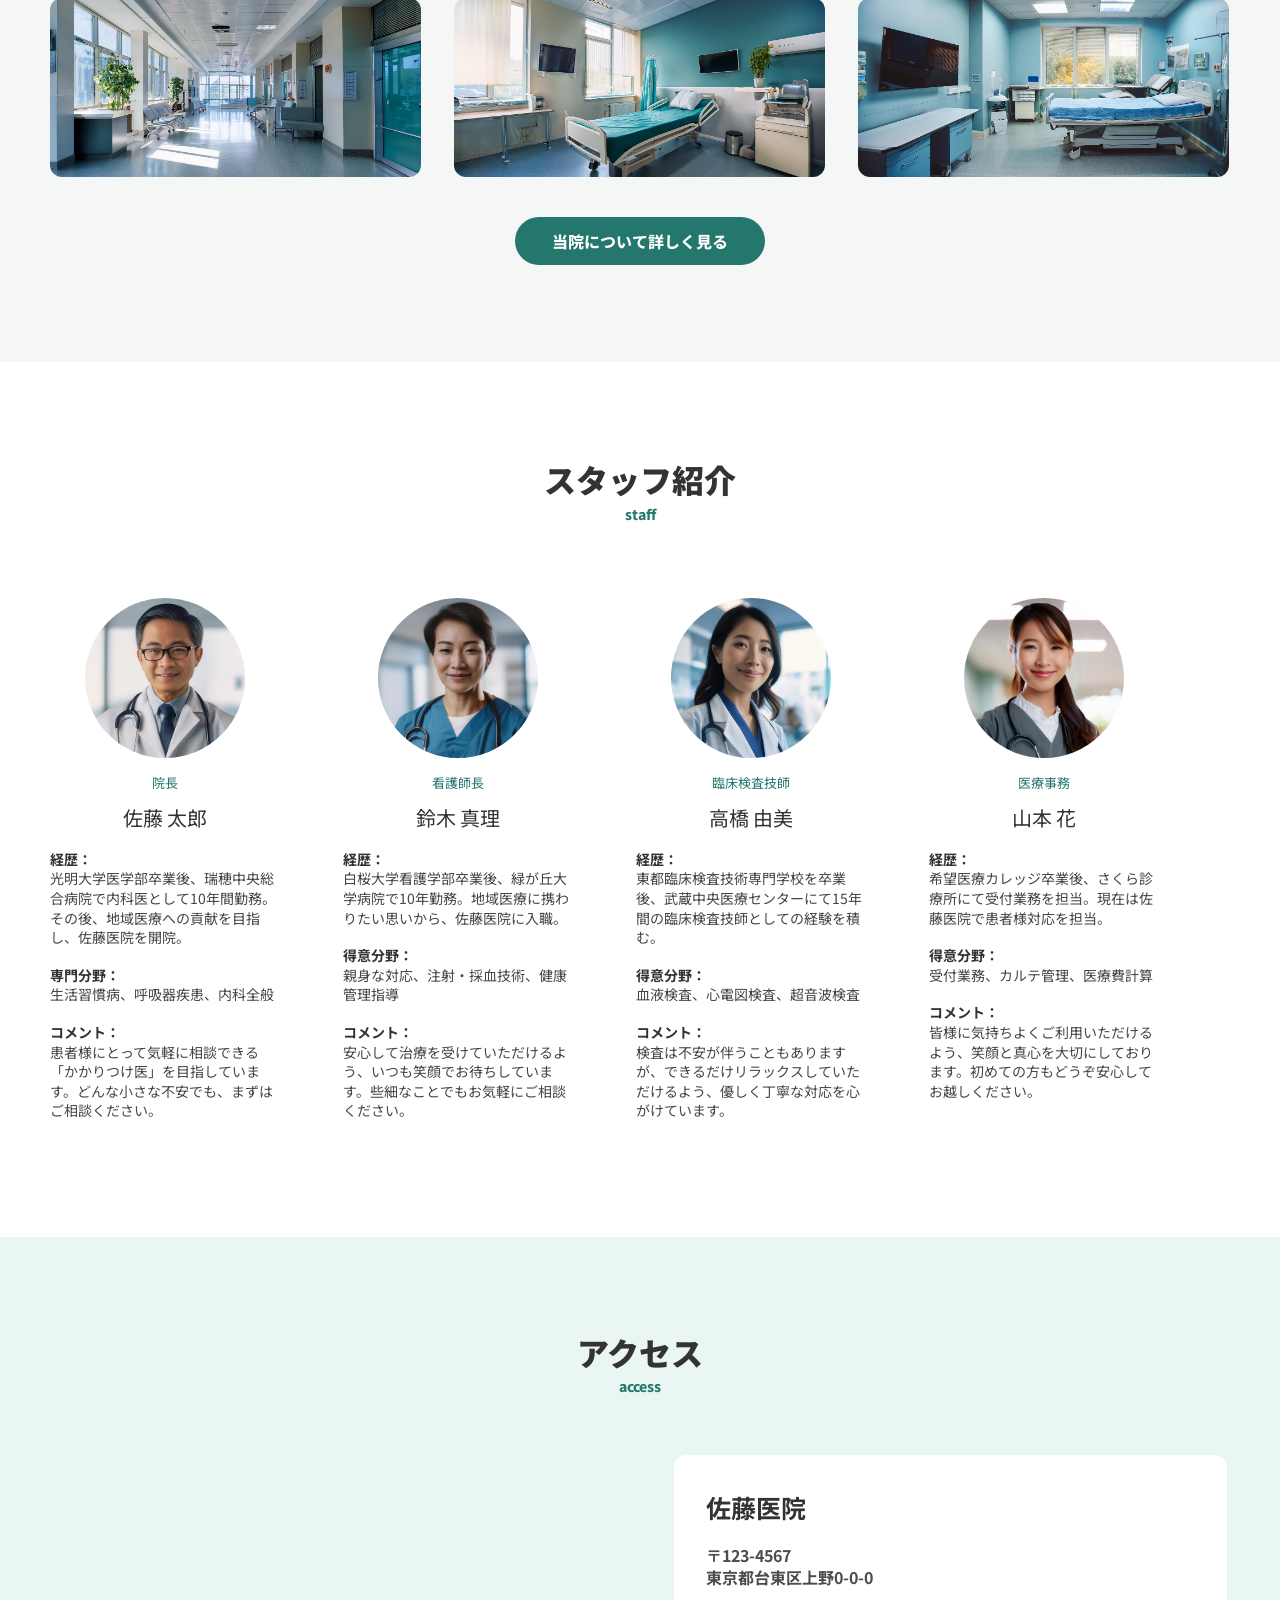
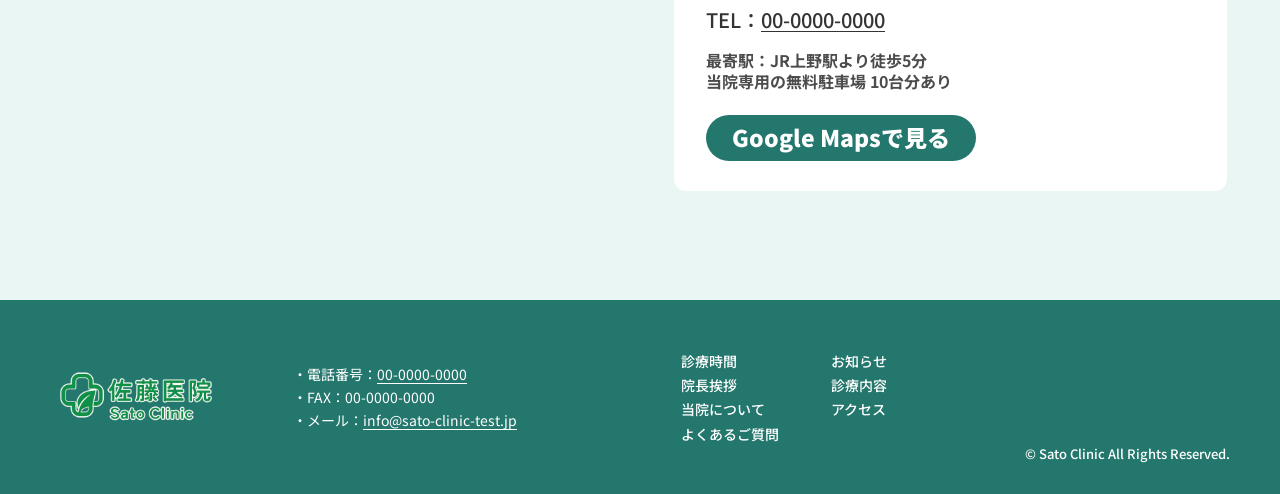
==== commit c7736125: "fix: フッターの連絡先情報をリンク化し、診療時間表のアクセシビリティを向上 feat: 新しい掲載原稿・制作要件チェックリストを追加 style: カラー変数を追加し、スタイルを調整" ====
--- a/index.html
+++ b/index.html
@@ -66,7 +66,12 @@
             <h2>診療時間</h2>
             <p>medical-hours</p>
           </div>
-          <div class="hours-table-scroll" tabindex="0" aria-label="診療時間表">
+          <div
+            class="hours-table-scroll"
+            tabindex="0"
+            aria-label="診療時間表"
+            aria-describedby="top-hours-legend"
+          >
           <table class="hours-table">
             <thead>
               <tr>
@@ -82,28 +87,29 @@
             </thead>
             <tbody>
               <tr>
-                <th scope="row">9:00 - 12:00</th>
-                <td>○</td>
-                <td>○</td>
-                <td>○</td>
-                <td>×</td>
-                <td>○</td>
-                <td>○</td>
-                <td>×</td>
+                <th scope="row">午前　9:00〜12:00</th>
+                <td>●</td>
+                <td>●</td>
+                <td>●</td>
+                <td>／</td>
+                <td>●</td>
+                <td>●</td>
+                <td>／</td>
               </tr>
               <tr>
-                <th scope="row">13:00 - 18:00</th>
-                <td>○</td>
-                <td>○</td>
-                <td>○</td>
-                <td>×</td>
-                <td>○</td>
-                <td>×</td>
-                <td>×</td>
+                <th scope="row">午後　13:00〜18:00</th>
+                <td>●</td>
+                <td>●</td>
+                <td>●</td>
+                <td>／</td>
+                <td>●</td>
+                <td>／</td>
+                <td>／</td>
               </tr>
             </tbody>
           </table>
           </div>
+          <p class="hours-legend" id="top-hours-legend">●＝診療　／＝休診</p>
           <div class="hours-note">
             <ul>
               <li>受付時間：午前　8:00〜11:00　／　午後　12:00〜17:00</li>
@@ -437,7 +443,9 @@
             <address class="access-card">
               <h3>佐藤医院</h3>
               <p>〒123-4567<br />東京都台東区上野0-0-0</p>
-              <p><strong>TEL：00-0000-0000</strong></p>
+              <p>
+                <strong>TEL：<a class="contact-link" href="tel:0000000000">00-0000-0000</a></strong>
+              </p>
               <p>
                 最寄駅：JR上野駅より徒歩5分<br />当院専用の無料駐車場 10台分あり
               </p>
@@ -461,9 +469,9 @@
         </div>
         <address class="footer-contact">
           <ul>
-            <li>電話番号：00-0000-0000</li>
+            <li>電話番号：<a href="tel:0000000000">00-0000-0000</a></li>
             <li>FAX：00-0000-0000</li>
-            <li>メール：info@sato-clinic-test.jp</li>
+            <li>メール：<a href="mailto:info@sato-clinic-test.jp">info@sato-clinic-test.jp</a></li>
           </ul>
         </address>
         <nav class="footer-nav" aria-label="フッターナビゲーション">
--- a/css/style.css
+++ b/css/style.css
@@ -52,7 +52,9 @@
 :root {
   --color-main: #2f8f83;
   --color-main-dark: #278478;
+  --color-main-text: #24776d;
   --color-accent: #46aac8;
+  --color-accent-text: #227795;
   --color-text: #333333;
   --color-muted: #656565;
   --color-line: #dce8e7;
@@ -110,7 +112,7 @@
 
 .section-heading p {
   margin-top: 8px;
-  color: var(--color-main);
+  color: var(--color-main-text);
   font-size: 14px;
   font-weight: 800;
   line-height: 1;
@@ -129,7 +131,7 @@
 .header-inner {
   display: flex;
   align-items: center;
-  width: var(--content-width);
+  width: min(var(--content-width), calc(100% - 48px));
   height: 100%;
   margin: 0 auto;
 }
@@ -173,7 +175,7 @@
   height: 48px;
   margin-left: auto;
   border-radius: 999px;
-  background: var(--color-main);
+  background: var(--color-main-text);
   color: #ffffff;
   font-size: 19px;
   font-weight: 900;
@@ -203,7 +205,7 @@
   position: absolute;
   top: 274px;
   left: 50%;
-  width: var(--content-width);
+  width: min(var(--content-width), calc(100% - 48px));
   transform: translateX(-50%);
 }
 
@@ -347,7 +349,7 @@
 }
 
 .news-list time {
-  color: var(--color-main);
+  color: var(--color-main-text);
   font-size: 14px;
   font-weight: 700;
 }
@@ -399,7 +401,7 @@
 
 .medical-lead {
   margin-top: 58px;
-  color: var(--color-accent);
+  color: var(--color-accent-text);
   font-size: 25px;
   font-weight: 900;
   line-height: 1.35;
@@ -563,7 +565,7 @@
 
 .staff-position {
   margin-top: 16px;
-  color: var(--color-main);
+  color: var(--color-main-text);
   font-size: 13px;
   font-weight: 400;
   text-align: center;
@@ -586,6 +588,7 @@
 }
 
 .hours-table-scroll {
+  overflow-x: auto;
   max-width: 100%;
 }
 
@@ -666,7 +669,7 @@
   height: 46px;
   margin-top: 22px;
   border-radius: 999px;
-  background: var(--color-main);
+  background: var(--color-main-text);
   color: #ffffff;
   font-size: 23px;
   font-weight: 900;
@@ -675,7 +678,7 @@
 
 /* フッター */
 .site-footer {
-  background: var(--color-main);
+  background: var(--color-main-text);
   color: #ffffff;
 }
 
@@ -690,7 +693,7 @@
 }
 
 .footer-logo img {
-  width: 175px;
+  width: min(175px, 100%);
   height: auto;
 }
 
@@ -708,6 +711,14 @@
 
 .footer-contact li::before {
   content: "・";
+}
+
+.footer-contact a,
+.contact-link,
+.access-contact .detail-list a:not(.primary-button) {
+  text-decoration: underline;
+  text-decoration-thickness: 1px;
+  text-underline-offset: 3px;
 }
 
 .footer-nav ul {
@@ -724,7 +735,7 @@
 .copyright {
   align-self: end;
   padding-bottom: 30px;
-  color: rgba(255, 255, 255, 0.78);
+  color: #ffffff;
   font-size: 13px;
   font-weight: 500;
   text-align: right;
@@ -760,12 +771,13 @@
 .global-nav a[aria-current="page"],
 .footer-nav a:hover,
 .news-list a:hover {
-  color: var(--color-main);
+  color: var(--color-main-text);
 }
 
 .site-footer .footer-nav a:hover {
   color: #ffffff;
-  opacity: 0.72;
+  text-decoration: underline;
+  text-underline-offset: 3px;
 }
 
 .header-contact:hover,
@@ -780,7 +792,7 @@
 a:focus-visible,
 button:focus-visible,
 .hours-table-scroll:focus-visible {
-  outline: 3px solid var(--color-accent);
+  outline: 3px solid var(--color-accent-text);
   outline-offset: 4px;
 }
 
@@ -803,7 +815,7 @@
   justify-content: center;
   padding: 10px 24px;
   border-radius: 999px;
-  background: var(--color-main);
+  background: var(--color-main-text);
   color: #ffffff;
   font-size: 16px;
   font-weight: 800;
@@ -834,7 +846,7 @@
 
 .page-hero p {
   margin-top: 8px;
-  color: var(--color-main);
+  color: var(--color-main-text);
   font-size: 14px;
   font-weight: 800;
 }
@@ -847,7 +859,7 @@
 
 .page-lead {
   margin-bottom: 52px;
-  color: var(--color-accent);
+  color: var(--color-accent-text);
   font-size: 22px;
   font-weight: 800;
   line-height: 1.6;
@@ -883,7 +895,7 @@
 
 .news-archive time,
 .news-article time {
-  color: var(--color-main);
+  color: var(--color-main-text);
   font-weight: 700;
 }
 
@@ -892,7 +904,7 @@
 }
 
 .news-archive a:hover {
-  color: var(--color-main);
+  color: var(--color-main-text);
 }
 
 .news-article h1 {
@@ -915,7 +927,7 @@
 }
 
 .page-back-link a {
-  color: var(--color-main);
+  color: var(--color-main-text);
   font-weight: 700;
 }
 
@@ -1115,7 +1127,7 @@
 
 .about-staff .staff-position {
   margin-top: 16px;
-  color: var(--color-main);
+  color: var(--color-main-text);
   font-size: 13px;
   line-height: 1.4;
   text-align: center;
@@ -1194,6 +1206,17 @@
     width: 100%;
   }
 
+  .photo-list img,
+  .news-image img,
+  .about-main-image img {
+    width: 100%;
+  }
+
+  .news-layout {
+    grid-template-columns: minmax(0, 0.8fr) minmax(0, 1.2fr);
+    gap: 40px;
+  }
+
   .medical-cards {
     grid-template-columns: repeat(2, minmax(0, 1fr));
     gap: 32px;
@@ -1235,46 +1258,25 @@
   }
 }
 
-@media (max-width: 820px) {
-  body {
-    font-size: 15px;
-  }
-
+@media (max-width: 1050px) {
   body.nav-open {
     overflow: hidden;
   }
 
-  .section-inner,
-  .section-inner-narrow,
-  .section-inner-message,
-  .page-content {
-    width: min(calc(100% - 32px), 560px);
-  }
-
-  .section-heading h2 {
-    font-size: 26px;
-  }
-
   .site-header,
   .subpage-header {
-    position: absolute;
-    height: 72px;
     background: rgba(255, 255, 255, 0.96);
     box-shadow: 0 1px 8px rgba(30, 70, 65, 0.08);
   }
 
   .header-inner {
     position: relative;
-    width: calc(100% - 32px);
+    width: calc(100% - 48px);
   }
 
   .site-logo {
-    width: 112px;
+    width: 143px;
     margin-right: 0;
-  }
-
-  .site-logo img {
-    width: 112px;
   }
 
   .nav-toggle {
@@ -1315,9 +1317,9 @@
   .global-nav {
     position: absolute;
     z-index: 20;
-    top: 72px;
-    right: -16px;
-    left: -16px;
+    top: 88px;
+    right: -24px;
+    left: -24px;
     visibility: hidden;
     padding: 18px 24px 26px;
     background: #ffffff;
@@ -1352,6 +1354,58 @@
     height: 38px;
     margin-left: auto;
     font-size: 13px;
+  }
+
+  .footer-inner {
+    grid-template-columns: 150px 1fr 1fr;
+    height: auto;
+    padding: 32px 0;
+  }
+
+  .copyright {
+    grid-column: 1 / -1;
+    padding-bottom: 0;
+  }
+}
+
+@media (max-width: 820px) {
+  body {
+    font-size: 15px;
+  }
+
+  .section-inner,
+  .section-inner-narrow,
+  .section-inner-message,
+  .page-content {
+    width: min(calc(100% - 32px), 560px);
+  }
+
+  .section-heading h2 {
+    font-size: 26px;
+  }
+
+  .site-header,
+  .subpage-header {
+    position: absolute;
+    height: 72px;
+  }
+
+  .header-inner {
+    width: calc(100% - 32px);
+  }
+
+  .site-logo {
+    width: 112px;
+  }
+
+  .site-logo img {
+    width: 112px;
+  }
+
+  .global-nav {
+    top: 72px;
+    right: -16px;
+    left: -16px;
   }
 
   .hero {
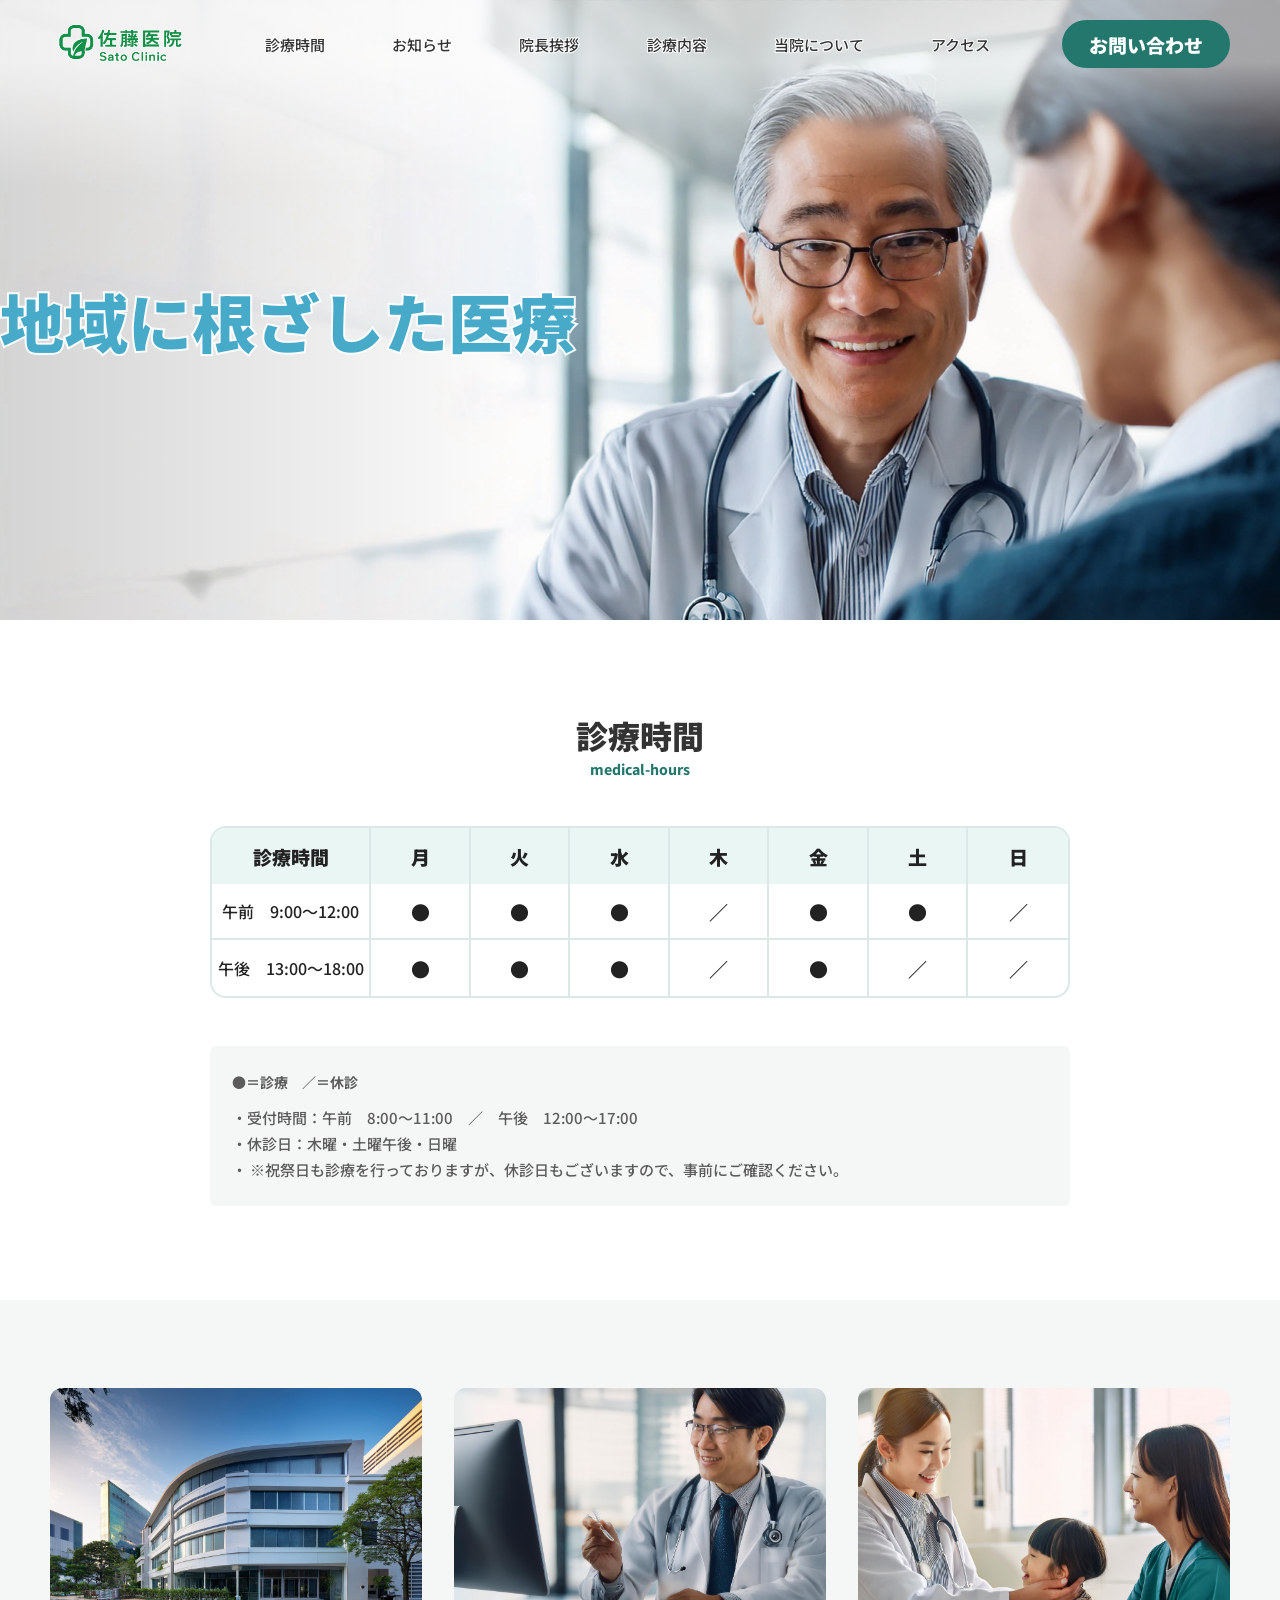
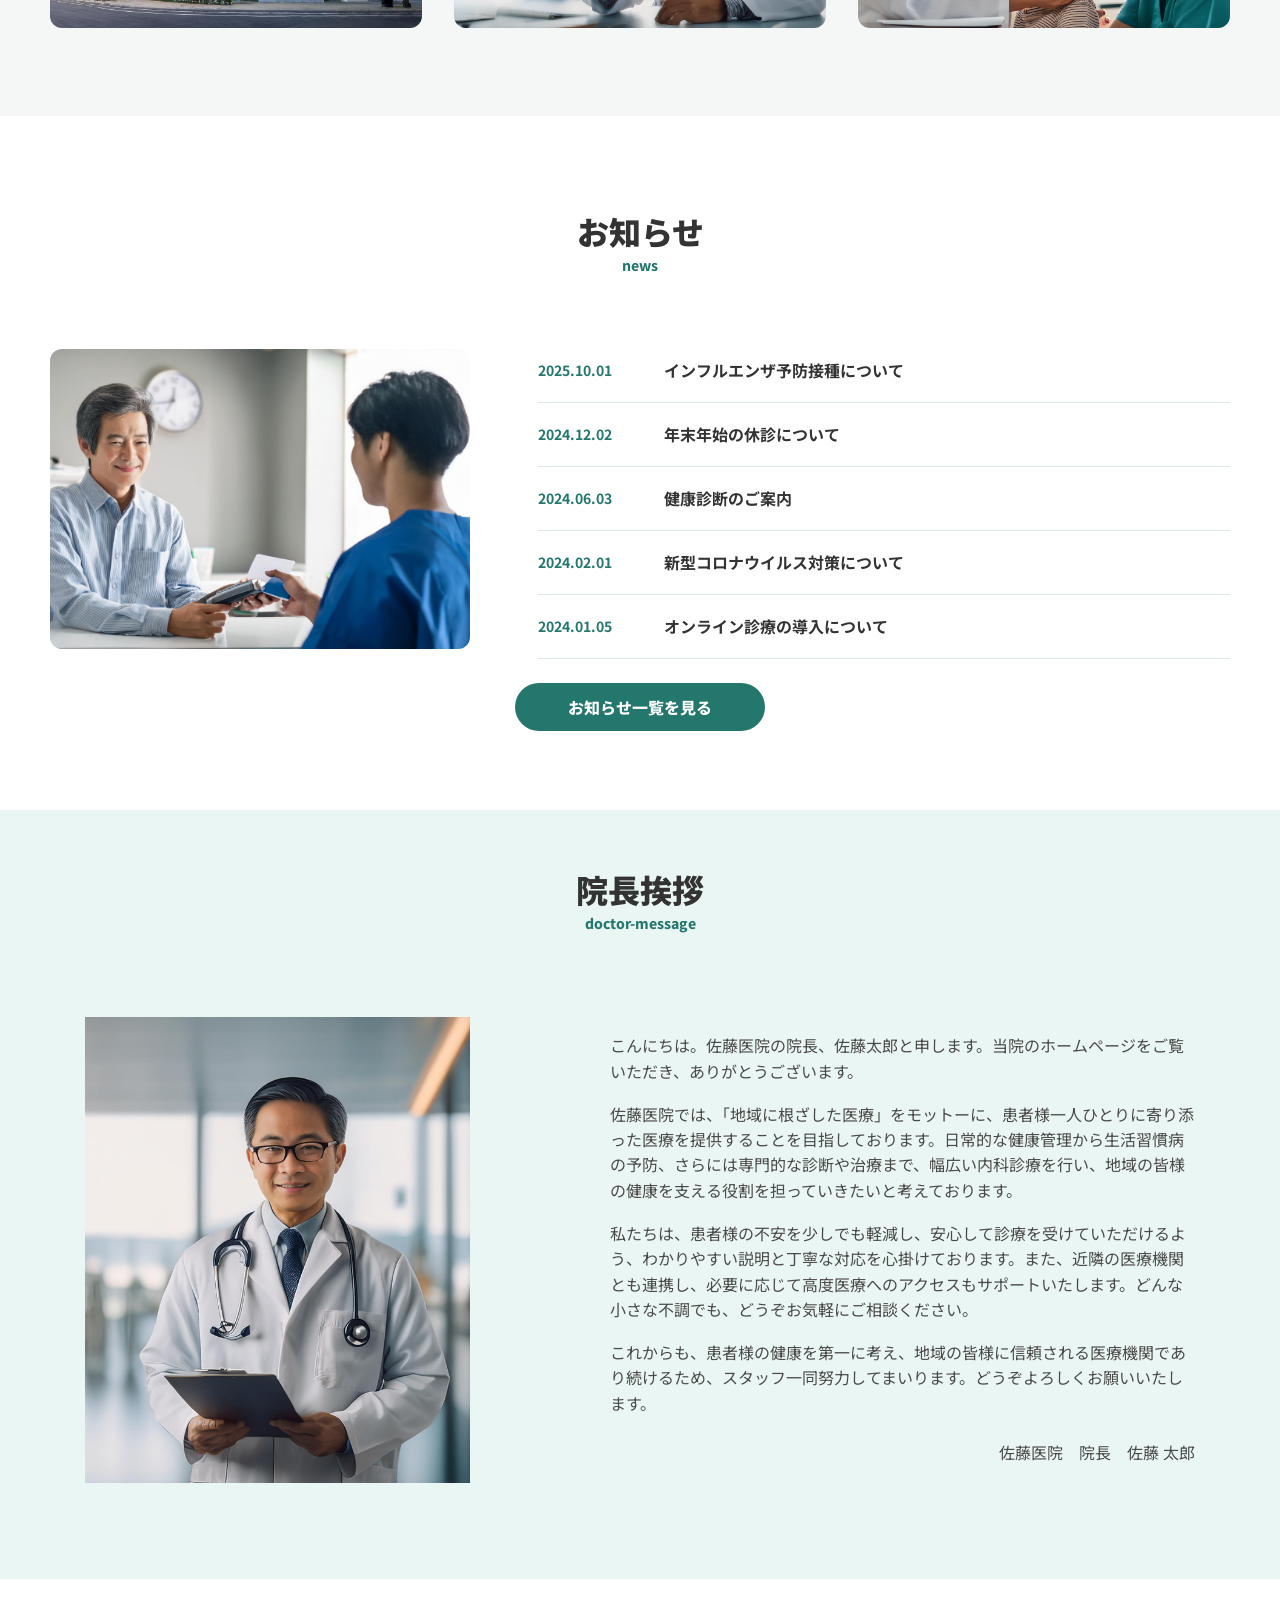
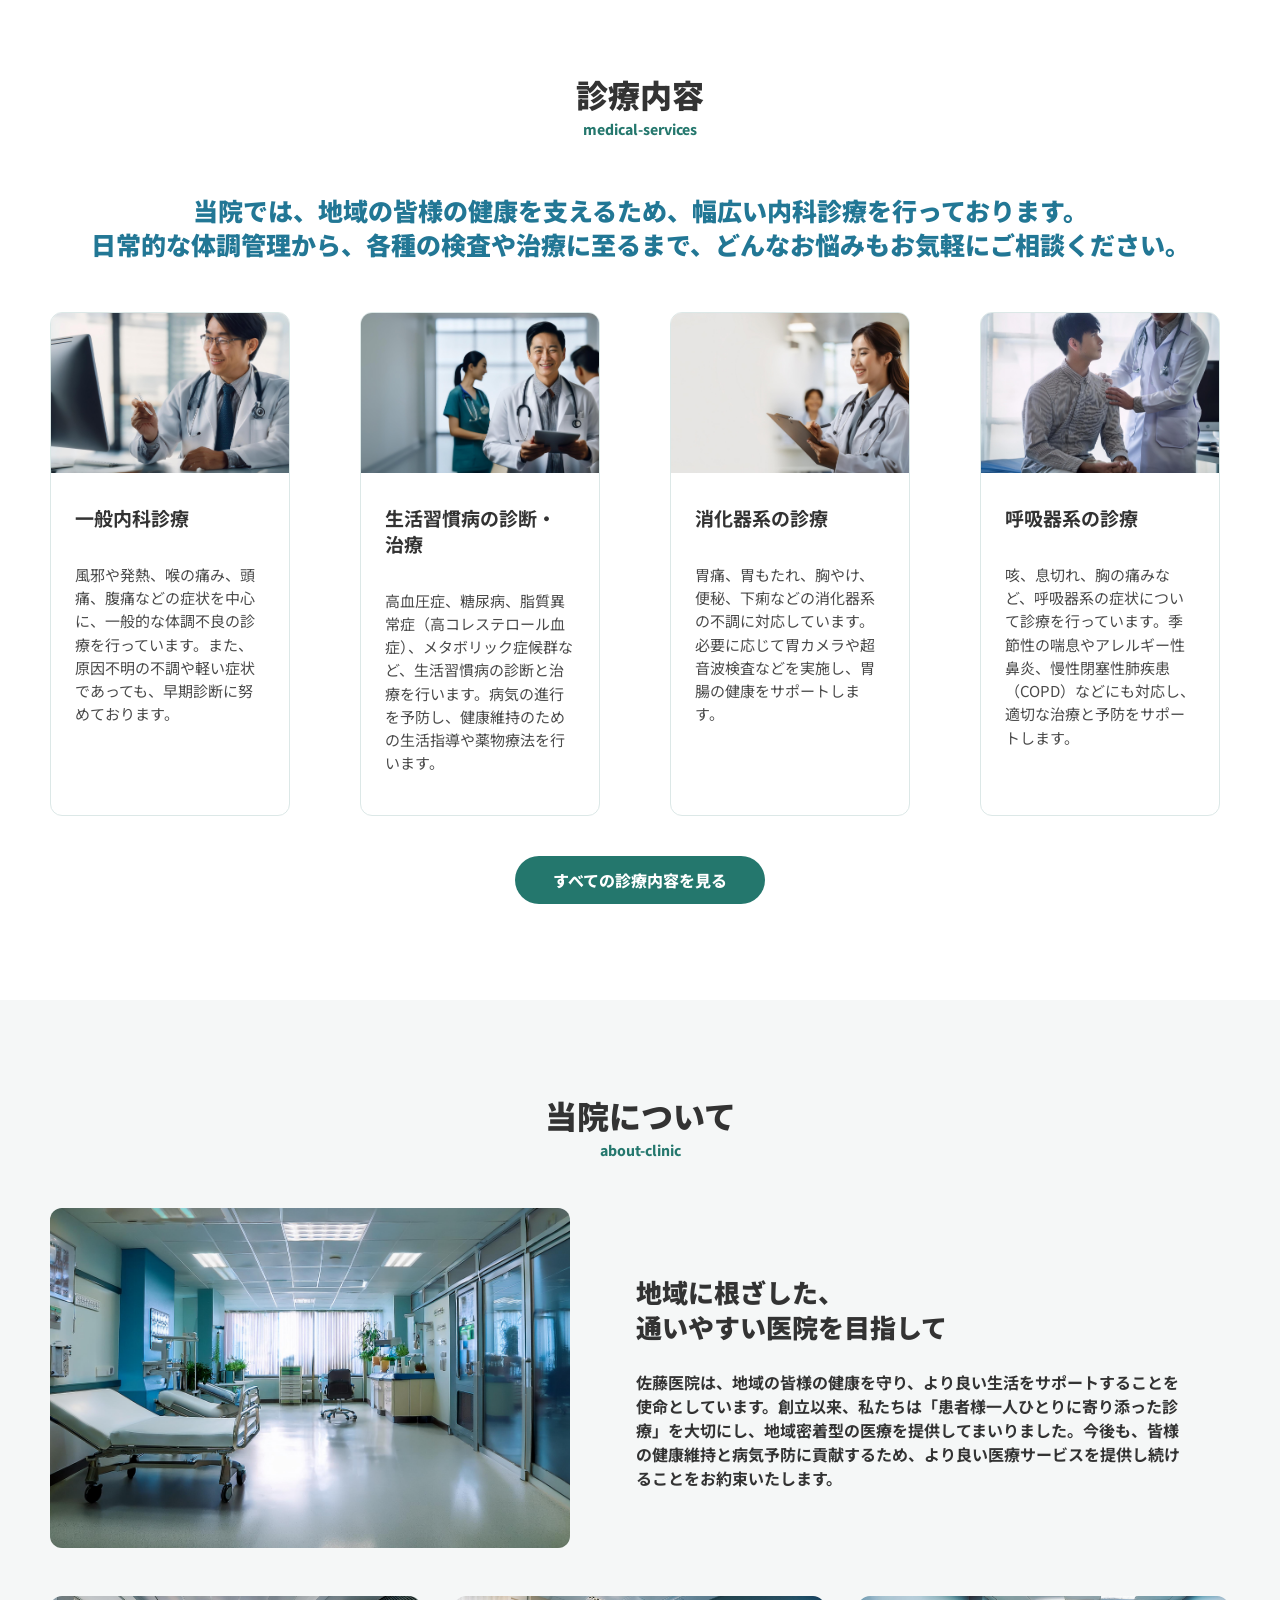
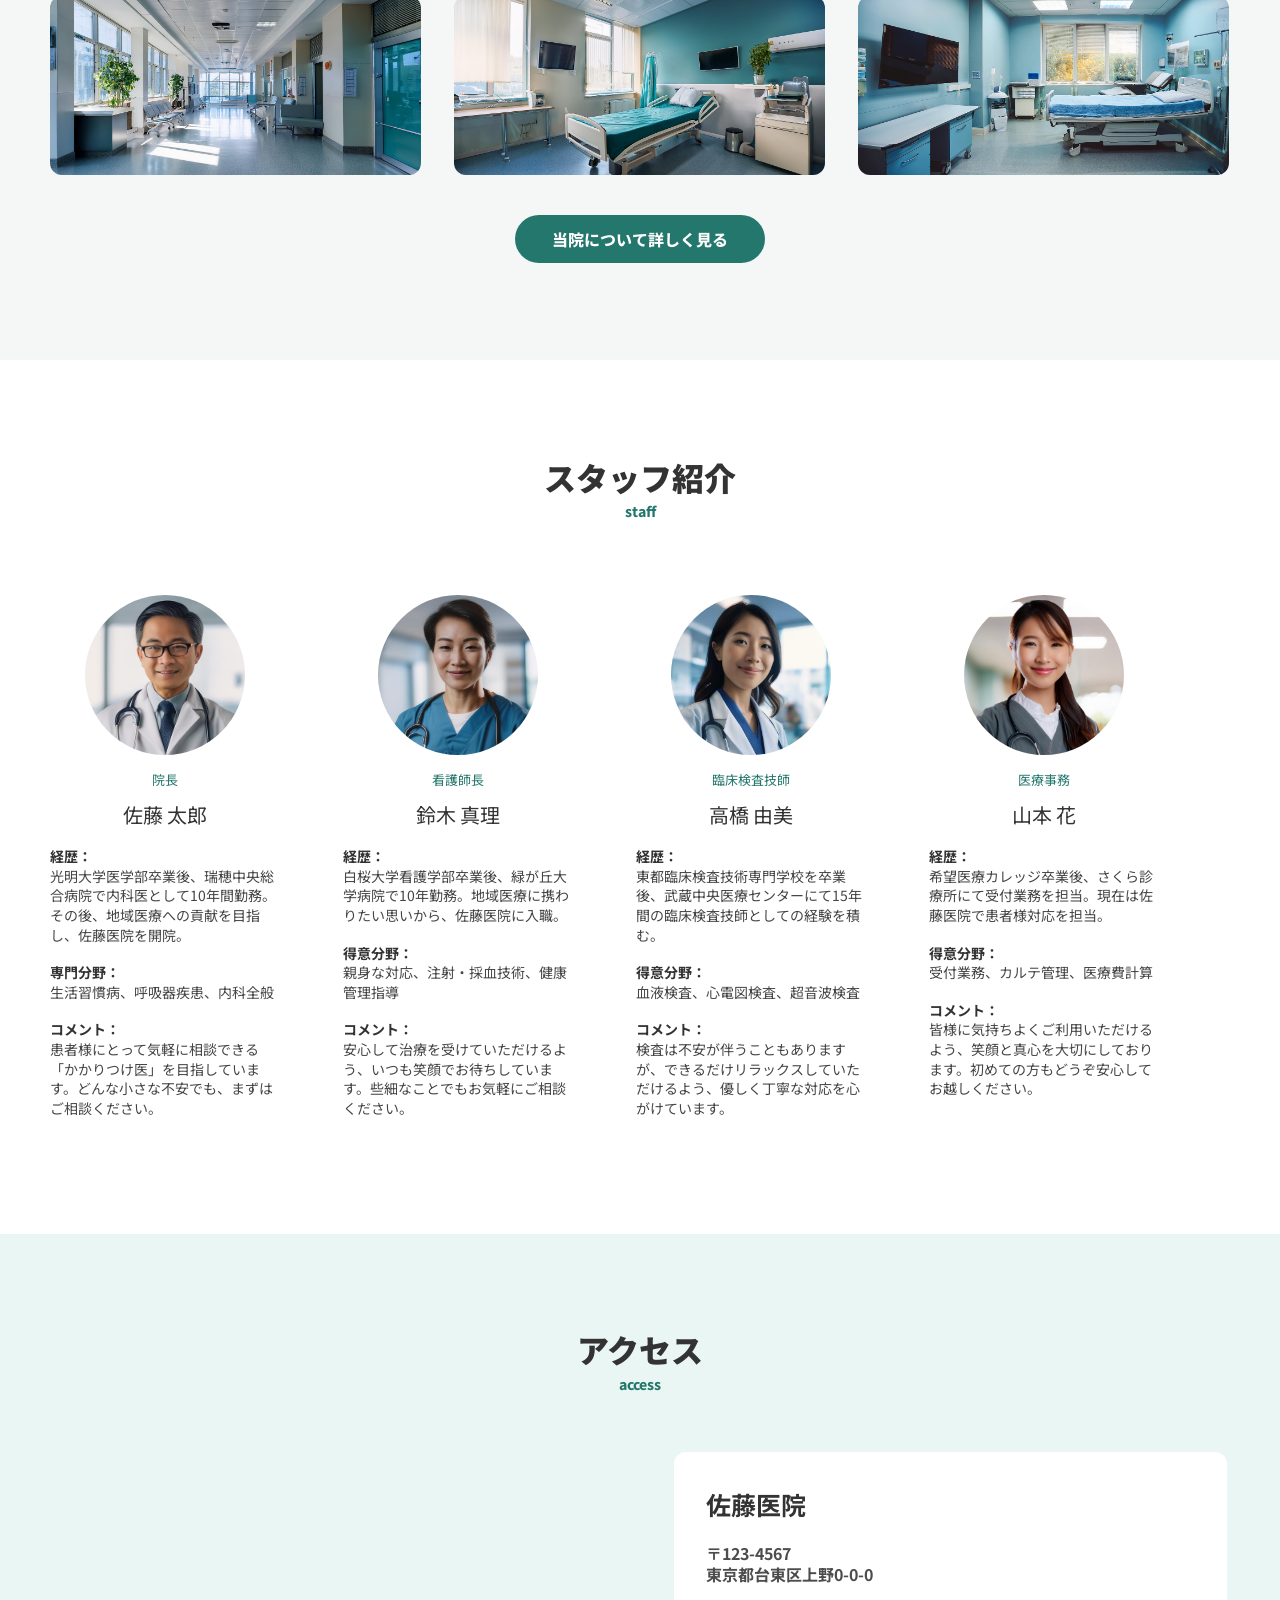
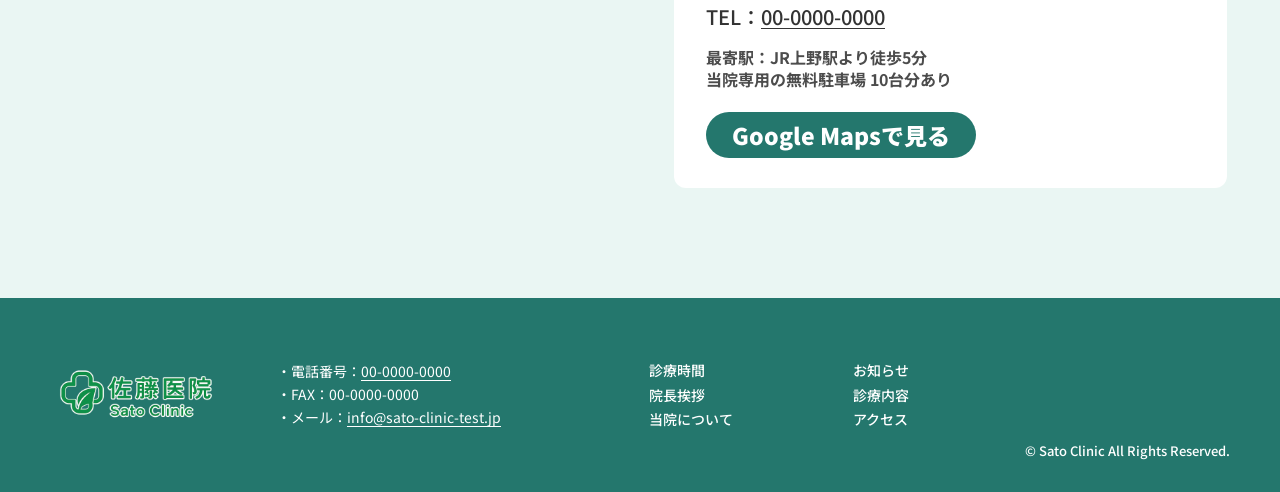
==== commit 27f7272e: "fix: お問い合わせリンクをFAQページに変更し、ナビゲーションの整合性を向上" ====
--- a/index.html
+++ b/index.html
@@ -36,16 +36,15 @@
           aria-label="グローバルナビゲーション"
         >
           <ul>
-            <li><a href="#hours">診療時間</a></li>
-            <li><a href="#news">お知らせ</a></li>
-            <li><a href="#message">院長挨拶</a></li>
-            <li><a href="#medical">診療内容</a></li>
-            <li><a href="#about">当院について</a></li>
-            <li><a href="#access">アクセス</a></li>
-            <li><a href="./faq.html">よくあるご質問</a></li>
+            <li><a href="./index.html#hours">診療時間</a></li>
+            <li><a href="./news.html">お知らせ</a></li>
+            <li><a href="./index.html#message">院長挨拶</a></li>
+            <li><a href="./medical.html">診療内容</a></li>
+            <li><a href="./about.html">当院について</a></li>
+            <li><a href="./access.html">アクセス</a></li>
           </ul>
         </nav>
-        <a class="header-contact" href="mailto:info@sato-clinic-test.jp"
+        <a class="header-contact" href="./faq.html"
           >お問い合わせ</a
         >
       </div>
@@ -109,8 +108,8 @@
             </tbody>
           </table>
           </div>
-          <p class="hours-legend" id="top-hours-legend">●＝診療　／＝休診</p>
           <div class="hours-note">
+            <p class="hours-legend" id="top-hours-legend">●＝診療　／＝休診</p>
             <ul>
               <li>受付時間：午前　8:00〜11:00　／　午後　12:00〜17:00</li>
               <li>休診日：木曜・土曜午後・日曜</li>
@@ -482,7 +481,6 @@
             <li><a href="#medical">診療内容</a></li>
             <li><a href="#about">当院について</a></li>
             <li><a href="#access">アクセス</a></li>
-            <li><a href="./faq.html">よくあるご質問</a></li>
           </ul>
         </nav>
         <p class="copyright">&copy; Sato Clinic All Rights Reserved.</p>
--- a/css/style.css
+++ b/css/style.css
@@ -138,8 +138,9 @@
 
 .site-logo {
   display: block;
+  flex: 0 0 143px;
   width: 143px;
-  margin-right: 140px;
+  margin-right: 72px;
 }
 
 .site-logo img {
@@ -147,9 +148,15 @@
   height: auto;
 }
 
+.global-nav {
+  flex: 1;
+  min-width: 0;
+}
+
 .global-nav ul {
   display: flex;
   align-items: center;
+  justify-content: space-between;
   gap: 24px;
 }
 
@@ -169,11 +176,12 @@
 
 .header-contact {
   display: inline-flex;
+  flex: 0 0 168px;
   align-items: center;
   justify-content: center;
   width: 168px;
   height: 48px;
-  margin-left: auto;
+  margin-left: 72px;
   border-radius: 999px;
   background: var(--color-main-text);
   color: #ffffff;
@@ -684,8 +692,8 @@
 
 .footer-inner {
   display: grid;
-  grid-template-columns: 175px 320px 210px 1fr;
-  gap: 68px;
+  grid-template-columns: 175px 320px 260px 1fr;
+  gap: 52px;
   align-items: center;
   width: min(var(--content-width), calc(100% - 48px));
   height: 194px;
@@ -723,13 +731,18 @@
 
 .footer-nav ul {
   display: grid;
-  grid-template-columns: repeat(2, auto);
-  column-gap: 48px;
+  grid-template-columns: repeat(2, max-content);
+  justify-content: space-between;
+  column-gap: 32px;
   row-gap: 2px;
   color: #ffffff;
   font-size: 14px;
   font-weight: 500;
   line-height: 1.6;
+}
+
+.footer-nav a {
+  white-space: nowrap;
 }
 
 .copyright {
@@ -1114,6 +1127,12 @@
   font-size: 14px;
 }
 
+.hours-note .hours-legend {
+  margin: 0 0 10px;
+  color: inherit;
+  font-weight: 700;
+}
+
 .access-contact .detail-list {
   display: inline-block;
   text-align: left;
@@ -1175,9 +1194,18 @@
   text-align: center;
 }
 
+.faq-contact {
+  margin-top: 24px;
+  text-align: center;
+}
+
+.faq-contact-phone {
+  display: none;
+}
+
 @media (max-width: 1199px) {
   .site-logo {
-    margin-right: 48px;
+    margin-right: 40px;
   }
 
   .global-nav ul {
@@ -1189,7 +1217,9 @@
   }
 
   .header-contact {
+    flex-basis: 145px;
     width: 145px;
+    margin-left: 40px;
     font-size: 16px;
   }
 
@@ -1253,7 +1283,7 @@
 
   .footer-inner {
     width: min(var(--content-width), calc(100% - 48px));
-    grid-template-columns: 150px 260px 180px 1fr;
+    grid-template-columns: 150px 260px 230px 1fr;
     gap: 32px;
   }
 }
@@ -1337,6 +1367,7 @@
 
   .global-nav ul {
     display: grid;
+    justify-content: stretch;
     gap: 0;
   }
 
@@ -1350,6 +1381,7 @@
 
   .header-contact {
     order: 2;
+    flex-basis: 108px;
     width: 108px;
     height: 38px;
     margin-left: auto;
@@ -1384,6 +1416,14 @@
     font-size: 26px;
   }
 
+  .faq-contact-mail {
+    display: none;
+  }
+
+  .faq-contact-phone {
+    display: inline-flex;
+  }
+
   .site-header,
   .subpage-header {
     position: absolute;
@@ -1395,6 +1435,7 @@
   }
 
   .site-logo {
+    flex-basis: 112px;
     width: 112px;
   }
 
@@ -1627,6 +1668,7 @@
 
   .footer-nav ul {
     grid-template-columns: repeat(2, 1fr);
+    justify-content: stretch;
     gap: 8px 24px;
   }
 
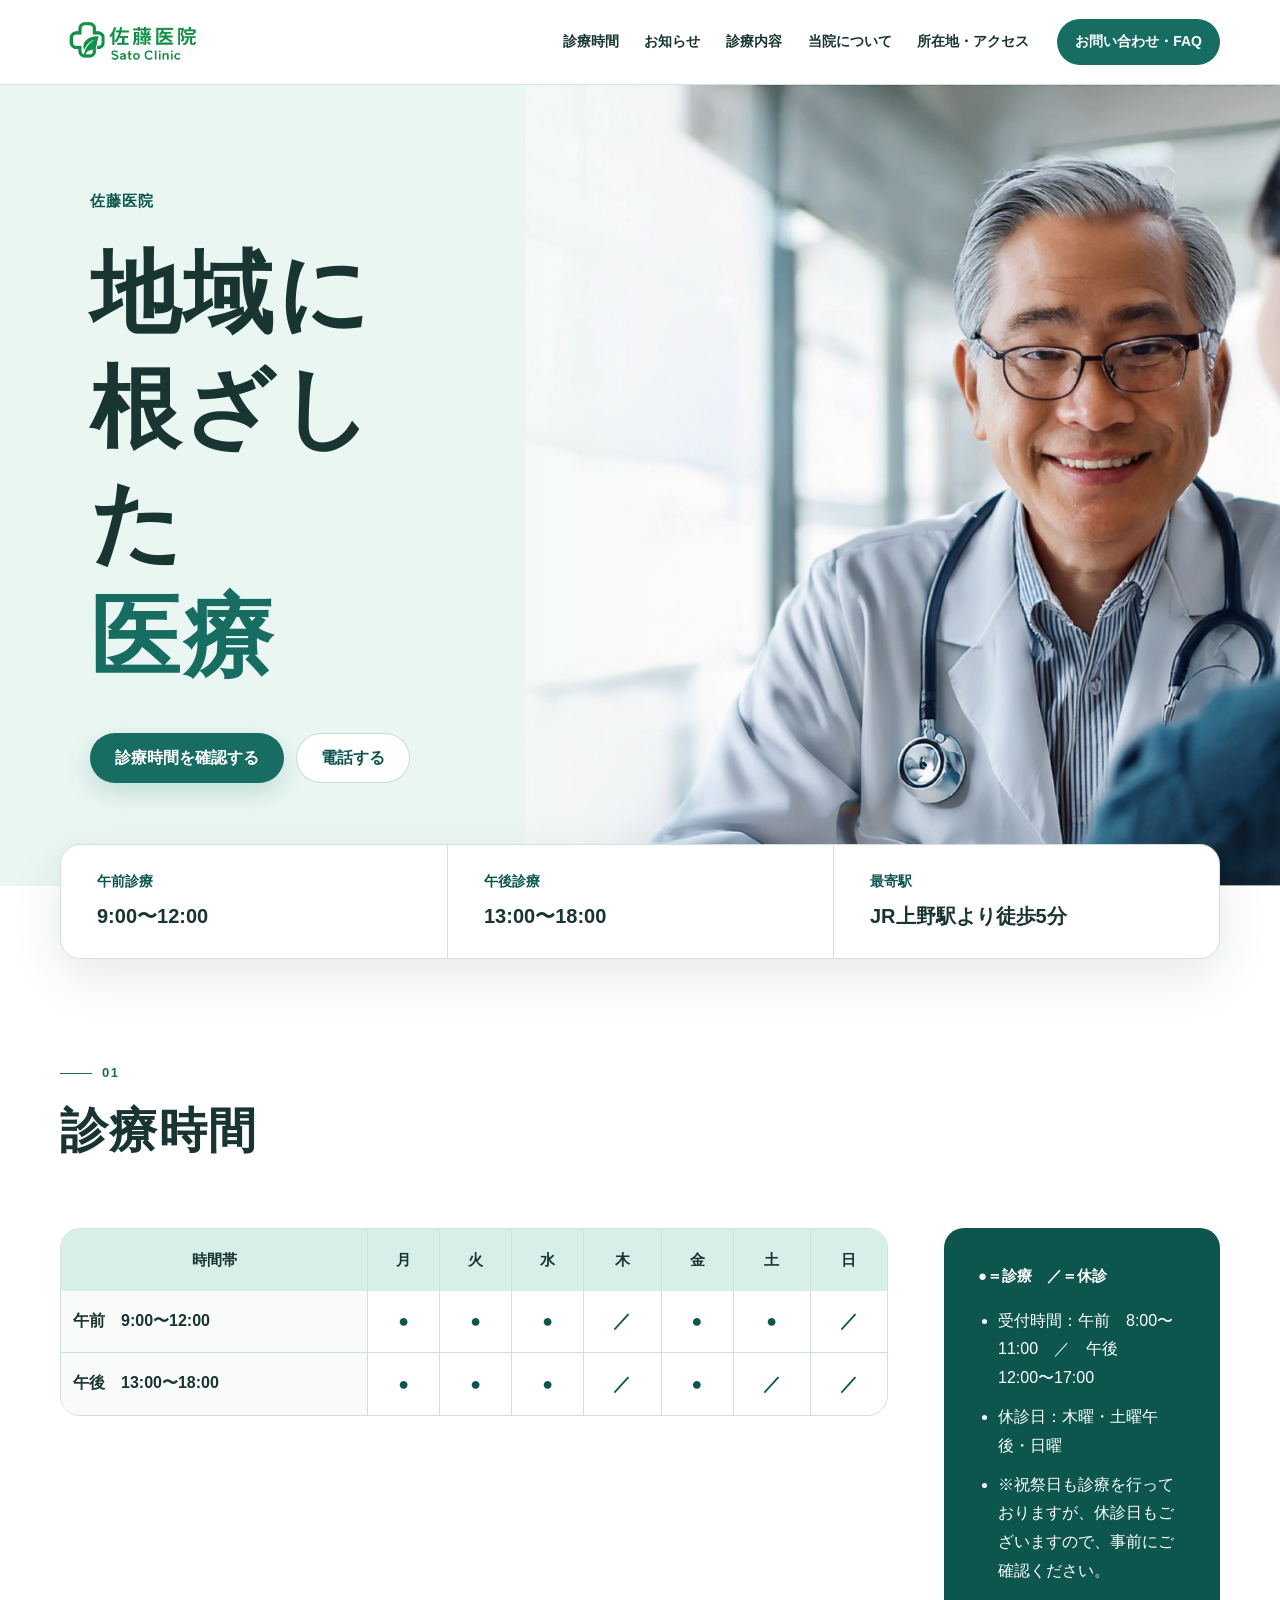
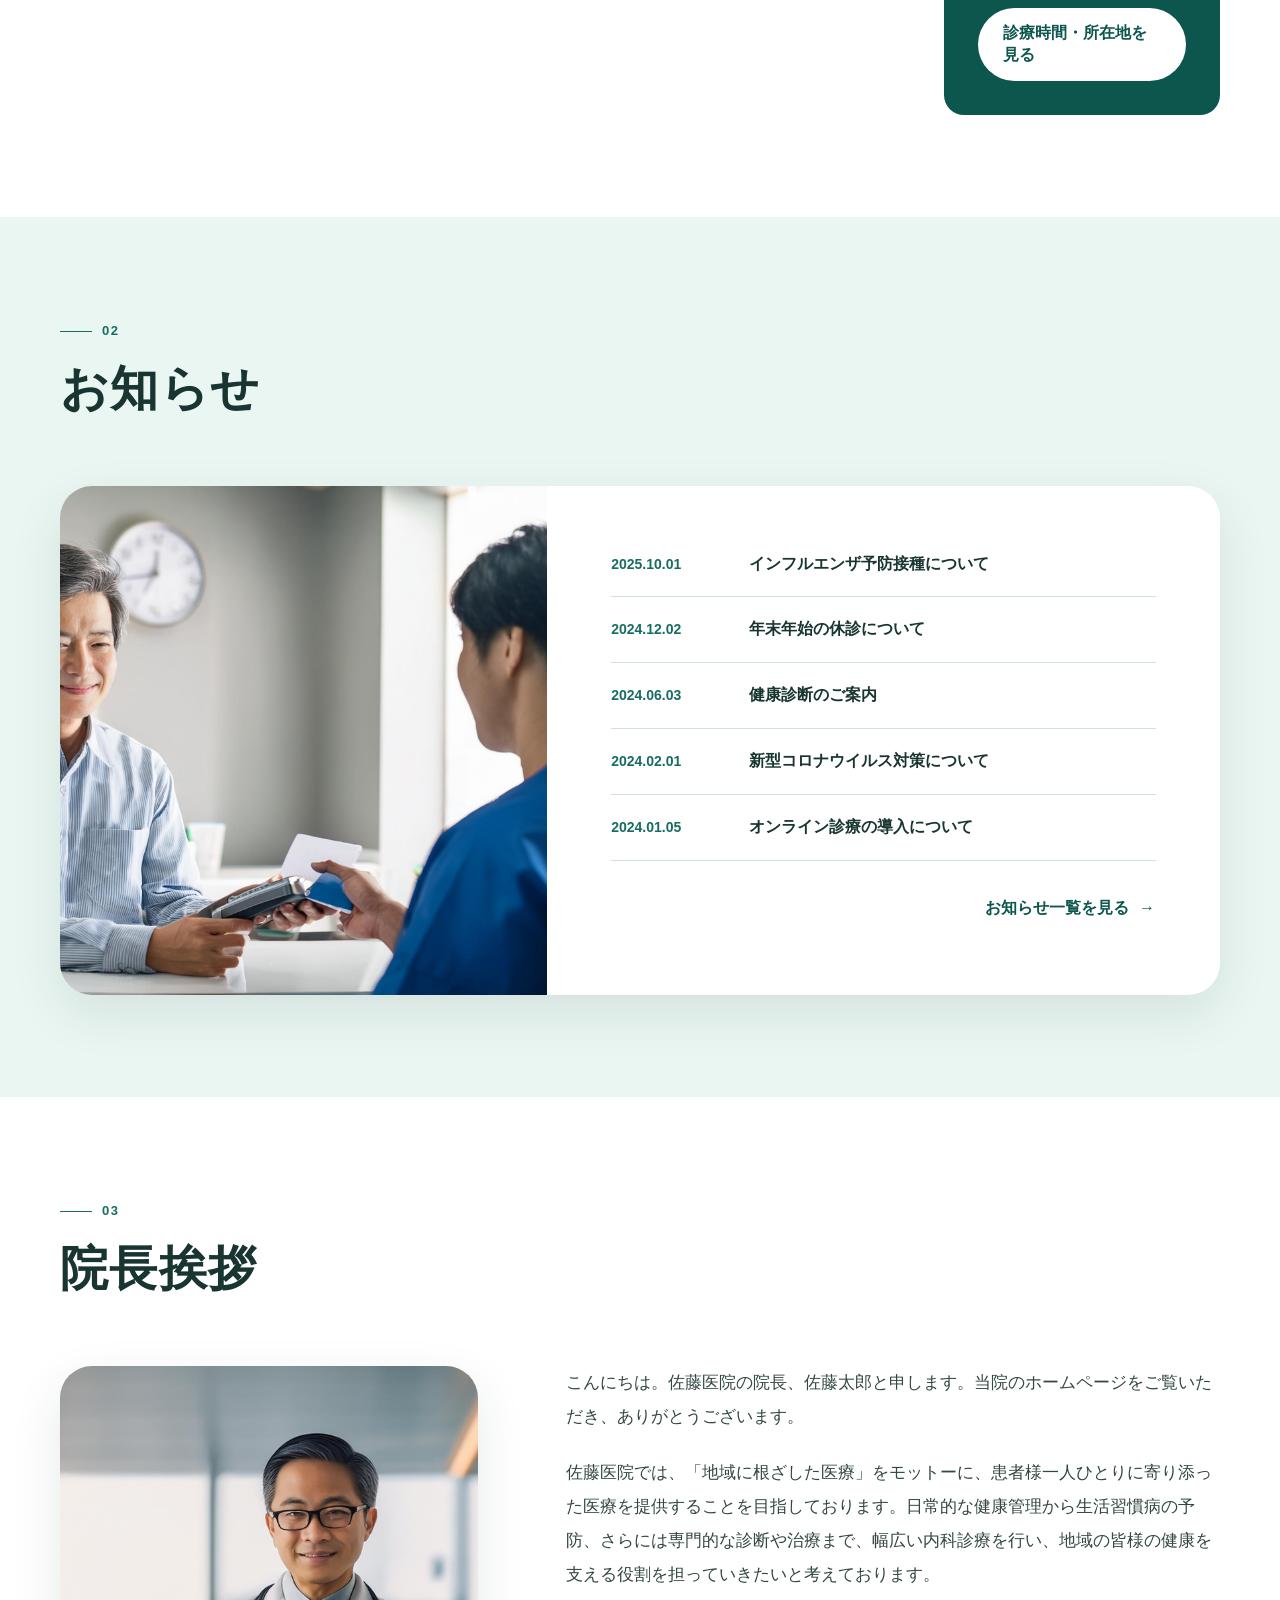
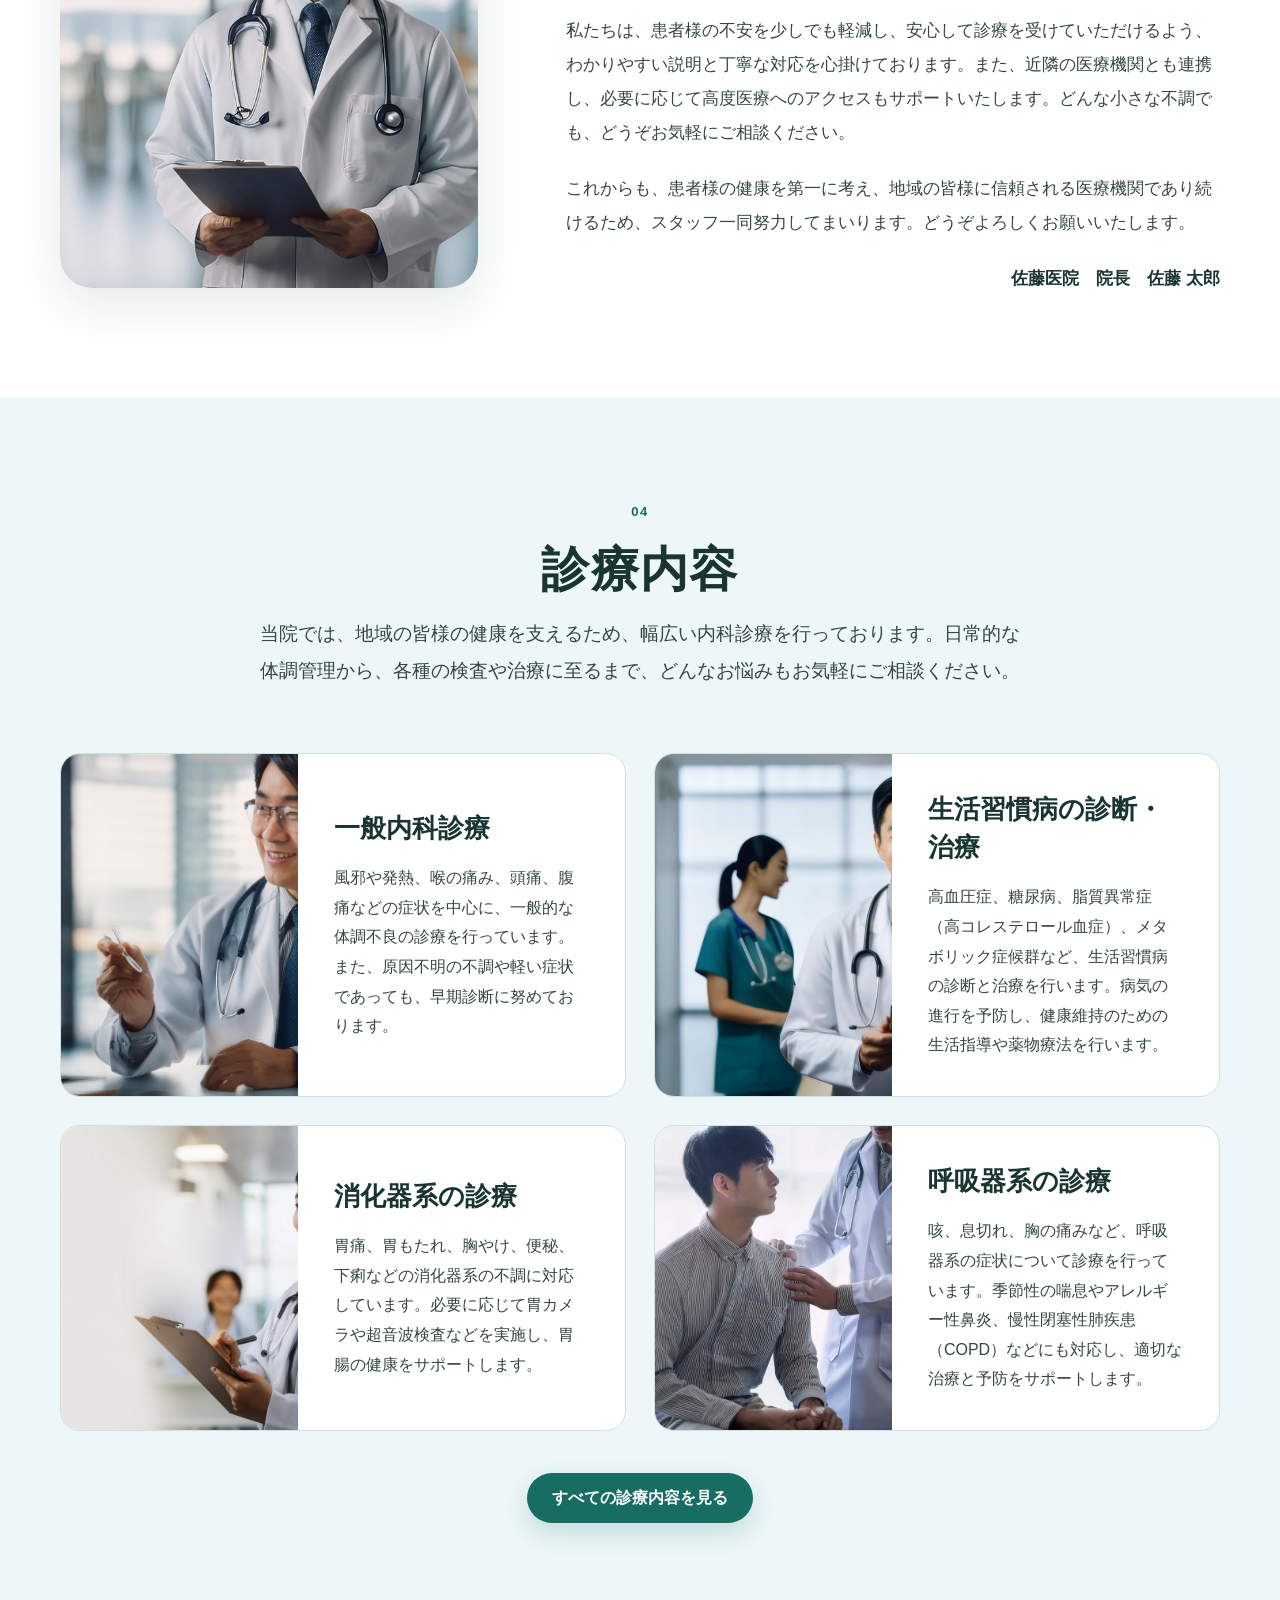
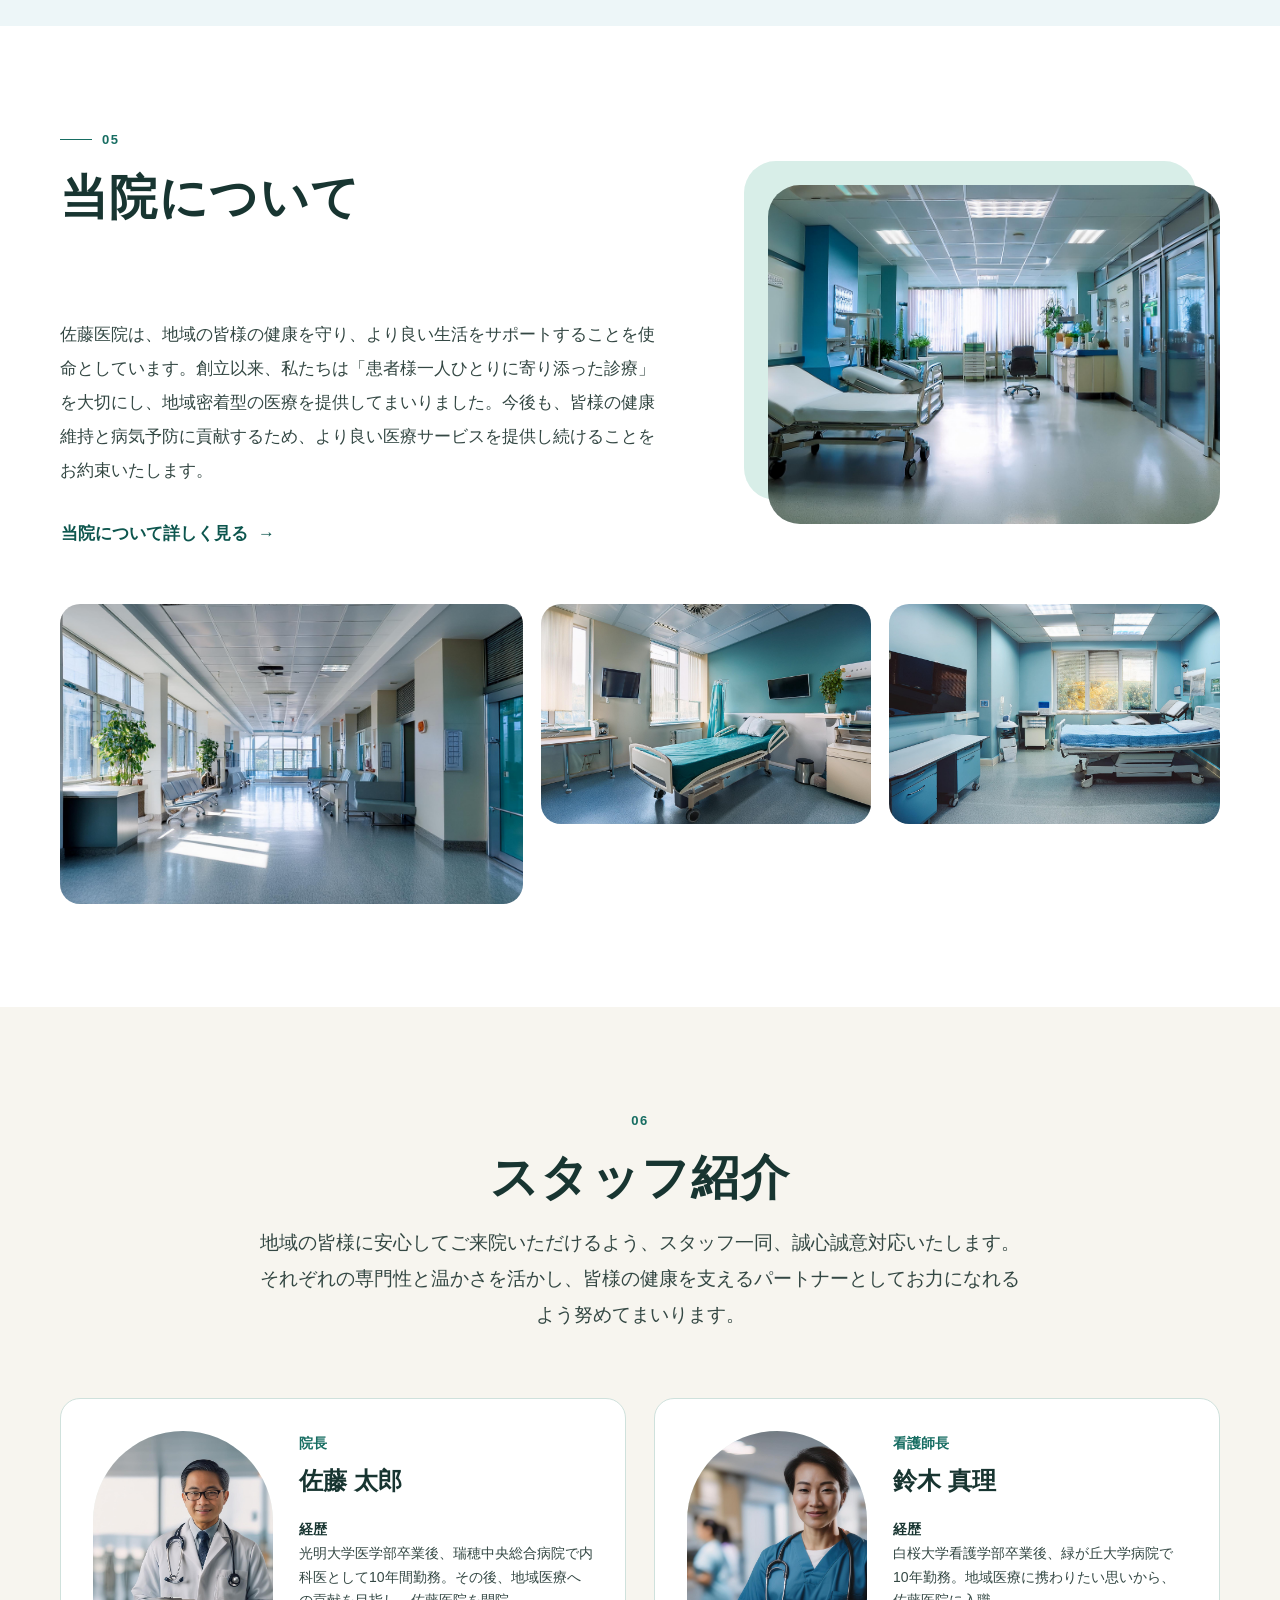
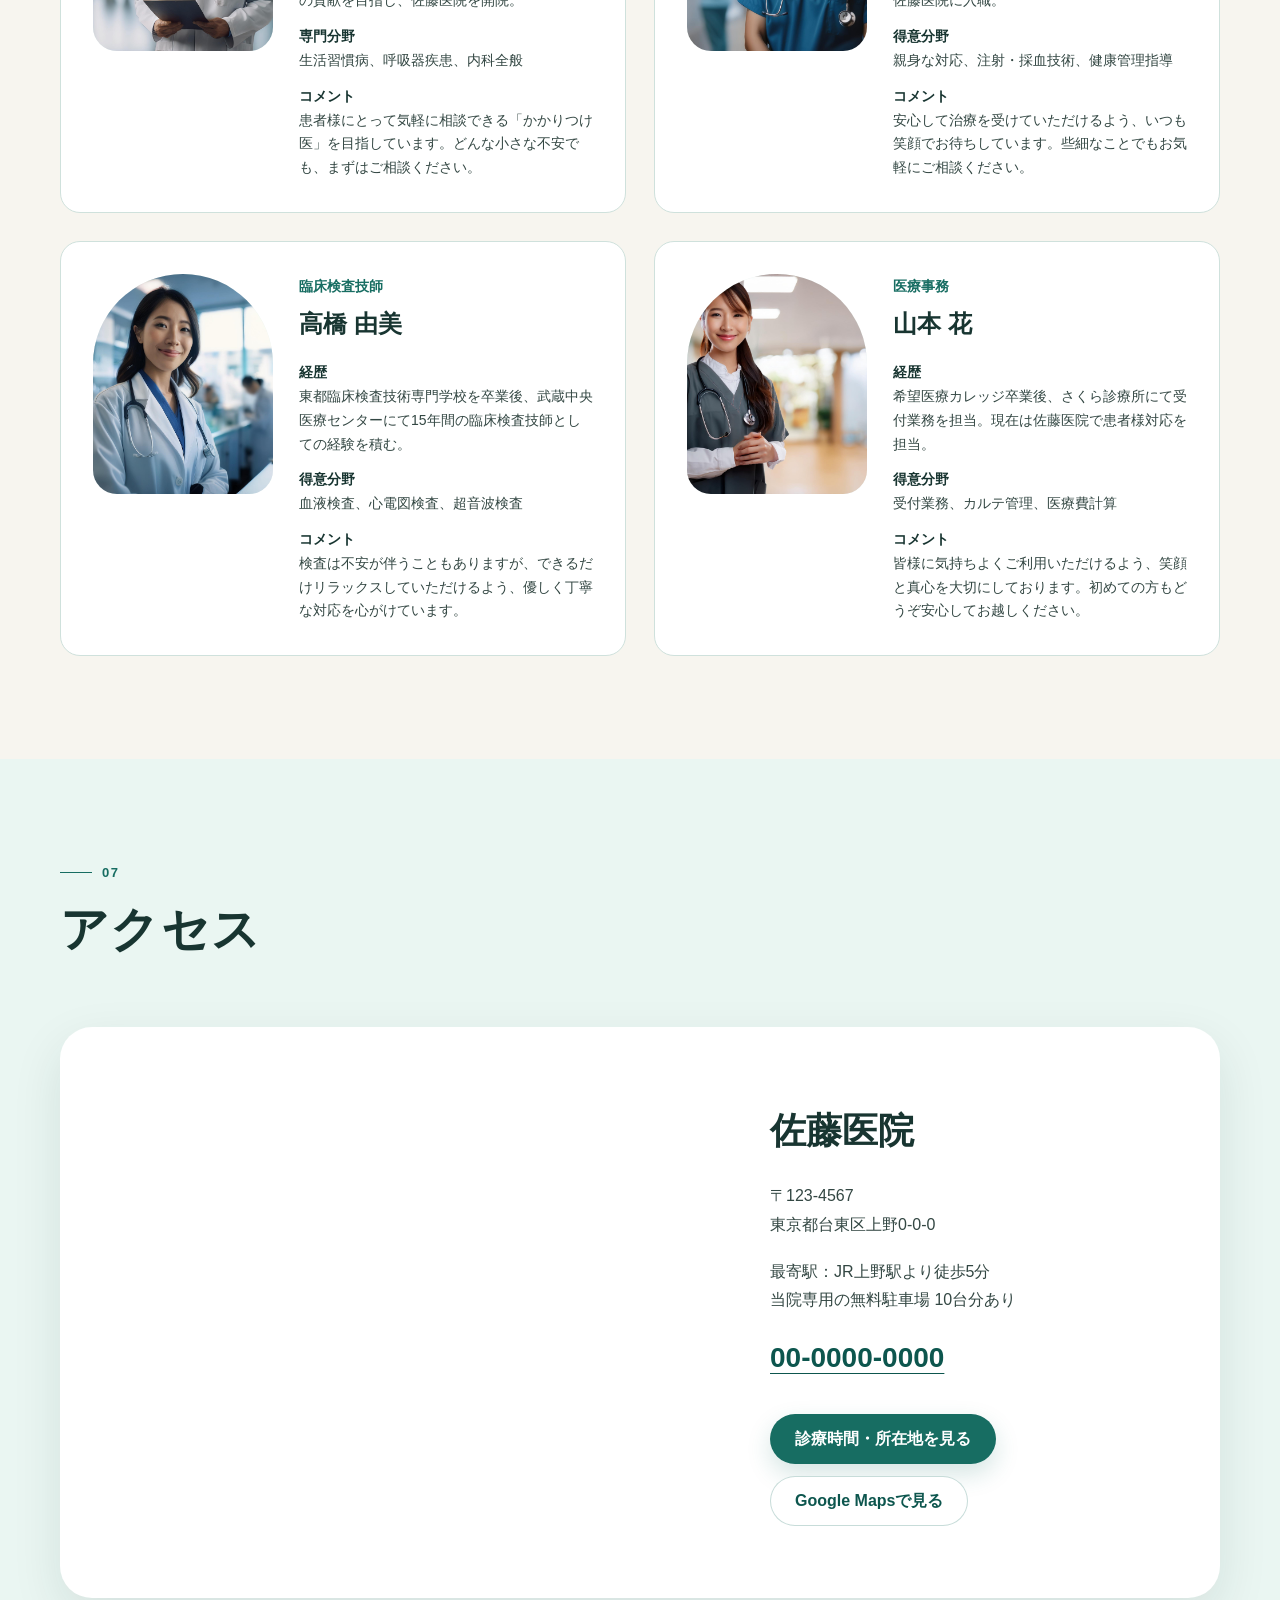
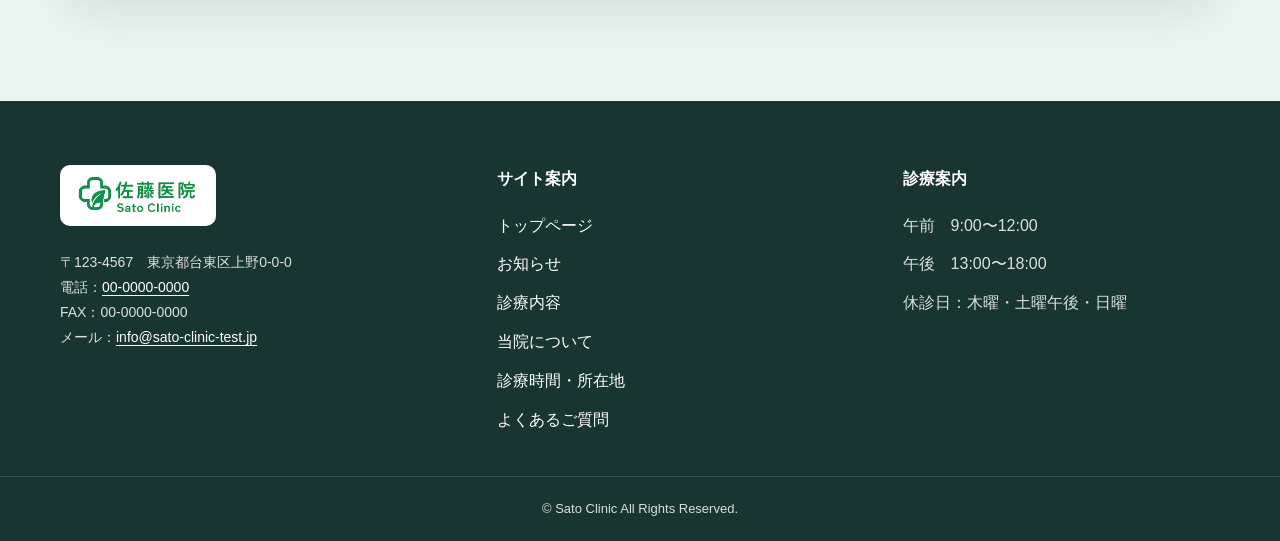
==== commit 9602ee9e: "Refactor navigation and news display logic; update medical and news pages for improved accessibility" ====
--- a/index.html
+++ b/index.html
@@ -3,458 +3,236 @@
   <head>
     <meta charset="UTF-8" />
     <meta name="viewport" content="width=device-width, initial-scale=1.0" />
-    <meta
-      name="description"
-      content="佐藤医院は、東京都台東区上野の地域に根ざした内科医院です。診療時間、お知らせ、診療内容、アクセスをご案内します。"
-    />
-    <title>佐藤医院 | Sato Clinic</title>
+    <meta name="description" content="佐藤医院は東京都台東区上野の内科医院です。診療時間、診療内容、お知らせ、アクセスをご案内します。" />
+    <title>佐藤医院 | 地域に根ざした医療</title>
+    <link rel="icon" href="./img/Logo/logo.png" />
     <link rel="stylesheet" href="./css/style.css" />
   </head>
   <body>
     <a class="skip-link" href="#main-content">本文へ移動</a>
     <header class="site-header">
       <div class="header-inner">
-        <a
-          class="site-logo"
-          href="./index.html"
-          aria-label="佐藤医院 トップページ"
-        >
+        <a class="site-logo" href="./index.html" aria-label="佐藤医院 トップページ">
           <img src="./img/Logo/logo.png" alt="佐藤医院 Sato Clinic" />
         </a>
-        <button
-          class="nav-toggle"
-          type="button"
-          aria-expanded="false"
-          aria-controls="global-nav"
-          aria-label="メニューを開く"
-        >
+        <button class="nav-toggle" type="button" aria-expanded="false" aria-controls="global-nav" aria-label="メニューを開く">
           <span></span><span></span><span></span>
         </button>
-        <nav
-          class="global-nav"
-          id="global-nav"
-          aria-label="グローバルナビゲーション"
-        >
+        <nav class="global-nav" id="global-nav" aria-label="グローバルナビゲーション">
           <ul>
-            <li><a href="./index.html#hours">診療時間</a></li>
+            <li><a href="./access.html#hours">診療時間</a></li>
             <li><a href="./news.html">お知らせ</a></li>
-            <li><a href="./index.html#message">院長挨拶</a></li>
             <li><a href="./medical.html">診療内容</a></li>
             <li><a href="./about.html">当院について</a></li>
-            <li><a href="./access.html">アクセス</a></li>
+            <li><a href="./access.html">所在地・アクセス</a></li>
           </ul>
         </nav>
-        <a class="header-contact" href="./faq.html"
-          >お問い合わせ</a
-        >
+        <a class="header-contact" href="./faq.html">お問い合わせ・FAQ</a>
       </div>
     </header>
 
     <main id="main-content">
-      <section class="hero" aria-label="ファーストビュー">
-        <div class="hero-copy">
-          <h1>
-            地域に根ざした医療
-          </h1>
-        </div>
-      </section>
-
-      <section class="hours section-white" id="hours">
-        <div class="section-inner section-inner-narrow">
-          <div class="section-heading">
-            <h2>診療時間</h2>
-            <p>medical-hours</p>
-          </div>
-          <div
-            class="hours-table-scroll"
-            tabindex="0"
-            aria-label="診療時間表"
-            aria-describedby="top-hours-legend"
-          >
-          <table class="hours-table">
-            <thead>
-              <tr>
-                <th scope="col">診療時間</th>
-                <th scope="col">月</th>
-                <th scope="col">火</th>
-                <th scope="col">水</th>
-                <th scope="col">木</th>
-                <th scope="col">金</th>
-                <th scope="col">土</th>
-                <th scope="col">日</th>
-              </tr>
-            </thead>
-            <tbody>
-              <tr>
-                <th scope="row">午前　9:00〜12:00</th>
-                <td>●</td>
-                <td>●</td>
-                <td>●</td>
-                <td>／</td>
-                <td>●</td>
-                <td>●</td>
-                <td>／</td>
-              </tr>
-              <tr>
-                <th scope="row">午後　13:00〜18:00</th>
-                <td>●</td>
-                <td>●</td>
-                <td>●</td>
-                <td>／</td>
-                <td>●</td>
-                <td>／</td>
-                <td>／</td>
-              </tr>
-            </tbody>
-          </table>
-          </div>
-          <div class="hours-note">
-            <p class="hours-legend" id="top-hours-legend">●＝診療　／＝休診</p>
-            <ul>
-              <li>受付時間：午前　8:00〜11:00　／　午後　12:00〜17:00</li>
-              <li>休診日：木曜・土曜午後・日曜</li>
-              <li>
-                ※祝祭日も診療を行っておりますが、休診日もございますので、事前にご確認ください。
-              </li>
-            </ul>
-          </div>
-        </div>
-      </section>
-
-      <section class="photo-band" aria-label="医院イメージ">
-        <div class="section-inner">
-          <ul class="photo-list">
-            <li>
-              <img
-                src="./img/Hospital_Exterior/hospital_1.jpg"
-                alt="佐藤医院の外観"
-              />
-            </li>
-            <li>
-              <img src="./img/Medical_Image/medical_1.jpg" alt="診察中の医師" />
-            </li>
-            <li>
-              <img
-                src="./img/Patient_Image/patient_1.jpg"
-                alt="親子で診察を受ける患者様"
-              />
-            </li>
-          </ul>
-        </div>
-      </section>
-
-      <section class="news section-white" id="news">
-        <div class="section-inner">
-          <div class="section-heading">
-            <h2>お知らせ</h2>
-            <p>news</p>
-          </div>
-          <div class="news-layout">
-            <div class="news-image">
-              <img
-                src="./img/Infomation_Image/information_1.jpg"
-                alt="患者様へのご案内"
-              />
-            </div>
-            <div class="news-list-wrap">
-              <ul class="news-list" data-news-list>
-                <li>
-                  <time datetime="2025-10-01">2025.10.01</time>
-                  <a href="./news.html?id=flu-vaccine">インフルエンザ予防接種について</a>
-                </li>
-                <li>
-                  <time datetime="2024-12-02">2024.12.02</time>
-                  <a href="./news.html?id=year-end-holidays">年末年始の休診について</a>
-                </li>
-                <li>
-                  <time datetime="2024-06-03">2024.06.03</time>
-                  <a href="./news.html?id=health-check">健康診断のご案内</a>
-                </li>
-                <li>
-                  <time datetime="2024-02-01">2024.02.01</time>
-                  <a href="./news.html?id=covid-19">新型コロナウイルス対策について</a>
-                </li>
-                <li>
-                  <time datetime="2024-01-05">2024.01.05</time>
-                  <a href="./news.html?id=online-care">オンライン診療の導入について</a>
-                </li>
+      <section class="hero" aria-labelledby="hero-title">
+        <div class="hero-inner">
+          <div class="hero-copy">
+            <p class="hero-kicker">佐藤医院</p>
+            <h1 id="hero-title">地域に根ざした<span>医療</span></h1>
+            <div class="hero-actions">
+              <a class="button" href="./access.html#hours">診療時間を確認する</a>
+              <a class="button button--light" href="tel:0000000000">電話する</a>
+            </div>
+          </div>
+          <figure class="hero-image">
+            <img src="./img/Doctor_Image/firstView.jpg" alt="患者様と向き合う医師" />
+          </figure>
+        </div>
+      </section>
+
+      <aside class="visit-summary container" aria-label="来院のための基本情報">
+        <ul>
+          <li><strong>午前診療</strong><span>9:00〜12:00</span></li>
+          <li><strong>午後診療</strong><span>13:00〜18:00</span></li>
+          <li><strong>最寄駅</strong><span>JR上野駅より徒歩5分</span></li>
+        </ul>
+      </aside>
+
+      <section class="section" id="hours" aria-labelledby="hours-title">
+        <div class="container">
+          <header class="section-heading">
+            <span class="section-number">01</span>
+            <h2 id="hours-title">診療時間</h2>
+          </header>
+          <div class="hours-layout">
+            <div class="table-scroll" tabindex="0" aria-label="診療時間表。横にスクロールできます" aria-describedby="top-hours-legend">
+              <table class="hours-table">
+                <thead>
+                  <tr>
+                    <th scope="col">時間帯</th><th scope="col">月</th><th scope="col">火</th><th scope="col">水</th><th scope="col">木</th><th scope="col">金</th><th scope="col">土</th><th scope="col">日</th>
+                  </tr>
+                </thead>
+                <tbody>
+                  <tr><th scope="row">午前　9:00〜12:00</th><td>●</td><td>●</td><td>●</td><td>／</td><td>●</td><td>●</td><td>／</td></tr>
+                  <tr><th scope="row">午後　13:00〜18:00</th><td>●</td><td>●</td><td>●</td><td>／</td><td>●</td><td>／</td><td>／</td></tr>
+                </tbody>
+              </table>
+            </div>
+            <div class="hours-note">
+              <p class="hours-legend" id="top-hours-legend">●＝診療　／＝休診</p>
+              <ul>
+                <li>受付時間：午前　8:00〜11:00　／　午後　12:00〜17:00</li>
+                <li>休診日：木曜・土曜午後・日曜</li>
+                <li>※祝祭日も診療を行っておりますが、休診日もございますので、事前にご確認ください。</li>
               </ul>
-            </div>
-          </div>
-          <p class="section-more section-more-news">
-            <a href="./news.html">お知らせ一覧を見る</a>
-          </p>
-        </div>
-      </section>
-
-      <section class="message section-mint" id="message">
-        <div class="section-inner section-inner-message">
-          <div class="section-heading">
-            <h2>院長挨拶</h2>
-            <p>doctor-message</p>
-          </div>
+              <a class="button" href="./access.html#hours">診療時間・所在地を見る</a>
+            </div>
+          </div>
+        </div>
+      </section>
+
+      <section class="section section--mint" aria-labelledby="news-title">
+        <div class="container">
+          <header class="section-heading">
+            <span class="section-number">02</span>
+            <h2 id="news-title">お知らせ</h2>
+          </header>
+          <div class="news-panel">
+            <figure class="news-panel-image">
+              <img src="./img/Infomation_Image/information_1.jpg" alt="患者様へ説明する医師" />
+            </figure>
+            <div class="news-panel-body">
+              <ul class="news-list" data-top-news>
+                <li><time datetime="2025-10-01">2025.10.01</time><a href="./news.html?id=flu-vaccine">インフルエンザ予防接種について</a></li>
+                <li><time datetime="2024-12-02">2024.12.02</time><a href="./news.html?id=year-end-holidays">年末年始の休診について</a></li>
+                <li><time datetime="2024-06-03">2024.06.03</time><a href="./news.html?id=health-check">健康診断のご案内</a></li>
+                <li><time datetime="2024-02-01">2024.02.01</time><a href="./news.html?id=covid-19">新型コロナウイルス対策について</a></li>
+                <li><time datetime="2024-01-05">2024.01.05</time><a href="./news.html?id=online-care">オンライン診療の導入について</a></li>
+              </ul>
+              <p class="news-more"><a class="text-link" href="./news.html">お知らせ一覧を見る</a></p>
+            </div>
+          </div>
+        </div>
+      </section>
+
+      <section class="section" aria-labelledby="message-title">
+        <div class="container">
+          <header class="section-heading">
+            <span class="section-number">03</span>
+            <h2 id="message-title">院長挨拶</h2>
+          </header>
           <div class="message-layout">
-            <div class="message-image">
+            <figure class="message-portrait">
               <img src="./img/Doctor_Image/sato_taro.jpg" alt="院長 佐藤太郎" />
-            </div>
-            <div class="message-text">
-              <p>
-                こんにちは。佐藤医院の院長、佐藤太郎と申します。当院のホームページをご覧いただき、ありがとうございます。
-              </p>
-              <p>
-                佐藤医院では、「地域に根ざした医療」をモットーに、患者様一人ひとりに寄り添った医療を提供することを目指しております。日常的な健康管理から生活習慣病の予防、さらには専門的な診断や治療まで、幅広い内科診療を行い、地域の皆様の健康を支える役割を担っていきたいと考えております。
-              </p>
-              <p>
-                私たちは、患者様の不安を少しでも軽減し、安心して診療を受けていただけるよう、わかりやすい説明と丁寧な対応を心掛けております。また、近隣の医療機関とも連携し、必要に応じて高度医療へのアクセスもサポートいたします。どんな小さな不調でも、どうぞお気軽にご相談ください。
-              </p>
-              <p>
-                これからも、患者様の健康を第一に考え、地域の皆様に信頼される医療機関であり続けるため、スタッフ一同努力してまいります。どうぞよろしくお願いいたします。
-              </p>
-              <p class="signature">佐藤医院　院長　佐藤 太郎</p>
-            </div>
-          </div>
-        </div>
-      </section>
-
-      <section class="medical section-white" id="medical">
-        <div class="section-inner">
-          <div class="section-heading">
-            <h2>診療内容</h2>
-            <p>medical-services</p>
-          </div>
-          <p class="medical-lead">
-            当院では、地域の皆様の健康を支えるため、幅広い内科診療を行っております。<br />日常的な体調管理から、各種の検査や治療に至るまで、どんなお悩みもお気軽にご相談ください。
-          </p>
-          <ul class="medical-cards">
-            <li>
+            </figure>
+            <div class="message-copy">
+              <p>こんにちは。佐藤医院の院長、佐藤太郎と申します。当院のホームページをご覧いただき、ありがとうございます。</p>
+              <p>佐藤医院では、「地域に根ざした医療」をモットーに、患者様一人ひとりに寄り添った医療を提供することを目指しております。日常的な健康管理から生活習慣病の予防、さらには専門的な診断や治療まで、幅広い内科診療を行い、地域の皆様の健康を支える役割を担っていきたいと考えております。</p>
+              <p>私たちは、患者様の不安を少しでも軽減し、安心して診療を受けていただけるよう、わかりやすい説明と丁寧な対応を心掛けております。また、近隣の医療機関とも連携し、必要に応じて高度医療へのアクセスもサポートいたします。どんな小さな不調でも、どうぞお気軽にご相談ください。</p>
+              <p>これからも、患者様の健康を第一に考え、地域の皆様に信頼される医療機関であり続けるため、スタッフ一同努力してまいります。どうぞよろしくお願いいたします。</p>
+              <p class="message-signature">佐藤医院　院長　佐藤 太郎</p>
+            </div>
+          </div>
+        </div>
+      </section>
+
+      <section class="section section--sky" aria-labelledby="medical-title">
+        <div class="container">
+          <header class="section-heading section-heading--center">
+            <span class="section-number">04</span>
+            <h2 id="medical-title">診療内容</h2>
+            <p class="section-lead">当院では、地域の皆様の健康を支えるため、幅広い内科診療を行っております。日常的な体調管理から、各種の検査や治療に至るまで、どんなお悩みもお気軽にご相談ください。</p>
+          </header>
+          <ul class="service-grid">
+            <li class="service-card">
               <img src="./img/Medical_Image/medical_1.jpg" alt="一般内科診療" />
-              <div class="medical-card-body">
-                <h3>一般内科診療</h3>
-                <p>
-                  風邪や発熱、喉の痛み、頭痛、腹痛などの症状を中心に、一般的な体調不良の診療を行っています。また、原因不明の不調や軽い症状であっても、早期診断に努めております。
-                </p>
-              </div>
-            </li>
-            <li>
-              <img
-                src="./img/Medical_Image/medical_2.jpg"
-                alt="生活習慣病の診断・治療"
-              />
-              <div class="medical-card-body">
-                <h3>生活習慣病の診断・<br />治療</h3>
-                <p>
-                  高血圧症、糖尿病、脂質異常症（高コレステロール血症）、メタボリック症候群など、生活習慣病の診断と治療を行います。病気の進行を予防し、健康維持のための生活指導や薬物療法を行います。
-                </p>
-              </div>
-            </li>
-            <li>
-              <img
-                src="./img/Medical_Image/medical_3.jpg"
-                alt="消化器系の診療"
-              />
-              <div class="medical-card-body">
-                <h3>消化器系の診療</h3>
-                <p>
-                  胃痛、胃もたれ、胸やけ、便秘、下痢などの消化器系の不調に対応しています。必要に応じて胃カメラや超音波検査などを実施し、胃腸の健康をサポートします。
-                </p>
-              </div>
-            </li>
-            <li>
-              <img
-                src="./img/Patient_Image/patient_2.jpg"
-                alt="呼吸器系の診療"
-              />
-              <div class="medical-card-body">
-                <h3>呼吸器系の診療</h3>
-                <p>
-                  咳、息切れ、胸の痛みなど、呼吸器系の症状について診療を行っています。季節性の喘息やアレルギー性鼻炎、慢性閉塞性肺疾患（COPD）などにも対応し、適切な治療と予防をサポートします。
-                </p>
-              </div>
-            </li>
-          </ul>
-          <p class="section-more">
-            <a href="./medical.html">すべての診療内容を見る</a>
-          </p>
-        </div>
-      </section>
-
-      <section class="about section-soft" id="about">
-        <div class="section-inner">
-          <div class="section-heading">
-            <h2>当院について</h2>
-            <p>about-clinic</p>
-          </div>
-          <div class="about-layout">
-            <div class="about-main-image">
-              <img
-                src="./img/Hospital_Exterior/hospital_3.jpg"
-                alt="佐藤医院の院内"
-              />
-            </div>
-            <div class="about-text">
-              <h3>地域に根ざした、<br />通いやすい医院を目指して</h3>
-              <p>
-                佐藤医院は、地域の皆様の健康を守り、より良い生活をサポートすることを使命としています。創立以来、私たちは「患者様一人ひとりに寄り添った診療」を大切にし、地域密着型の医療を提供してまいりました。今後も、皆様の健康維持と病気予防に貢献するため、より良い医療サービスを提供し続けることをお約束いたします。
-              </p>
-            </div>
-          </div>
-          <ul class="clinic-gallery">
-            <li>
-              <img
-                src="./img/Hospital_Exterior/hospital_6.jpg"
-                alt="佐藤医院の待合スペース"
-              />
-            </li>
-            <li>
-              <img
-                src="./img/Hospital_Exterior/hospital_7.jpg"
-                alt="佐藤医院の病室"
-              />
-            </li>
-            <li>
-              <img
-                src="./img/Hospital_Exterior/hospital_8.jpg"
-                alt="佐藤医院の診療スペース"
-              />
-            </li>
-          </ul>
-          <p class="section-more">
-            <a href="./about.html">当院について詳しく見る</a>
-          </p>
-        </div>
-      </section>
-
-      <section class="staff section-white">
-        <div class="section-inner">
-          <div class="section-heading">
-            <h2>スタッフ紹介</h2>
-            <p>staff</p>
-          </div>
-          <ul class="staff-list">
-            <li>
-              <span class="staff-photo">
-                <img
-                  src="./img/Doctor_Image/sato_taro.jpg"
-                  alt="院長 佐藤太郎"
-                />
-              </span>
-              <p class="staff-position">院長</p>
-              <h3>佐藤 太郎</h3>
-              <dl>
-                <dt>経歴：</dt>
-                <dd>
-                  光明大学医学部卒業後、瑞穂中央総合病院で内科医として10年間勤務。その後、地域医療への貢献を目指し、佐藤医院を開院。
-                </dd>
-                <dt>専門分野：</dt>
-                <dd>生活習慣病、呼吸器疾患、内科全般</dd>
-                <dt>コメント：</dt>
-                <dd>
-                  患者様にとって気軽に相談できる「かかりつけ医」を目指しています。どんな小さな不安でも、まずはご相談ください。
-                </dd>
-              </dl>
-            </li>
-            <li>
-              <span class="staff-photo">
-                <img
-                  src="./img/Doctor_Image/suzuki_mari.jpg"
-                  alt="看護師長 鈴木真理"
-                />
-              </span>
-              <p class="staff-position">看護師長</p>
-              <h3>鈴木 真理</h3>
-              <dl>
-                <dt>経歴：</dt>
-                <dd>
-                  白桜大学看護学部卒業後、緑が丘大学病院で10年勤務。地域医療に携わりたい思いから、佐藤医院に入職。
-                </dd>
-                <dt>得意分野：</dt>
-                <dd>親身な対応、注射・採血技術、健康管理指導</dd>
-                <dt>コメント：</dt>
-                <dd>
-                  安心して治療を受けていただけるよう、いつも笑顔でお待ちしています。些細なことでもお気軽にご相談ください。
-                </dd>
-              </dl>
-            </li>
-            <li>
-              <span class="staff-photo">
-                <img
-                  src="./img/Doctor_Image/takahashi_yumi.jpg"
-                  alt="臨床検査技師 高橋由美"
-                />
-              </span>
-              <p class="staff-position">臨床検査技師</p>
-              <h3>高橋 由美</h3>
-              <dl>
-                <dt>経歴：</dt>
-                <dd>
-                  東都臨床検査技術専門学校を卒業後、武蔵中央医療センターにて15年間の臨床検査技師としての経験を積む。
-                </dd>
-                <dt>得意分野：</dt>
-                <dd>血液検査、心電図検査、超音波検査</dd>
-                <dt>コメント：</dt>
-                <dd>
-                  検査は不安が伴うこともありますが、できるだけリラックスしていただけるよう、優しく丁寧な対応を心がけています。
-                </dd>
-              </dl>
-            </li>
-            <li>
-              <span class="staff-photo">
-                <img
-                  src="./img/Doctor_Image/yamamoto_hana.jpg"
-                  alt="医療事務 山本花"
-                />
-              </span>
-              <p class="staff-position">医療事務</p>
-              <h3>山本 花</h3>
-              <dl>
-                <dt>経歴：</dt>
-                <dd>
-                  希望医療カレッジ卒業後、さくら診療所にて受付業務を担当。現在は佐藤医院で患者様対応を担当。
-                </dd>
-                <dt>得意分野：</dt>
-                <dd>受付業務、カルテ管理、医療費計算</dd>
-                <dt>コメント：</dt>
-                <dd>
-                  皆様に気持ちよくご利用いただけるよう、笑顔と真心を大切にしております。初めての方もどうぞ安心してお越しください。
-                </dd>
-              </dl>
-            </li>
-          </ul>
-        </div>
-      </section>
-
-      <section class="access section-mint" id="access">
-        <div class="section-inner">
-          <div class="section-heading">
-            <h2>アクセス</h2>
-            <p>access</p>
-          </div>
+              <div class="service-card-body"><h3>一般内科診療</h3><p>風邪や発熱、喉の痛み、頭痛、腹痛などの症状を中心に、一般的な体調不良の診療を行っています。また、原因不明の不調や軽い症状であっても、早期診断に努めております。</p></div>
+            </li>
+            <li class="service-card">
+              <img src="./img/Medical_Image/medical_2.jpg" alt="生活習慣病の診断・治療" />
+              <div class="service-card-body"><h3>生活習慣病の診断・治療</h3><p>高血圧症、糖尿病、脂質異常症（高コレステロール血症）、メタボリック症候群など、生活習慣病の診断と治療を行います。病気の進行を予防し、健康維持のための生活指導や薬物療法を行います。</p></div>
+            </li>
+            <li class="service-card">
+              <img src="./img/Medical_Image/medical_3.jpg" alt="消化器系の診療" />
+              <div class="service-card-body"><h3>消化器系の診療</h3><p>胃痛、胃もたれ、胸やけ、便秘、下痢などの消化器系の不調に対応しています。必要に応じて胃カメラや超音波検査などを実施し、胃腸の健康をサポートします。</p></div>
+            </li>
+            <li class="service-card">
+              <img src="./img/Patient_Image/patient_2.jpg" alt="呼吸器系の診療" />
+              <div class="service-card-body"><h3>呼吸器系の診療</h3><p>咳、息切れ、胸の痛みなど、呼吸器系の症状について診療を行っています。季節性の喘息やアレルギー性鼻炎、慢性閉塞性肺疾患（COPD）などにも対応し、適切な治療と予防をサポートします。</p></div>
+            </li>
+          </ul>
+          <p class="section-action"><a class="button" href="./medical.html">すべての診療内容を見る</a></p>
+        </div>
+      </section>
+
+      <section class="section" aria-labelledby="about-title">
+        <div class="container">
+          <div class="about-summary">
+            <div class="about-summary-copy">
+              <header class="section-heading">
+                <span class="section-number">05</span>
+                <h2 id="about-title">当院について</h2>
+              </header>
+              <p>佐藤医院は、地域の皆様の健康を守り、より良い生活をサポートすることを使命としています。創立以来、私たちは「患者様一人ひとりに寄り添った診療」を大切にし、地域密着型の医療を提供してまいりました。今後も、皆様の健康維持と病気予防に貢献するため、より良い医療サービスを提供し続けることをお約束いたします。</p>
+              <p><a class="text-link" href="./about.html">当院について詳しく見る</a></p>
+            </div>
+            <figure class="about-summary-image">
+              <img src="./img/Hospital_Exterior/hospital_3.jpg" alt="佐藤医院の院内" />
+            </figure>
+          </div>
+          <ul class="clinic-gallery" aria-label="院内の様子">
+            <li><img src="./img/Hospital_Exterior/hospital_6.jpg" alt="佐藤医院の待合スペース" /></li>
+            <li><img src="./img/Hospital_Exterior/hospital_7.jpg" alt="佐藤医院の病室" /></li>
+            <li><img src="./img/Hospital_Exterior/hospital_8.jpg" alt="佐藤医院の診療スペース" /></li>
+          </ul>
+        </div>
+      </section>
+
+      <section class="section section--sand" aria-labelledby="staff-title">
+        <div class="container">
+          <header class="section-heading section-heading--center">
+            <span class="section-number">06</span>
+            <h2 id="staff-title">スタッフ紹介</h2>
+            <p class="section-lead">地域の皆様に安心してご来院いただけるよう、スタッフ一同、誠心誠意対応いたします。それぞれの専門性と温かさを活かし、皆様の健康を支えるパートナーとしてお力になれるよう努めてまいります。</p>
+          </header>
+          <ul class="staff-grid">
+            <li class="staff-card">
+              <figure class="staff-photo" style="--staff-focus: 72% center"><img src="./img/Doctor_Image/sato_taro.jpg" alt="院長 佐藤太郎" /></figure>
+              <div><p class="staff-role">院長</p><h3>佐藤 太郎</h3><dl><dt>経歴</dt><dd>光明大学医学部卒業後、瑞穂中央総合病院で内科医として10年間勤務。その後、地域医療への貢献を目指し、佐藤医院を開院。</dd><dt>専門分野</dt><dd>生活習慣病、呼吸器疾患、内科全般</dd><dt>コメント</dt><dd>患者様にとって気軽に相談できる「かかりつけ医」を目指しています。どんな小さな不安でも、まずはご相談ください。</dd></dl></div>
+            </li>
+            <li class="staff-card">
+              <figure class="staff-photo" style="--staff-focus: 72% center"><img src="./img/Doctor_Image/suzuki_mari.jpg" alt="看護師長 鈴木真理" /></figure>
+              <div><p class="staff-role">看護師長</p><h3>鈴木 真理</h3><dl><dt>経歴</dt><dd>白桜大学看護学部卒業後、緑が丘大学病院で10年勤務。地域医療に携わりたい思いから、佐藤医院に入職。</dd><dt>得意分野</dt><dd>親身な対応、注射・採血技術、健康管理指導</dd><dt>コメント</dt><dd>安心して治療を受けていただけるよう、いつも笑顔でお待ちしています。些細なことでもお気軽にご相談ください。</dd></dl></div>
+            </li>
+            <li class="staff-card">
+              <figure class="staff-photo" style="--staff-focus: 57% center"><img src="./img/Doctor_Image/takahashi_yumi.jpg" alt="臨床検査技師 高橋由美" /></figure>
+              <div><p class="staff-role">臨床検査技師</p><h3>高橋 由美</h3><dl><dt>経歴</dt><dd>東都臨床検査技術専門学校を卒業後、武蔵中央医療センターにて15年間の臨床検査技師としての経験を積む。</dd><dt>得意分野</dt><dd>血液検査、心電図検査、超音波検査</dd><dt>コメント</dt><dd>検査は不安が伴うこともありますが、できるだけリラックスしていただけるよう、優しく丁寧な対応を心がけています。</dd></dl></div>
+            </li>
+            <li class="staff-card">
+              <figure class="staff-photo" style="--staff-focus: 25% center"><img src="./img/Doctor_Image/yamamoto_hana.jpg" alt="医療事務 山本花" /></figure>
+              <div><p class="staff-role">医療事務</p><h3>山本 花</h3><dl><dt>経歴</dt><dd>希望医療カレッジ卒業後、さくら診療所にて受付業務を担当。現在は佐藤医院で患者様対応を担当。</dd><dt>得意分野</dt><dd>受付業務、カルテ管理、医療費計算</dd><dt>コメント</dt><dd>皆様に気持ちよくご利用いただけるよう、笑顔と真心を大切にしております。初めての方もどうぞ安心してお越しください。</dd></dl></div>
+            </li>
+          </ul>
+        </div>
+      </section>
+
+      <section class="section section--mint" id="access" aria-labelledby="access-title">
+        <div class="container">
+          <header class="section-heading">
+            <span class="section-number">07</span>
+            <h2 id="access-title">アクセス</h2>
+          </header>
           <div class="access-layout">
-            <div class="map-image">
-              <iframe
-                src="https://www.google.com/maps?q=%E6%9D%B1%E4%BA%AC%E9%83%BD%E5%8F%B0%E6%9D%B1%E5%8C%BA%E4%B8%8A%E9%87%8E0-0-0&amp;output=embed"
-                title="佐藤医院 周辺地図"
-                loading="lazy"
-                referrerpolicy="no-referrer-when-downgrade"
-                allowfullscreen
-              ></iframe>
+            <div class="map-frame">
+              <iframe src="https://www.google.com/maps?q=%E6%9D%B1%E4%BA%AC%E9%83%BD%E5%8F%B0%E6%9D%B1%E5%8C%BA%E4%B8%8A%E9%87%8E0-0-0&amp;output=embed" title="佐藤医院 周辺地図" loading="lazy" referrerpolicy="no-referrer-when-downgrade" allowfullscreen></iframe>
             </div>
             <address class="access-card">
               <h3>佐藤医院</h3>
               <p>〒123-4567<br />東京都台東区上野0-0-0</p>
-              <p>
-                <strong>TEL：<a class="contact-link" href="tel:0000000000">00-0000-0000</a></strong>
-              </p>
-              <p>
-                最寄駅：JR上野駅より徒歩5分<br />当院専用の無料駐車場 10台分あり
-              </p>
-              <a
-                class="map-button"
-                href="https://www.google.com/maps/search/?api=1&amp;query=%E6%9D%B1%E4%BA%AC%E9%83%BD%E5%8F%B0%E6%9D%B1%E5%8C%BA%E4%B8%8A%E9%87%8E0-0-0"
-                target="_blank"
-                rel="noopener noreferrer"
-                >Google Mapsで見る</a
-              >
+              <p>最寄駅：JR上野駅より徒歩5分<br />当院専用の無料駐車場 10台分あり</p>
+              <p class="contact-number"><a href="tel:0000000000">00-0000-0000</a></p>
+              <div class="access-actions">
+                <a class="button" href="./access.html">診療時間・所在地を見る</a>
+                <a class="button button--light" href="https://www.google.com/maps/search/?api=1&amp;query=%E6%9D%B1%E4%BA%AC%E9%83%BD%E5%8F%B0%E6%9D%B1%E5%8C%BA%E4%B8%8A%E9%87%8E0-0-0" target="_blank" rel="noopener noreferrer">Google Mapsで見る</a>
+              </div>
             </address>
           </div>
         </div>
@@ -462,29 +240,21 @@
     </main>
 
     <footer class="site-footer">
-      <div class="footer-inner">
-        <div class="footer-logo">
-          <img src="./img/Logo/logo.png" alt="佐藤医院 Sato Clinic" />
-        </div>
-        <address class="footer-contact">
-          <ul>
-            <li>電話番号：<a href="tel:0000000000">00-0000-0000</a></li>
-            <li>FAX：00-0000-0000</li>
-            <li>メール：<a href="mailto:info@sato-clinic-test.jp">info@sato-clinic-test.jp</a></li>
-          </ul>
-        </address>
+      <div class="container footer-main">
+        <div class="footer-brand">
+          <img class="footer-logo" src="./img/Logo/logo.png" alt="佐藤医院 Sato Clinic" />
+          <address class="footer-contact">〒123-4567　東京都台東区上野0-0-0<br />電話：<a href="tel:0000000000">00-0000-0000</a><br />FAX：00-0000-0000<br />メール：<a href="mailto:info@sato-clinic-test.jp">info@sato-clinic-test.jp</a></address>
+        </div>
         <nav class="footer-nav" aria-label="フッターナビゲーション">
-          <ul>
-            <li><a href="#hours">診療時間</a></li>
-            <li><a href="#news">お知らせ</a></li>
-            <li><a href="#message">院長挨拶</a></li>
-            <li><a href="#medical">診療内容</a></li>
-            <li><a href="#about">当院について</a></li>
-            <li><a href="#access">アクセス</a></li>
-          </ul>
+          <h2>サイト案内</h2>
+          <ul><li><a href="./index.html">トップページ</a></li><li><a href="./news.html">お知らせ</a></li><li><a href="./medical.html">診療内容</a></li><li><a href="./about.html">当院について</a></li><li><a href="./access.html">診療時間・所在地</a></li><li><a href="./faq.html">よくあるご質問</a></li></ul>
         </nav>
-        <p class="copyright">&copy; Sato Clinic All Rights Reserved.</p>
+        <div class="footer-info">
+          <h2>診療案内</h2>
+          <ul><li>午前　9:00〜12:00</li><li>午後　13:00〜18:00</li><li>休診日：木曜・土曜午後・日曜</li></ul>
+        </div>
       </div>
+      <p class="footer-bottom">&copy; Sato Clinic All Rights Reserved.</p>
     </footer>
     <script src="./js/news-data.js"></script>
     <script src="./js/main.js"></script>
--- a/css/style.css
+++ b/css/style.css
@@ -1,6 +1,24 @@
-@import url("https://fonts.googleapis.com/css2?family=Noto+Sans+JP:wght@400;500;700;800;900&display=swap");
-
-/* リセットCSS・共通設定 */
+:root {
+  --color-ink: #183531;
+  --color-text: #334743;
+  --color-muted: #5c706c;
+  --color-green: #176d62;
+  --color-green-dark: #0d564e;
+  --color-blue: #226d88;
+  --color-mint: #eaf6f2;
+  --color-mint-deep: #d8eee8;
+  --color-sky: #edf6f8;
+  --color-sand: #f7f5ef;
+  --color-white: #ffffff;
+  --color-line: #cfe1dc;
+  --shadow-soft: 0 18px 50px rgba(24, 53, 49, 0.1);
+  --content: 1160px;
+  --content-narrow: 880px;
+  --radius-lg: 32px;
+  --radius-md: 20px;
+  --radius-sm: 12px;
+}
+
 *,
 *::before,
 *::after {
@@ -9,6 +27,7 @@
 
 html {
   scroll-behavior: smooth;
+  scroll-padding-top: 100px;
 }
 
 body,
@@ -17,1343 +36,1239 @@
 h3,
 p,
 ul,
-li,
+ol,
 dl,
-dt,
-dd {
+dd,
+figure,
+blockquote {
   margin: 0;
+}
+
+ul,
+ol {
   padding: 0;
 }
 
-ul {
-  list-style: none;
+body {
+  min-width: 0;
+  background: var(--color-white);
+  color: var(--color-text);
+  font-family: "Noto Sans JP", "Yu Gothic", YuGothic, "Hiragino Kaku Gothic ProN", Meiryo, sans-serif;
+  font-size: 16px;
+  font-weight: 400;
+  line-height: 1.8;
+  overflow-wrap: anywhere;
+}
+
+body.nav-open {
+  overflow: hidden;
 }
 
 img {
   display: block;
   max-width: 100%;
+  height: auto;
 }
 
 a {
-  color: inherit;
-  text-decoration: none;
+  color: var(--color-green-dark);
+  text-decoration-thickness: 1px;
+  text-underline-offset: 0.2em;
+}
+
+button,
+a {
+  -webkit-tap-highlight-color: transparent;
+}
+
+button,
+input,
+textarea,
+select {
+  font: inherit;
 }
 
 address {
   font-style: normal;
 }
 
-table {
-  border-collapse: separate;
-  border-spacing: 0;
-}
-
-/* CSS変数 */
-:root {
-  --color-main: #2f8f83;
-  --color-main-dark: #278478;
-  --color-main-text: #24776d;
-  --color-accent: #46aac8;
-  --color-accent-text: #227795;
-  --color-text: #333333;
-  --color-muted: #656565;
-  --color-line: #dce8e7;
-  --color-bg: #ffffff;
-  --color-bg-mint: #eaf6f3;
-  --color-bg-soft: #f5f7f7;
-  --content-width: 1180px;
-  --content-narrow: 860px;
-}
-
-/* ベーススタイル */
-body {
-  min-width: 0;
-  background: var(--color-bg);
-  color: var(--color-text);
-  font-family: "Noto Sans JP", "Yu Gothic", YuGothic, "Hiragino Kaku Gothic ProN", Meiryo, sans-serif;
-  font-size: 16px;
-  font-weight: 500;
-  line-height: 1.65;
-  letter-spacing: 0;
-}
-
-/* 共通レイアウト */
-.section-inner {
-  width: min(var(--content-width), calc(100% - 48px));
-  margin: 0 auto;
-}
-
-.section-inner-narrow {
-  width: min(var(--content-narrow), calc(100% - 48px));
-}
-
-.section-white {
-  background: #ffffff;
-}
-
-.section-mint {
-  background: var(--color-bg-mint);
-}
-
-.section-soft {
-  background: var(--color-bg-soft);
-}
-
-.section-heading {
-  text-align: center;
-}
-
-.section-heading h2 {
-  color: #333333;
-  font-size: 32px;
-  font-weight: 900;
-  line-height: 1.2;
-}
-
-.section-heading p {
-  margin-top: 8px;
-  color: var(--color-main-text);
-  font-size: 14px;
-  font-weight: 800;
-  line-height: 1;
-}
-
-/* ヘッダー */
-.site-header {
-  position: absolute;
-  z-index: 10;
-  top: 0;
-  left: 0;
-  width: 100%;
-  height: 88px;
-}
-
-.header-inner {
-  display: flex;
-  align-items: center;
-  width: min(var(--content-width), calc(100% - 48px));
-  height: 100%;
-  margin: 0 auto;
-}
-
-.site-logo {
-  display: block;
-  flex: 0 0 143px;
-  width: 143px;
-  margin-right: 72px;
-}
-
-.site-logo img {
-  width: 143px;
-  height: auto;
-}
-
-.global-nav {
-  flex: 1;
-  min-width: 0;
-}
-
-.global-nav ul {
-  display: flex;
-  align-items: center;
-  justify-content: space-between;
-  gap: 24px;
-}
-
-.global-nav a {
-  color: #333333;
-  font-size: 15px;
-  font-weight: 500;
-  line-height: 1;
-  white-space: nowrap;
-  -webkit-text-stroke: 2px #ffffff;
-  paint-order: stroke fill;
-}
-
-.nav-toggle {
-  display: none;
-}
-
-.header-contact {
-  display: inline-flex;
-  flex: 0 0 168px;
-  align-items: center;
-  justify-content: center;
-  width: 168px;
-  height: 48px;
-  margin-left: 72px;
-  border-radius: 999px;
-  background: var(--color-main-text);
-  color: #ffffff;
-  font-size: 19px;
-  font-weight: 900;
-  line-height: 1;
-}
-
-/* ファーストビュー */
-.hero {
-  position: relative;
-  height: 620px;
-  background:
-    linear-gradient(
-      180deg,
-      rgba(255, 255, 255, 0.64) 0%,
-      rgba(255, 255, 255, 0.64) 10%,
-      rgba(255, 255, 255, 0) 30%
-    ),
-    linear-gradient(
-      90deg,
-      rgba(0, 0, 0, 0.16) 0%,
-      rgba(0, 0, 0, 0) 40%
-    ),
-    url("../img/Doctor_Image/firstView.jpg") center top / cover no-repeat;
-}
-
-.hero-copy {
-  position: absolute;
-  top: 274px;
-  left: 50%;
-  width: min(var(--content-width), calc(100% - 48px));
-  transform: translateX(-50%);
-}
-
-.hero h1 {
-  margin-left: -50px;
-  color: var(--color-accent);
-  font-size: 64px;
-  font-weight: 900;
-  line-height: 1.45;
-  -webkit-text-stroke: 4px rgba(255, 255, 255, 0.9);
-  paint-order: stroke fill;
-}
-
-/* 各セクション */
-.hours {
-  padding: 96px 0 94px;
-}
-
-.hours-table {
-  overflow: hidden;
-  width: 860px;
-  margin-top: 50px;
-  border: 2px solid var(--color-line);
-  border-radius: 16px;
-  color: #222222;
-  font-size: 19px;
-  font-weight: 700;
-}
-
-.hours-table th,
-.hours-table td {
-  width: 100px;
-  height: 56px;
-  border-right: 2px solid var(--color-line);
-  border-bottom: 2px solid var(--color-line);
-  text-align: center;
-  vertical-align: middle;
-}
-
-.hours-table thead th {
-  background: var(--color-bg-mint);
-  font-weight: 900;
-}
-
-.hours-table th:first-child {
-  width: 160px;
-}
-
-.hours-table tbody th {
-  background: #ffffff;
-  font-size: 16px;
-  font-weight: 500;
-}
-
-.hours-table tr:last-child th,
-.hours-table tr:last-child td {
-  border-bottom: 0;
-}
-
-.hours-table th:last-child,
-.hours-table td:last-child {
-  border-right: 0;
-}
-
-.hours-note {
-  width: 860px;
-  max-width: 100%;
-  margin-top: 48px;
-  padding: 24px 22px 22px;
-  border-radius: 6px;
-  background: #f5f7f7;
-  color: #5c5c5c;
-  font-size: 15px;
-  font-weight: 500;
-  line-height: 1.75;
-}
-
-.hours-note li {
-  padding-left: 1em;
-  text-indent: -1em;
-}
-
-.hours-note li::before {
-  content: "・";
-}
-
-.photo-band {
-  padding: 88px 0;
-  background: var(--color-bg-soft);
-}
-
-.photo-list {
-  display: grid;
-  grid-template-columns: repeat(3, 1fr);
-  gap: 32px;
-}
-
-.photo-list img {
-  width: 372px;
-  height: 240px;
-  border-radius: 12px;
-  object-fit: cover;
-}
-
-.news {
-  padding: 96px 0 79px;
-}
-
-.news-layout {
-  display: grid;
-  grid-template-columns: 420px 1fr;
-  gap: 68px;
-  align-items: start;
-  margin-top: 63px;
-}
-
-.news-image img {
-  width: 420px;
-  height: 300px;
-  border-radius: 12px;
-  object-fit: cover;
-}
-
-.news-image {
-  margin-top: 14px;
-}
-
-.news-list {
-  padding-top: 4px;
-}
-
-.news-list li {
-  display: grid;
-  grid-template-columns: 126px 1fr;
-  align-items: center;
-  height: 64px;
-  border-bottom: 1px solid var(--color-line);
-  color: #333333;
-  font-size: 16px;
-  font-weight: 700;
-}
-
-.news-list time {
-  color: var(--color-main-text);
-  font-size: 14px;
-  font-weight: 700;
-}
-
-.message {
-  padding: 60px 0 96px;
-}
-
-.section-inner-message {
-  width: 1110px;
-}
-
-.message-layout {
-  display: grid;
-  grid-template-columns: 385px 585px;
-  gap: 140px;
-  align-items: start;
-  margin-top: 87px;
-}
-
-.message-image img {
-  width: 385px;
-  height: 466px;
-  object-fit: cover;
-  object-position: 79% center;
-}
-
-.message-text {
-  max-width: 585px;
-  padding-top: 16px;
-  color: #4a4a4a;
-  font-size: 16px;
-  font-weight: 400;
-  line-height: 1.58;
-}
-
-.message-text p + p {
-  margin-top: 18px;
-}
-
-.message-text .signature {
-  margin-top: 24px;
-  text-align: right;
-}
-
-.medical {
-  padding: 96px 0 96px;
-}
-
-.medical-lead {
-  margin-top: 58px;
-  color: var(--color-accent-text);
-  font-size: 25px;
-  font-weight: 900;
-  line-height: 1.35;
-  text-align: center;
-}
-
-.medical-cards {
-  display: grid;
-  grid-template-columns: repeat(4, 240px);
-  gap: 70px;
-  margin-top: 51px;
-}
-
-.medical-cards li {
-  overflow: hidden;
-  height: 504px;
-  border: 1px solid var(--color-line);
-  border-radius: 12px;
-  background: #ffffff;
-}
-
-.medical-cards img {
-  width: 100%;
-  height: 160px;
-  object-fit: cover;
-}
-
-.medical-card-body {
-  padding: 32px 24px 24px;
-}
-
-.medical-card-body h3 {
-  color: #333333;
-  font-size: 19px;
-  font-weight: 700;
-  line-height: 1.35;
-}
-
-.medical-card-body p {
-  margin-top: 32px;
-  color: #4a4a4a;
-  font-size: 15px;
-  font-weight: 400;
-  line-height: 1.55;
-}
-
-.about {
-  padding: 96px 0 97px;
-}
-
-.about-layout {
-  display: grid;
-  grid-template-columns: 520px 1fr;
-  gap: 66px;
-  align-items: center;
-  margin-top: 51px;
-}
-
-.about-main-image img {
-  width: 520px;
-  height: 340px;
-  border-radius: 12px;
-  object-fit: cover;
-}
-
-.about-text {
-  padding: 8px 40px 0 0;
-}
-
-.about-text h3 {
-  color: #333333;
-  font-size: 26px;
-  font-weight: 900;
-  line-height: 1.35;
-}
-
-.about-text p {
-  margin-top: 26px;
-  color: #333333;
-  font-size: 16px;
-  font-weight: 700;
-  line-height: 1.5;
-}
-
-.clinic-gallery {
-  display: grid;
-  grid-template-columns: repeat(3, 371px);
-  gap: 33px;
-  margin-top: 48px;
-}
-
-.clinic-gallery img {
-  width: 371px;
-  height: 179px;
-  border-radius: 12px;
-  object-fit: cover;
-}
-
-.staff {
-  padding: 98px 0 116px;
-}
-
-.staff-list {
-  display: grid;
-  grid-template-columns: repeat(4, 230px);
-  gap: 63px;
-  margin-top: 77px;
-}
-
-.staff-list > li {
-  color: #333333;
-  font-size: 14px;
-  font-weight: 400;
-  line-height: 1.4;
-}
-
-.staff-photo {
-  display: block;
-  position: relative;
-  overflow: hidden;
-  width: 160px;
-  height: 160px;
-  margin: 0 auto;
-  border-radius: 50%;
-}
-
-.staff-photo img {
-  position: absolute;
-  display: block;
-  max-width: none;
-  object-fit: fill;
-}
-
-.staff-list li:nth-child(1) .staff-photo img {
-  top: -21.3482%;
-  left: -174.499%;
-  width: 336.1747%;
-  height: 192.0998%;
-}
-
-.staff-list li:nth-child(2) .staff-photo img {
-  top: -7.9167%;
-  left: -140.686%;
-  width: 265.4169%;
-  height: 151.6668%;
-}
-
-.staff-list li:nth-child(3) .staff-photo img {
-  top: -4.4897%;
-  left: -77.632%;
-  width: 252.1742%;
-  height: 144.0995%;
-}
-
-.staff-list li:nth-child(4) .staff-photo img {
-  top: 0.0599%;
-  left: -18.9213%;
-  width: 288.6455%;
-  height: 164.9403%;
-}
-
-.staff-position {
-  margin-top: 16px;
-  color: var(--color-main-text);
-  font-size: 13px;
-  font-weight: 400;
-  text-align: center;
-}
-
-.staff-list h3 {
-  margin-top: 12px;
-  font-size: 20px;
-  font-weight: 400;
-  text-align: center;
-}
-
-.staff-list dl {
-  margin-top: 18px;
-}
-
-.staff-list dt {
-  margin-top: 18px;
-  font-weight: 700;
-}
-
-.hours-table-scroll {
-  overflow-x: auto;
-  max-width: 100%;
-}
-
-.staff-list dt:first-child {
-  margin-top: 0;
-}
-
-.staff-list dd {
-  color: #454545;
-  line-height: 1.4;
-}
-
-/* 診療時間 */
-/* 診療時間固有のスタイルは .hours および .hours-table に記載 */
-
-/* アクセス */
-.access {
-  padding: 96px 0 98px;
-}
-
-.access-layout {
-  display: grid;
-  grid-template-columns: 560px 1fr;
-  gap: 64px;
-  align-items: center;
-  margin-top: 50px;
-}
-
-.map-image img {
-  width: 559px;
-  height: 359px;
-  border-radius: 12px;
-  object-fit: cover;
-  object-position: center bottom;
-}
-
-.map-image iframe {
-  display: block;
-  width: 559px;
-  height: 359px;
-  border: 0;
-  border-radius: 12px;
-}
-
-.access-card {
-  width: 553px;
-  min-height: 250px;
-  padding: 32px 32px 30px;
-  border-radius: 12px;
-  background: #ffffff;
-}
-
-.access-card h3 {
-  color: #333333;
-  font-size: 25px;
-  font-weight: 700;
-}
-
-.access-card p {
-  margin-top: 17px;
-  color: #4c4c4c;
-  font-size: 16px;
-  font-weight: 700;
-  line-height: 1.35;
-}
-
-.access-card strong {
-  color: #333333;
-  font-size: 20px;
-  font-weight: 500;
-}
-
-.map-button {
-  display: inline-flex;
-  align-items: center;
-  justify-content: center;
-  width: 270px;
-  height: 46px;
-  margin-top: 22px;
-  border-radius: 999px;
-  background: var(--color-main-text);
-  color: #ffffff;
-  font-size: 23px;
-  font-weight: 900;
-  line-height: 1;
-}
-
-/* フッター */
-.site-footer {
-  background: var(--color-main-text);
-  color: #ffffff;
-}
-
-.footer-inner {
-  display: grid;
-  grid-template-columns: 175px 320px 260px 1fr;
-  gap: 52px;
-  align-items: center;
-  width: min(var(--content-width), calc(100% - 48px));
-  height: 194px;
-  margin: 0 auto;
-}
-
-.footer-logo img {
-  width: min(175px, 100%);
-  height: auto;
-}
-
-.footer-contact {
-  color: #ffffff;
-  font-size: 14px;
-  font-weight: 400;
-  line-height: 1.65;
-}
-
-.footer-contact li {
-  padding-left: 1em;
-  text-indent: -1em;
-}
-
-.footer-contact li::before {
-  content: "・";
-}
-
-.footer-contact a,
-.contact-link,
-.access-contact .detail-list a:not(.primary-button) {
-  text-decoration: underline;
-  text-decoration-thickness: 1px;
-  text-underline-offset: 3px;
-}
-
-.footer-nav ul {
-  display: grid;
-  grid-template-columns: repeat(2, max-content);
-  justify-content: space-between;
-  column-gap: 32px;
-  row-gap: 2px;
-  color: #ffffff;
-  font-size: 14px;
-  font-weight: 500;
-  line-height: 1.6;
-}
-
-.footer-nav a {
-  white-space: nowrap;
-}
-
-.copyright {
-  align-self: end;
-  padding-bottom: 30px;
-  color: #ffffff;
-  font-size: 13px;
-  font-weight: 500;
-  text-align: right;
-  white-space: nowrap;
-}
-
-/* 共通インタラクション */
+:focus-visible {
+  outline: 3px solid #ee9f28;
+  outline-offset: 4px;
+}
+
 .skip-link {
   position: fixed;
   z-index: 1000;
   top: 12px;
   left: 12px;
   padding: 10px 16px;
-  border-radius: 6px;
-  background: #ffffff;
-  color: var(--color-main-dark);
-  font-weight: 700;
+  border-radius: 8px;
+  background: var(--color-ink);
+  color: var(--color-white);
   transform: translateY(-160%);
-  transition: transform 0.2s ease;
 }
 
 .skip-link:focus {
   transform: translateY(0);
 }
 
-a,
-button {
-  transition: color 0.2s ease, background-color 0.2s ease, opacity 0.2s ease,
-    transform 0.2s ease, box-shadow 0.2s ease;
-}
-
-.global-nav a:hover,
-.global-nav a[aria-current="page"],
-.footer-nav a:hover,
-.news-list a:hover {
-  color: var(--color-main-text);
-}
-
-.site-footer .footer-nav a:hover {
-  color: #ffffff;
-  text-decoration: underline;
-  text-underline-offset: 3px;
-}
-
-.header-contact:hover,
-.map-button:hover,
-.primary-button:hover,
-.section-more a:hover {
-  background: var(--color-main-dark);
-  box-shadow: 0 6px 18px rgba(39, 132, 120, 0.24);
-  transform: translateY(-2px);
-}
-
-a:focus-visible,
-button:focus-visible,
-.hours-table-scroll:focus-visible {
-  outline: 3px solid var(--color-accent-text);
-  outline-offset: 4px;
-}
-
-.section-more {
-  margin-top: 40px;
+.container,
+.container-narrow {
+  width: min(var(--content), calc(100% - 48px));
+  margin-inline: auto;
+}
+
+.container-narrow {
+  width: min(var(--content-narrow), calc(100% - 48px));
+}
+
+.section {
+  padding: clamp(72px, 8vw, 120px) 0;
+}
+
+.section--mint {
+  background: var(--color-mint);
+}
+
+.section--sky {
+  background: var(--color-sky);
+}
+
+.section--sand {
+  background: var(--color-sand);
+}
+
+.section-heading {
+  display: grid;
+  gap: 14px;
+  margin-bottom: clamp(36px, 5vw, 64px);
+}
+
+.section-heading--center {
+  justify-items: center;
   text-align: center;
 }
 
-.section-more-news {
-  margin-top: 24px;
-  text-align: center;
-}
-
-.section-more a,
-.primary-button {
+.section-number {
   display: inline-flex;
-  min-width: 250px;
-  min-height: 48px;
+  align-items: center;
+  gap: 10px;
+  color: var(--color-green);
+  font-size: 13px;
+  font-weight: 700;
+  letter-spacing: 0.12em;
+}
+
+.section-number::before {
+  width: 32px;
+  height: 1px;
+  background: currentColor;
+  content: "";
+}
+
+.section-heading--center .section-number::before {
+  display: none;
+}
+
+.section-heading h2 {
+  color: var(--color-ink);
+  font-size: clamp(30px, 4vw, 48px);
+  font-weight: 700;
+  letter-spacing: 0.03em;
+  line-height: 1.35;
+}
+
+.section-lead {
+  max-width: 760px;
+  color: var(--color-text);
+  font-size: clamp(16px, 2vw, 19px);
+  line-height: 1.9;
+}
+
+.button,
+.text-link {
+  display: inline-flex;
   align-items: center;
   justify-content: center;
-  padding: 10px 24px;
+  gap: 10px;
+  min-height: 50px;
+  border: 1px solid transparent;
   border-radius: 999px;
-  background: var(--color-main-text);
-  color: #ffffff;
-  font-size: 16px;
-  font-weight: 800;
-}
-
-/* 下層ページ */
-.subpage {
-  background: var(--color-bg-soft);
-}
-
-.subpage-header {
+  font-weight: 700;
+  line-height: 1.4;
+  text-decoration: none;
+}
+
+.button {
+  padding: 13px 24px;
+  background: var(--color-green);
+  color: var(--color-white);
+  box-shadow: 0 10px 24px rgba(23, 109, 98, 0.18);
+  transition: background-color 0.2s ease, transform 0.2s ease, box-shadow 0.2s ease;
+}
+
+.button:hover {
+  background: var(--color-green-dark);
+  box-shadow: 0 12px 28px rgba(13, 86, 78, 0.24);
+  transform: translateY(-2px);
+}
+
+.button--light {
+  border-color: rgba(23, 109, 98, 0.24);
+  background: var(--color-white);
+  color: var(--color-green-dark);
+  box-shadow: none;
+}
+
+.button--light:hover {
+  background: var(--color-mint);
+}
+
+.text-link {
+  min-height: 44px;
+  padding: 8px 0;
+  color: var(--color-green-dark);
+}
+
+.text-link::after {
+  content: "→";
+  transition: transform 0.2s ease;
+}
+
+.text-link:hover::after {
+  transform: translateX(4px);
+}
+
+/* Header */
+.site-header {
+  position: sticky;
+  z-index: 100;
+  top: 0;
+  border-bottom: 1px solid rgba(207, 225, 220, 0.9);
+  background: rgba(255, 255, 255, 0.96);
+  backdrop-filter: blur(14px);
+}
+
+.header-inner {
+  display: flex;
+  align-items: center;
+  gap: 28px;
+  width: min(var(--content), calc(100% - 48px));
+  min-height: 84px;
+  margin-inline: auto;
+}
+
+.site-logo {
+  flex: 0 0 auto;
+}
+
+.site-logo img {
+  width: 148px;
+}
+
+.global-nav {
+  min-width: 0;
+  margin-left: auto;
+}
+
+.global-nav ul {
+  display: flex;
+  align-items: center;
+  gap: clamp(14px, 2vw, 28px);
+  list-style: none;
+}
+
+.global-nav a {
   position: relative;
-  background: rgba(255, 255, 255, 0.98);
-  box-shadow: 0 1px 10px rgba(30, 70, 65, 0.08);
-}
-
-.page-hero {
-  padding: 72px 24px 68px;
-  background: var(--color-bg-mint);
+  display: inline-flex;
+  align-items: center;
+  min-height: 44px;
+  color: var(--color-ink);
+  font-size: 14px;
+  font-weight: 700;
+  text-decoration: none;
+  white-space: nowrap;
+}
+
+.global-nav a::after {
+  position: absolute;
+  right: 0;
+  bottom: 6px;
+  left: 0;
+  height: 2px;
+  background: var(--color-green);
+  content: "";
+  opacity: 0;
+  transform: scaleX(0.4);
+  transition: opacity 0.2s ease, transform 0.2s ease;
+}
+
+.global-nav a:hover::after,
+.global-nav a[aria-current="page"]::after {
+  opacity: 1;
+  transform: scaleX(1);
+}
+
+.header-contact {
+  flex: 0 0 auto;
+  min-height: 44px;
+  padding: 10px 18px;
+  border-radius: 999px;
+  background: var(--color-green);
+  color: var(--color-white);
+  font-size: 14px;
+  font-weight: 700;
+  text-decoration: none;
+}
+
+.nav-toggle {
+  display: none;
+  width: 48px;
+  height: 48px;
+  margin-left: auto;
+  padding: 0;
+  border: 0;
+  border-radius: 50%;
+  background: var(--color-mint);
+  color: var(--color-green-dark);
+  cursor: pointer;
+}
+
+.nav-toggle span {
+  display: block;
+  width: 22px;
+  height: 2px;
+  margin: 5px auto;
+  background: currentColor;
+  transition: transform 0.2s ease, opacity 0.2s ease;
+}
+
+.nav-toggle[aria-expanded="true"] span:nth-child(1) {
+  transform: translateY(7px) rotate(45deg);
+}
+
+.nav-toggle[aria-expanded="true"] span:nth-child(2) {
+  opacity: 0;
+}
+
+.nav-toggle[aria-expanded="true"] span:nth-child(3) {
+  transform: translateY(-7px) rotate(-45deg);
+}
+
+/* Hero */
+.hero {
+  overflow: hidden;
+  background: var(--color-mint);
+}
+
+.hero-inner {
+  display: grid;
+  grid-template-columns: minmax(0, 0.82fr) minmax(0, 1.18fr);
+  min-height: min(690px, calc(100vh - 84px));
+}
+
+.hero-copy {
+  display: flex;
+  flex-direction: column;
+  justify-content: center;
+  padding: clamp(64px, 8vw, 112px) clamp(32px, 7vw, 104px);
+}
+
+.hero-kicker {
+  color: var(--color-green-dark);
+  font-size: 15px;
+  font-weight: 700;
+  letter-spacing: 0.08em;
+}
+
+.hero h1 {
+  margin-top: 22px;
+  color: var(--color-ink);
+  font-size: clamp(48px, 7vw, 92px);
+  font-weight: 700;
+  letter-spacing: 0.04em;
+  line-height: 1.28;
+}
+
+.hero h1 span {
+  display: block;
+  color: var(--color-green);
+}
+
+.hero-actions {
+  display: flex;
+  flex-wrap: wrap;
+  gap: 12px;
+  margin-top: 38px;
+}
+
+.hero-image {
+  position: relative;
+  min-height: 560px;
+}
+
+.hero-image::before {
+  position: absolute;
+  z-index: 1;
+  inset: 0;
+  background: linear-gradient(90deg, rgba(234, 246, 242, 0.4), transparent 25%);
+  content: "";
+  pointer-events: none;
+}
+
+.hero-image img {
+  width: 100%;
+  height: 100%;
+  object-fit: cover;
+  object-position: 58% center;
+}
+
+.visit-summary {
+  position: relative;
+  z-index: 2;
+  margin-top: -42px;
+}
+
+.visit-summary ul {
+  display: grid;
+  grid-template-columns: repeat(3, minmax(0, 1fr));
+  overflow: hidden;
+  border: 1px solid var(--color-line);
+  border-radius: var(--radius-md);
+  background: var(--color-white);
+  box-shadow: var(--shadow-soft);
+  list-style: none;
+}
+
+.visit-summary li {
+  display: grid;
+  gap: 4px;
+  padding: 24px clamp(18px, 3vw, 36px);
+}
+
+.visit-summary li + li {
+  border-left: 1px solid var(--color-line);
+}
+
+.visit-summary strong {
+  color: var(--color-green-dark);
+  font-size: 14px;
+}
+
+.visit-summary span,
+.visit-summary a {
+  color: var(--color-ink);
+  font-size: clamp(16px, 2vw, 20px);
+  font-weight: 700;
+}
+
+/* Hours */
+.hours-layout {
+  display: grid;
+  grid-template-columns: minmax(0, 1.5fr) minmax(260px, 0.5fr);
+  gap: clamp(24px, 5vw, 56px);
+  align-items: start;
+}
+
+.table-scroll {
+  max-width: 100%;
+  overflow-x: auto;
+  border: 1px solid var(--color-line);
+  border-radius: var(--radius-md);
+  background: var(--color-white);
+  -webkit-overflow-scrolling: touch;
+}
+
+.hours-table {
+  width: 100%;
+  min-width: 720px;
+  border-collapse: collapse;
   text-align: center;
 }
 
-.page-hero h1 {
-  font-size: 36px;
-  font-weight: 900;
-  line-height: 1.25;
-}
-
-.page-hero p {
-  margin-top: 8px;
-  color: var(--color-main-text);
-  font-size: 14px;
-  font-weight: 800;
-}
-
-.page-content {
-  width: min(960px, calc(100% - 48px));
-  margin: 0 auto;
-  padding: 80px 0 104px;
-}
-
-.page-lead {
-  margin-bottom: 52px;
-  color: var(--color-accent-text);
-  font-size: 22px;
-  font-weight: 800;
-  line-height: 1.6;
-  text-align: center;
-}
-
-.news-archive,
-.news-article,
-.text-section,
-.contact-panel,
-.detail-section {
-  padding: 40px;
-  border-radius: 12px;
-  background: #ffffff;
-}
-
+.hours-table th,
+.hours-table td {
+  height: 62px;
+  padding: 10px 12px;
+  border-right: 1px solid var(--color-line);
+  border-bottom: 1px solid var(--color-line);
+}
+
+.hours-table tr:last-child > * {
+  border-bottom: 0;
+}
+
+.hours-table tr > *:last-child {
+  border-right: 0;
+}
+
+.hours-table thead th {
+  background: var(--color-mint-deep);
+  color: var(--color-ink);
+  font-size: 15px;
+}
+
+.hours-table tbody th {
+  background: #f8fbfa;
+  color: var(--color-ink);
+  text-align: left;
+  white-space: nowrap;
+}
+
+.hours-table td {
+  color: var(--color-green-dark);
+  font-size: 18px;
+  font-weight: 700;
+}
+
+.hours-note {
+  display: grid;
+  gap: 18px;
+  padding: clamp(24px, 4vw, 34px);
+  border-radius: var(--radius-md);
+  background: var(--color-green-dark);
+  color: var(--color-white);
+}
+
+.hours-legend {
+  font-size: 15px;
+  font-weight: 700;
+}
+
+.hours-note ul {
+  display: grid;
+  gap: 10px;
+  padding-left: 1.25em;
+}
+
+.hours-note .button {
+  margin-top: 4px;
+  background: var(--color-white);
+  color: var(--color-green-dark);
+  box-shadow: none;
+}
+
+/* News */
+.news-panel {
+  display: grid;
+  grid-template-columns: minmax(260px, 0.42fr) minmax(0, 0.58fr);
+  overflow: hidden;
+  border-radius: var(--radius-lg);
+  background: var(--color-white);
+  box-shadow: var(--shadow-soft);
+}
+
+.news-panel-image {
+  min-height: 410px;
+}
+
+.news-panel-image img {
+  width: 100%;
+  height: 100%;
+  object-fit: cover;
+}
+
+.news-panel-body {
+  padding: clamp(28px, 5vw, 64px);
+}
+
+.news-list,
+.news-archive {
+  list-style: none;
+}
+
+.news-list li,
 .news-archive li {
   display: grid;
-  grid-template-columns: 150px 1fr;
-  gap: 24px;
-  padding: 24px 0;
+  grid-template-columns: 118px minmax(0, 1fr);
+  gap: 20px;
+  align-items: baseline;
+  padding: 18px 0;
   border-bottom: 1px solid var(--color-line);
 }
 
+.news-list li:first-child,
 .news-archive li:first-child {
   padding-top: 0;
 }
 
-.news-archive li:last-child {
-  padding-bottom: 0;
-  border-bottom: 0;
-}
-
+.news-list time,
 .news-archive time,
 .news-article time {
-  color: var(--color-main-text);
-  font-weight: 700;
-}
-
+  color: var(--color-green);
+  font-size: 14px;
+  font-weight: 700;
+  font-variant-numeric: tabular-nums;
+}
+
+.news-list a,
 .news-archive a {
-  font-weight: 700;
-}
-
+  color: var(--color-ink);
+  font-weight: 700;
+  text-decoration: none;
+}
+
+.news-list a:hover,
 .news-archive a:hover {
-  color: var(--color-main-text);
-}
-
-.news-article h1 {
-  margin-top: 14px;
-  padding-bottom: 24px;
-  border-bottom: 1px solid var(--color-line);
-  font-size: 30px;
-  line-height: 1.4;
-}
-
-.news-article p {
+  color: var(--color-green);
+  text-decoration: underline;
+}
+
+.news-more {
+  margin-top: 26px;
+  text-align: right;
+}
+
+/* Director */
+.message-layout {
+  display: grid;
+  grid-template-columns: minmax(280px, 0.78fr) minmax(0, 1.22fr);
+  gap: clamp(36px, 7vw, 88px);
+  align-items: start;
+}
+
+.message-portrait {
+  position: sticky;
+  top: 112px;
+}
+
+.message-portrait img {
+  width: 100%;
+  aspect-ratio: 4 / 5;
+  border-radius: var(--radius-lg);
+  object-fit: cover;
+  object-position: 72% center;
+  box-shadow: var(--shadow-soft);
+}
+
+.message-copy {
+  display: grid;
+  gap: 22px;
+  color: var(--color-text);
+  font-size: 17px;
+  line-height: 2;
+}
+
+.message-signature {
+  color: var(--color-ink);
+  font-weight: 700;
+  text-align: right;
+}
+
+/* Services */
+.service-grid {
+  display: grid;
+  grid-template-columns: repeat(2, minmax(0, 1fr));
+  gap: 28px;
+  list-style: none;
+}
+
+.service-card {
+  display: grid;
+  grid-template-columns: minmax(150px, 0.42fr) minmax(0, 0.58fr);
+  overflow: hidden;
+  min-height: 280px;
+  border: 1px solid var(--color-line);
+  border-radius: var(--radius-md);
+  background: var(--color-white);
+}
+
+.service-card img {
+  width: 100%;
+  height: 100%;
+  min-height: 240px;
+  object-fit: cover;
+}
+
+.service-card-body {
+  display: flex;
+  flex-direction: column;
+  justify-content: center;
+  padding: clamp(24px, 3vw, 36px);
+}
+
+.service-card h3,
+.service-detail-card h2 {
+  color: var(--color-ink);
+  font-size: clamp(20px, 2vw, 26px);
+  line-height: 1.5;
+}
+
+.service-card p,
+.service-detail-card p {
+  margin-top: 16px;
+  color: var(--color-text);
+  line-height: 1.85;
+}
+
+.section-action {
+  margin-top: 42px;
+  text-align: center;
+}
+
+/* About */
+.about-summary {
+  display: grid;
+  grid-template-columns: minmax(0, 1fr) minmax(320px, 0.8fr);
+  gap: clamp(36px, 7vw, 88px);
+  align-items: center;
+}
+
+.about-summary-copy {
+  display: grid;
+  gap: 24px;
+}
+
+.about-summary-copy p {
+  font-size: 17px;
+  line-height: 2;
+}
+
+.about-summary-image {
+  position: relative;
+  padding: 24px 0 0 24px;
+}
+
+.about-summary-image::before {
+  position: absolute;
+  inset: 0 24px 24px 0;
+  border-radius: var(--radius-lg);
+  background: var(--color-mint-deep);
+  content: "";
+}
+
+.about-summary-image img {
+  position: relative;
+  width: 100%;
+  aspect-ratio: 4 / 3;
+  border-radius: var(--radius-lg);
+  object-fit: cover;
+}
+
+.clinic-gallery {
+  display: grid;
+  grid-template-columns: 1.4fr 1fr 1fr;
+  gap: 18px;
+  margin-top: 48px;
+  list-style: none;
+}
+
+.clinic-gallery img {
+  width: 100%;
+  height: 220px;
+  border-radius: var(--radius-md);
+  object-fit: cover;
+}
+
+.clinic-gallery li:first-child img {
+  height: 300px;
+}
+
+/* Staff */
+.staff-grid {
+  display: grid;
+  grid-template-columns: repeat(2, minmax(0, 1fr));
+  gap: 28px;
+  list-style: none;
+}
+
+.staff-card {
+  display: grid;
+  grid-template-columns: 180px minmax(0, 1fr);
+  gap: 26px;
+  padding: clamp(22px, 3vw, 32px);
+  border: 1px solid var(--color-line);
+  border-radius: var(--radius-md);
+  background: var(--color-white);
+}
+
+.staff-photo {
+  width: 180px;
+  height: 220px;
+  overflow: hidden;
+  border-radius: 90px 90px 24px 24px;
+  background: var(--color-mint);
+}
+
+.staff-photo img {
+  width: 100%;
+  height: 100%;
+  object-fit: cover;
+  object-position: var(--staff-focus, center center);
+}
+
+.staff-role {
+  color: var(--color-green);
+  font-size: 14px;
+  font-weight: 700;
+}
+
+.staff-card h3 {
+  margin-top: 3px;
+  color: var(--color-ink);
+  font-size: 24px;
+}
+
+.staff-card dl {
+  margin-top: 16px;
+  font-size: 14px;
+  line-height: 1.7;
+}
+
+.staff-card dt {
+  margin-top: 12px;
+  color: var(--color-ink);
+  font-weight: 700;
+}
+
+.staff-card dt:first-child {
+  margin-top: 0;
+}
+
+/* Access */
+.access-layout {
+  display: grid;
+  grid-template-columns: minmax(0, 1.1fr) minmax(300px, 0.9fr);
+  overflow: hidden;
+  border-radius: var(--radius-lg);
+  background: var(--color-white);
+  box-shadow: var(--shadow-soft);
+}
+
+.map-frame {
+  min-height: 480px;
+  border: 0;
+}
+
+.map-frame iframe {
+  display: block;
+  width: 100%;
+  height: 100%;
+  min-height: 480px;
+  border: 0;
+}
+
+.access-card {
+  display: flex;
+  flex-direction: column;
+  justify-content: center;
+  padding: clamp(32px, 6vw, 72px);
+}
+
+.access-card h3 {
+  color: var(--color-ink);
+  font-size: clamp(26px, 3vw, 36px);
+}
+
+.access-card p {
+  margin-top: 18px;
+}
+
+.access-card .contact-number {
+  font-size: clamp(20px, 3vw, 28px);
+  font-weight: 700;
+}
+
+.access-actions {
+  display: flex;
+  flex-wrap: wrap;
+  gap: 12px;
+  margin-top: 30px;
+}
+
+/* Footer */
+.site-footer {
+  background: var(--color-ink);
+  color: rgba(255, 255, 255, 0.84);
+}
+
+.footer-main {
+  display: grid;
+  grid-template-columns: 1.1fr 1fr 1fr;
+  gap: clamp(32px, 7vw, 88px);
+  padding: 64px 0 42px;
+}
+
+.footer-logo {
+  width: 156px;
+  padding: 10px;
+  border-radius: 10px;
+  background: var(--color-white);
+}
+
+.footer-contact {
+  margin-top: 24px;
+  font-size: 14px;
+}
+
+.footer-contact a,
+.footer-nav a {
+  color: var(--color-white);
+}
+
+.footer-nav h2,
+.footer-info h2 {
+  color: var(--color-white);
+  font-size: 16px;
+}
+
+.footer-nav ul,
+.footer-info ul {
+  display: grid;
+  gap: 10px;
+  margin-top: 18px;
+  list-style: none;
+}
+
+.footer-nav a {
+  text-decoration: none;
+}
+
+.footer-nav a:hover {
+  text-decoration: underline;
+}
+
+.footer-bottom {
+  padding: 20px 0;
+  border-top: 1px solid rgba(255, 255, 255, 0.15);
+  font-size: 13px;
+  text-align: center;
+}
+
+/* Lower pages */
+.page-hero {
+  background: var(--color-mint);
+}
+
+.page-hero-inner {
+  display: grid;
+  grid-template-columns: minmax(0, 0.75fr) minmax(280px, 0.45fr);
+  min-height: 320px;
+}
+
+.page-hero-copy {
+  display: flex;
+  flex-direction: column;
+  justify-content: center;
+  padding: 64px max(24px, calc((100vw - var(--content)) / 2));
+  padding-right: 36px;
+}
+
+.breadcrumbs {
+  display: flex;
+  flex-wrap: wrap;
+  gap: 8px;
+  margin-bottom: 22px;
+  color: var(--color-muted);
+  font-size: 13px;
+  list-style: none;
+}
+
+.breadcrumbs li + li::before {
+  margin-right: 8px;
+  content: "/";
+}
+
+.breadcrumbs a {
+  color: inherit;
+}
+
+.page-hero h1 {
+  color: var(--color-ink);
+  font-size: clamp(38px, 6vw, 64px);
+  line-height: 1.35;
+}
+
+.page-hero-image {
+  min-height: 320px;
+}
+
+.page-hero-image img {
+  width: 100%;
+  height: 100%;
+  object-fit: cover;
+}
+
+.page-content {
+  padding: clamp(64px, 8vw, 112px) 0;
+}
+
+.page-intro {
+  max-width: 780px;
+  margin: 0 auto clamp(48px, 7vw, 80px);
+  color: var(--color-ink);
+  font-size: clamp(18px, 2.5vw, 22px);
+  font-weight: 500;
+  line-height: 1.9;
+  text-align: center;
+}
+
+.content-stack {
+  display: grid;
+  gap: 32px;
+}
+
+.content-card {
+  padding: clamp(28px, 5vw, 56px);
+  border: 1px solid var(--color-line);
+  border-radius: var(--radius-md);
+  background: var(--color-white);
+}
+
+.content-card h2 {
+  color: var(--color-ink);
+  font-size: clamp(24px, 3vw, 34px);
+  line-height: 1.45;
+}
+
+.content-card h3 {
   margin-top: 28px;
-  color: #454545;
-  line-height: 1.9;
-}
-
-.page-back-link {
-  margin-top: 40px;
-  text-align: center;
-}
-
-.page-back-link a {
-  color: var(--color-main-text);
-  font-weight: 700;
+  color: var(--color-ink);
+  font-size: 20px;
+}
+
+.content-card p {
+  margin-top: 18px;
+  line-height: 1.95;
+}
+
+.content-card ul {
+  margin-top: 18px;
+  padding-left: 1.4em;
 }
 
 .service-detail-grid {
   display: grid;
-  grid-template-columns: repeat(2, 1fr);
-  gap: 32px;
-}
-
-.service-detail-grid article {
+  grid-template-columns: repeat(2, minmax(0, 1fr));
+  gap: 28px;
+}
+
+.service-detail-card {
   overflow: hidden;
   border: 1px solid var(--color-line);
-  border-radius: 12px;
-  background: #ffffff;
-}
-
-.service-detail-grid img {
+  border-radius: var(--radius-md);
+  background: var(--color-white);
+}
+
+.service-detail-card img {
   width: 100%;
-  height: 220px;
+  aspect-ratio: 16 / 9;
   object-fit: cover;
 }
 
-.service-detail-grid article > div {
-  padding: 30px;
-}
-
-.service-detail-grid h2,
-.text-section h2,
-.feature-section h2,
-.information-columns h2,
-.contact-panel h2,
-.detail-access-layout h2 {
-  font-size: 23px;
-  line-height: 1.4;
-}
-
-.service-detail-grid p,
-.text-section p,
-.feature-section p,
-.information-columns p,
-.contact-panel p {
-  margin-top: 18px;
-  color: #4a4a4a;
-  font-weight: 400;
-  line-height: 1.8;
-}
-
-.contact-panel {
-  margin-top: 48px;
-  background: var(--color-bg-mint);
-  text-align: center;
-}
-
-.contact-panel .primary-button {
-  margin-top: 24px;
-}
-
-.feature-section {
-  display: grid;
-  grid-template-columns: 46% 1fr;
-  gap: 48px;
+.service-detail-card div {
+  padding: clamp(24px, 4vw, 40px);
+}
+
+.about-feature {
+  display: grid;
+  grid-template-columns: minmax(280px, 0.75fr) minmax(0, 1.25fr);
+  gap: clamp(32px, 6vw, 72px);
   align-items: center;
-  padding: 40px;
-  border-radius: 12px;
-  background: #ffffff;
-}
-
-.feature-section img {
+}
+
+.about-feature img {
   width: 100%;
-  height: 320px;
-  border-radius: 10px;
+  aspect-ratio: 4 / 3;
+  border-radius: var(--radius-md);
   object-fit: cover;
 }
 
-.text-section {
-  margin-top: 40px;
-}
-
-.information-columns {
-  display: grid;
-  grid-template-columns: repeat(3, 1fr);
-  gap: 24px;
-  margin-top: 40px;
-}
-
-.information-columns section {
-  padding: 30px;
-  border-radius: 12px;
-  background: #ffffff;
+.about-feature .content-card {
+  padding: 0;
+  border: 0;
 }
 
 .policy-grid {
   display: grid;
-  grid-template-columns: repeat(2, 1fr);
+  grid-template-columns: repeat(2, minmax(0, 1fr));
   gap: 16px;
   margin-top: 28px;
-}
-
-.policy-grid div {
-  padding: 20px;
-  border-left: 4px solid var(--color-main);
-  background: var(--color-bg-soft);
-}
-
-.policy-grid strong,
-.policy-grid span {
+  list-style: none;
+}
+
+.policy-grid li {
+  display: grid;
+  grid-template-columns: 42px minmax(0, 1fr);
+  gap: 14px;
+  padding: 22px;
+  border-radius: var(--radius-sm);
+  background: var(--color-mint);
+}
+
+.policy-number {
+  display: grid;
+  place-items: center;
+  width: 42px;
+  height: 42px;
+  border-radius: 50%;
+  background: var(--color-green);
+  color: var(--color-white);
+  font-weight: 700;
+}
+
+.policy-grid strong {
   display: block;
-}
-
-.policy-grid span {
+  color: var(--color-ink);
+}
+
+.policy-grid p {
+  margin-top: 5px;
+  font-size: 14px;
+  line-height: 1.7;
+}
+
+.faq-groups {
+  display: grid;
+  gap: 40px;
+}
+
+.faq-group h2 {
+  padding-bottom: 16px;
+  border-bottom: 2px solid var(--color-green);
+  color: var(--color-ink);
+  font-size: clamp(24px, 3vw, 32px);
+}
+
+.faq-list {
   margin-top: 6px;
-  color: var(--color-muted);
+}
+
+.faq-item {
+  padding: 26px 0;
+  border-bottom: 1px solid var(--color-line);
+}
+
+.faq-item dt,
+.faq-item dd {
+  display: grid;
+  grid-template-columns: 40px minmax(0, 1fr);
+  gap: 12px;
+}
+
+.faq-item dd {
+  margin-top: 14px;
+}
+
+.faq-mark {
+  display: grid;
+  place-items: center;
+  width: 36px;
+  height: 36px;
+  border-radius: 50%;
+  background: var(--color-green);
+  color: var(--color-white);
+  font-weight: 700;
+}
+
+.faq-item dd .faq-mark {
+  background: var(--color-mint-deep);
+  color: var(--color-green-dark);
+}
+
+.faq-contact-card {
+  margin-top: 48px;
+  text-align: center;
+}
+
+.faq-question {
+  align-self: center;
+  color: var(--color-ink);
+  font-size: 18px;
+  font-weight: 700;
+}
+
+.faq-answer {
+  align-self: center;
+}
+
+.news-article {
+  padding: clamp(28px, 5vw, 56px);
+  border: 1px solid var(--color-line);
+  border-radius: var(--radius-md);
+  background: var(--color-white);
+}
+
+.news-article h1 {
+  margin-top: 12px;
+  padding-bottom: 22px;
+  border-bottom: 1px solid var(--color-line);
+  color: var(--color-ink);
+  font-size: clamp(26px, 4vw, 40px);
+  line-height: 1.5;
+}
+
+.news-article p {
+  margin-top: 24px;
+  line-height: 1.95;
+}
+
+.page-back-link {
+  margin-top: 34px;
+  text-align: center;
+}
+
+.contact-panel {
+  display: grid;
+  grid-template-columns: repeat(3, minmax(0, 1fr));
+  overflow: hidden;
+  margin-top: 32px;
+  border: 1px solid var(--color-line);
+  border-radius: var(--radius-md);
+}
+
+.contact-panel > * {
+  padding: 24px;
+}
+
+.contact-panel > * + * {
+  border-left: 1px solid var(--color-line);
+}
+
+.contact-panel strong,
+.contact-panel span,
+.contact-panel a {
+  display: block;
+}
+
+.contact-panel strong {
+  color: var(--color-green-dark);
   font-size: 14px;
 }
 
-.detail-gallery {
-  display: grid;
-  grid-template-columns: repeat(3, 1fr);
-  gap: 24px;
-  margin-top: 40px;
-}
-
-.detail-gallery img {
-  width: 100%;
-  height: 180px;
-  border-radius: 12px;
-  object-fit: cover;
-}
-
-.detail-section + .detail-section {
-  margin-top: 48px;
-}
-
-.detail-section .hours-table {
-  width: 100%;
-}
-
-.detail-section .hours-note {
-  width: 100%;
-}
-
-.detail-access-layout {
-  display: grid;
-  grid-template-columns: 1.25fr 1fr;
-  gap: 40px;
-  margin-top: 40px;
-}
-
-.detail-access-layout iframe {
-  width: 100%;
-  height: 400px;
-  border: 0;
-  border-radius: 12px;
-}
-
-.detail-access-layout address {
-  align-self: center;
-}
-
-.detail-access-layout address p {
-  margin-top: 18px;
-}
-
-.detail-access-layout .primary-button {
-  margin-top: 28px;
-}
-
-.detail-list {
-  margin-top: 22px;
-  padding-left: 1.4em;
-  color: #4a4a4a;
-  font-weight: 400;
-  line-height: 1.8;
-  list-style: disc;
-}
-
-.detail-list li + li {
-  margin-top: 8px;
-}
-
-.hours-legend {
-  margin-top: 14px;
-  color: var(--color-muted);
-  font-size: 14px;
-}
-
-.hours-note .hours-legend {
-  margin: 0 0 10px;
-  color: inherit;
-  font-weight: 700;
-}
-
-.access-contact .detail-list {
-  display: inline-block;
-  text-align: left;
-}
-
-.about-staff .staff-list {
-  grid-template-columns: repeat(2, minmax(0, 1fr));
-  gap: 56px 72px;
-  margin-top: 48px;
-}
-
-.about-staff .staff-position {
-  margin-top: 16px;
-  color: var(--color-main-text);
-  font-size: 13px;
-  line-height: 1.4;
-  text-align: center;
-}
-
-.faq-category h2 {
-  padding-bottom: 18px;
-  border-bottom: 2px solid var(--color-main);
-  font-size: 23px;
-  line-height: 1.4;
-}
-
-.faq-list {
-  margin-top: 8px;
-}
-
-.faq-item {
-  padding: 28px 0;
-  border-bottom: 1px solid var(--color-line);
-}
-
-.faq-item:last-child {
-  padding-bottom: 0;
-  border-bottom: 0;
-}
-
-.faq-item dt {
-  color: var(--color-main-dark);
-  font-size: 18px;
-  font-weight: 800;
-  line-height: 1.6;
-}
-
-.faq-item dd {
-  margin-top: 12px;
-  color: #4a4a4a;
-  font-weight: 400;
-  line-height: 1.85;
-}
-
-.faq-closing {
-  margin-top: 40px;
-  color: #4a4a4a;
-  line-height: 1.8;
-  text-align: center;
-}
-
-.faq-contact {
-  margin-top: 24px;
-  text-align: center;
-}
-
-.faq-contact-phone {
-  display: none;
-}
-
-@media (max-width: 1199px) {
-  .site-logo {
-    margin-right: 40px;
-  }
-
-  .global-nav ul {
-    gap: 18px;
-  }
-
-  .global-nav a {
-    font-size: 13px;
+.contact-panel span,
+.contact-panel a {
+  margin-top: 4px;
+  color: var(--color-ink);
+  font-size: 17px;
+  font-weight: 700;
+}
+
+@media (max-width: 1080px) {
+  .header-inner {
+    min-height: 76px;
   }
 
   .header-contact {
-    flex-basis: 145px;
-    width: 145px;
-    margin-left: 40px;
-    font-size: 16px;
-  }
-
-  .section-inner-message {
-    width: min(1000px, calc(100% - 48px));
-  }
-
-  .message-layout {
-    grid-template-columns: 38% 1fr;
-    gap: 64px;
-  }
-
-  .message-image img {
-    width: 100%;
-  }
-
-  .photo-list img,
-  .news-image img,
-  .about-main-image img {
-    width: 100%;
-  }
-
-  .news-layout {
-    grid-template-columns: minmax(0, 0.8fr) minmax(0, 1.2fr);
-    gap: 40px;
-  }
-
-  .medical-cards {
-    grid-template-columns: repeat(2, minmax(0, 1fr));
-    gap: 32px;
-  }
-
-  .medical-cards li {
-    height: auto;
-    min-height: 504px;
-  }
-
-  .about-layout,
-  .access-layout {
-    grid-template-columns: 1fr 1fr;
-    gap: 40px;
-  }
-
-  .clinic-gallery,
-  .staff-list {
-    grid-template-columns: repeat(2, minmax(0, 1fr));
-  }
-
-  .clinic-gallery img,
-  .map-image iframe {
-    width: 100%;
-  }
-
-  .staff-list {
-    gap: 56px;
-  }
-
-  .access-card {
-    width: 100%;
-  }
-
-  .footer-inner {
-    width: min(var(--content-width), calc(100% - 48px));
-    grid-template-columns: 150px 260px 230px 1fr;
-    gap: 32px;
-  }
-}
-
-@media (max-width: 1050px) {
-  body.nav-open {
-    overflow: hidden;
-  }
-
-  .site-header,
-  .subpage-header {
-    background: rgba(255, 255, 255, 0.96);
-    box-shadow: 0 1px 8px rgba(30, 70, 65, 0.08);
-  }
-
-  .header-inner {
-    position: relative;
-    width: calc(100% - 48px);
-  }
-
-  .site-logo {
-    width: 143px;
-    margin-right: 0;
+    display: none;
   }
 
   .nav-toggle {
-    display: inline-flex;
-    flex-direction: column;
-    gap: 5px;
-    align-items: center;
-    justify-content: center;
-    order: 3;
-    width: 44px;
-    height: 44px;
-    margin-left: 8px;
-    border: 0;
-    border-radius: 50%;
-    background: var(--color-bg-mint);
-    cursor: pointer;
-  }
-
-  .nav-toggle span {
-    width: 20px;
-    height: 2px;
-    background: var(--color-main-dark);
-    transition: transform 0.2s ease, opacity 0.2s ease;
-  }
-
-  .nav-toggle[aria-expanded="true"] span:nth-child(1) {
-    transform: translateY(7px) rotate(45deg);
-  }
-
-  .nav-toggle[aria-expanded="true"] span:nth-child(2) {
-    opacity: 0;
-  }
-
-  .nav-toggle[aria-expanded="true"] span:nth-child(3) {
-    transform: translateY(-7px) rotate(-45deg);
+    display: block;
   }
 
   .global-nav {
     position: absolute;
-    z-index: 20;
-    top: 88px;
-    right: -24px;
-    left: -24px;
+    z-index: 101;
+    top: calc(100% + 1px);
+    right: 0;
+    left: 0;
     visibility: hidden;
-    padding: 18px 24px 26px;
-    background: #ffffff;
-    box-shadow: 0 12px 24px rgba(30, 70, 65, 0.16);
+    padding: 18px 24px 28px;
+    border-bottom: 1px solid var(--color-line);
+    background: var(--color-white);
+    box-shadow: 0 18px 36px rgba(24, 53, 49, 0.14);
     opacity: 0;
     transform: translateY(-8px);
     transition: opacity 0.2s ease, transform 0.2s ease, visibility 0.2s;
@@ -1367,393 +1282,215 @@
 
   .global-nav ul {
     display: grid;
-    justify-content: stretch;
     gap: 0;
+    width: min(var(--content), 100%);
+    margin-inline: auto;
   }
 
   .global-nav a {
-    display: block;
-    padding: 14px 4px;
+    width: 100%;
+    min-height: 52px;
     border-bottom: 1px solid var(--color-line);
     font-size: 16px;
-    -webkit-text-stroke: 0;
-  }
-
-  .header-contact {
-    order: 2;
-    flex-basis: 108px;
-    width: 108px;
-    height: 38px;
-    margin-left: auto;
-    font-size: 13px;
-  }
-
-  .footer-inner {
-    grid-template-columns: 150px 1fr 1fr;
-    height: auto;
-    padding: 32px 0;
-  }
-
-  .copyright {
+  }
+
+  .global-nav a::after {
+    display: none;
+  }
+
+  .staff-grid {
+    grid-template-columns: 1fr;
+  }
+}
+
+@media (max-width: 900px) {
+  .hero-inner,
+  .page-hero-inner,
+  .message-layout,
+  .about-summary,
+  .access-layout,
+  .about-feature {
+    grid-template-columns: 1fr;
+  }
+
+  .hero-inner {
+    min-height: 0;
+  }
+
+  .hero-copy {
+    padding: 64px 24px 54px;
+  }
+
+  .hero h1 {
+    max-width: 9em;
+  }
+
+  .hero-image {
+    min-height: 430px;
+  }
+
+  .visit-summary {
+    margin-top: -28px;
+  }
+
+  .hours-layout,
+  .news-panel {
+    grid-template-columns: 1fr;
+  }
+
+  .news-panel-image {
+    min-height: 280px;
+    max-height: 380px;
+  }
+
+  .message-portrait {
+    position: static;
+  }
+
+  .message-portrait img {
+    max-height: 620px;
+    aspect-ratio: 5 / 4;
+  }
+
+  .service-grid,
+  .service-detail-grid {
+    grid-template-columns: 1fr;
+  }
+
+  .page-hero-copy {
+    padding: 54px 24px;
+  }
+
+  .page-hero-image {
+    min-height: 240px;
+    max-height: 340px;
+  }
+
+  .footer-main {
+    grid-template-columns: 1fr 1fr;
+  }
+
+  .footer-brand {
     grid-column: 1 / -1;
-    padding-bottom: 0;
-  }
-}
-
-@media (max-width: 820px) {
+  }
+}
+
+@media (max-width: 680px) {
   body {
     font-size: 15px;
   }
 
-  .section-inner,
-  .section-inner-narrow,
-  .section-inner-message,
-  .page-content {
-    width: min(calc(100% - 32px), 560px);
-  }
-
-  .section-heading h2 {
-    font-size: 26px;
-  }
-
-  .faq-contact-mail {
-    display: none;
-  }
-
-  .faq-contact-phone {
-    display: inline-flex;
-  }
-
-  .site-header,
-  .subpage-header {
-    position: absolute;
-    height: 72px;
-  }
-
+  .container,
+  .container-narrow,
   .header-inner {
-    width: calc(100% - 32px);
-  }
-
-  .site-logo {
-    flex-basis: 112px;
-    width: 112px;
+    width: min(100% - 32px, var(--content));
+  }
+
+  .section {
+    padding: 68px 0;
   }
 
   .site-logo img {
-    width: 112px;
-  }
-
-  .global-nav {
-    top: 72px;
-    right: -16px;
-    left: -16px;
-  }
-
-  .hero {
-    height: 520px;
-    background-position: 61% top;
+    width: 128px;
   }
 
   .hero-copy {
-    top: 206px;
-    width: calc(100% - 32px);
+    padding-inline: 16px;
   }
 
   .hero h1 {
-    width: 78%;
-    margin-left: 0;
-    font-size: clamp(40px, 12vw, 50px);
-    line-height: 1.55;
-    -webkit-text-stroke-width: 3px;
-  }
-
-  .hours,
-  .news,
-  .medical,
-  .about,
-  .staff,
-  .access {
-    padding: 72px 0;
-  }
-
-  .hours-table-scroll {
-    overflow-x: auto;
-    margin: 36px -4px 0;
-    padding: 0 4px 8px;
-  }
-
-  .hours-table {
-    width: 700px;
-    min-width: 700px;
-    margin-top: 0;
-    font-size: 15px;
-  }
-
-  .hours-table th,
-  .hours-table td {
-    height: 48px;
-  }
-
-  .hours-note {
+    font-size: clamp(44px, 15vw, 64px);
+  }
+
+  .hero-image {
+    min-height: 350px;
+  }
+
+  .hero-actions .button {
     width: 100%;
-    margin-top: 28px;
-    padding: 20px;
-    font-size: 13px;
-  }
-
-  .photo-band {
-    padding: 56px 0;
-  }
-
-  .photo-list,
-  .news-layout,
-  .message-layout,
-  .about-layout,
-  .clinic-gallery,
-  .staff-list,
-  .access-layout,
-  .service-detail-grid,
-  .feature-section,
-  .information-columns,
-  .policy-grid,
-  .detail-gallery,
-  .detail-access-layout {
+  }
+
+  .visit-summary ul {
     grid-template-columns: 1fr;
   }
 
-  .photo-list,
-  .clinic-gallery {
-    gap: 16px;
-  }
-
-  .photo-list img,
-  .clinic-gallery img,
-  .about-main-image img,
-  .map-image iframe {
-    width: 100%;
-    height: auto;
-    min-height: 210px;
-  }
-
-  .news-layout {
-    gap: 32px;
-    margin-top: 40px;
-  }
-
-  .news-image img {
-    width: 100%;
-    height: 230px;
-  }
-
-  .news-image {
-    margin-top: 0;
-  }
-
-  .news-list li {
-    grid-template-columns: 96px 1fr;
-    min-height: 66px;
-    height: auto;
-    padding: 12px 0;
-    font-size: 14px;
-  }
-
-  .section-more-news {
-    text-align: center;
-  }
-
-  .message {
-    padding: 72px 0;
-  }
-
-  .message-layout {
-    gap: 32px;
-    margin-top: 44px;
-  }
-
-  .message-image img {
-    width: 100%;
-    height: 380px;
-  }
-
-  .message-text {
-    max-width: none;
-    padding-top: 0;
-    font-size: 15px;
-  }
-
-  .medical-lead {
-    margin-top: 40px;
-    font-size: 19px;
-  }
-
-  .medical-lead br {
-    display: none;
-  }
-
-  .medical-cards {
-    grid-template-columns: 1fr;
-    gap: 24px;
-    margin-top: 36px;
-  }
-
-  .medical-cards li {
-    min-height: 0;
-  }
-
-  .medical-cards img {
-    height: 210px;
-  }
-
-  .about-layout {
-    gap: 28px;
-    margin-top: 40px;
-  }
-
-  .about-text {
-    padding: 0;
-  }
-
-  .clinic-gallery {
-    margin-top: 32px;
-  }
-
-  .staff-list {
-    gap: 56px;
-    margin-top: 48px;
-  }
-
-  .staff-list > li {
-    max-width: 420px;
-    margin: 0 auto;
-    font-size: 15px;
-  }
-
-  .access-layout {
-    gap: 28px;
-    margin-top: 40px;
-  }
-
-  .access-card {
-    min-height: 0;
-    padding: 28px 24px;
-  }
-
-  .map-button {
-    width: 100%;
-    font-size: 18px;
-  }
-
-  .footer-inner {
-    display: grid;
-    grid-template-columns: 1fr;
-    gap: 24px;
-    width: calc(100% - 32px);
-    height: auto;
-    padding: 48px 0 28px;
-    text-align: center;
-  }
-
-  .footer-logo img {
-    margin: 0 auto;
-  }
-
-  .footer-contact li {
-    padding-left: 0;
-    text-indent: 0;
-  }
-
-  .footer-contact li::before {
-    content: none;
-  }
-
-  .footer-nav ul {
-    grid-template-columns: repeat(2, 1fr);
-    justify-content: stretch;
-    gap: 8px 24px;
-  }
-
-  .copyright {
-    align-self: auto;
-    padding-bottom: 0;
-    text-align: center;
-    white-space: normal;
-  }
-
-  .subpage-header {
-    position: relative;
-  }
-
-  .page-hero {
-    padding: 58px 16px 52px;
-  }
-
-  .page-hero h1 {
-    font-size: 29px;
-  }
-
-  .page-content {
-    padding: 56px 0 72px;
-  }
-
-  .page-lead {
-    margin-bottom: 36px;
-    font-size: 18px;
-    text-align: left;
-  }
-
-  .news-archive,
-  .news-article,
-  .text-section,
-  .contact-panel,
-  .detail-section,
-  .feature-section {
-    padding: 24px;
-  }
-
+  .visit-summary li + li {
+    border-top: 1px solid var(--color-line);
+    border-left: 0;
+  }
+
+  .news-list li,
   .news-archive li {
     grid-template-columns: 1fr;
-    gap: 8px;
-  }
-
-  .news-article h1 {
-    font-size: 24px;
-  }
-
-  .service-detail-grid article > div,
-  .information-columns section {
-    padding: 24px;
-  }
-
-  .service-detail-grid img {
-    height: 200px;
-  }
-
-  .feature-section {
-    gap: 28px;
-  }
-
-  .feature-section img {
-    height: 240px;
-  }
-
-  .information-columns {
-    gap: 16px;
-  }
-
-  .about-staff .staff-list {
+    gap: 4px;
+  }
+
+  .service-card {
     grid-template-columns: 1fr;
   }
 
-  .detail-gallery img {
+  .service-card img {
     height: 220px;
   }
 
-  .detail-section .hours-table-scroll {
-    margin-top: 36px;
-  }
-
-  .detail-access-layout iframe {
-    height: 320px;
+  .about-summary-image {
+    padding: 14px 0 0 14px;
+  }
+
+  .clinic-gallery {
+    grid-template-columns: 1fr 1fr;
+  }
+
+  .clinic-gallery li:first-child {
+    grid-column: 1 / -1;
+  }
+
+  .clinic-gallery img,
+  .clinic-gallery li:first-child img {
+    height: 190px;
+  }
+
+  .staff-card {
+    grid-template-columns: 1fr;
+  }
+
+  .staff-photo {
+    width: min(100%, 260px);
+    height: 300px;
+    margin-inline: auto;
+  }
+
+  .access-card {
+    padding: 32px 24px;
+  }
+
+  .map-frame,
+  .map-frame iframe {
+    min-height: 340px;
+  }
+
+  .footer-main,
+  .policy-grid,
+  .contact-panel {
+    grid-template-columns: 1fr;
+  }
+
+  .footer-brand {
+    grid-column: auto;
+  }
+
+  .contact-panel > * + * {
+    border-top: 1px solid var(--color-line);
+    border-left: 0;
+  }
+
+  .page-intro {
+    text-align: left;
+  }
+
+  .faq-item dt,
+  .faq-item dd {
+    grid-template-columns: 36px minmax(0, 1fr);
   }
 }
 
